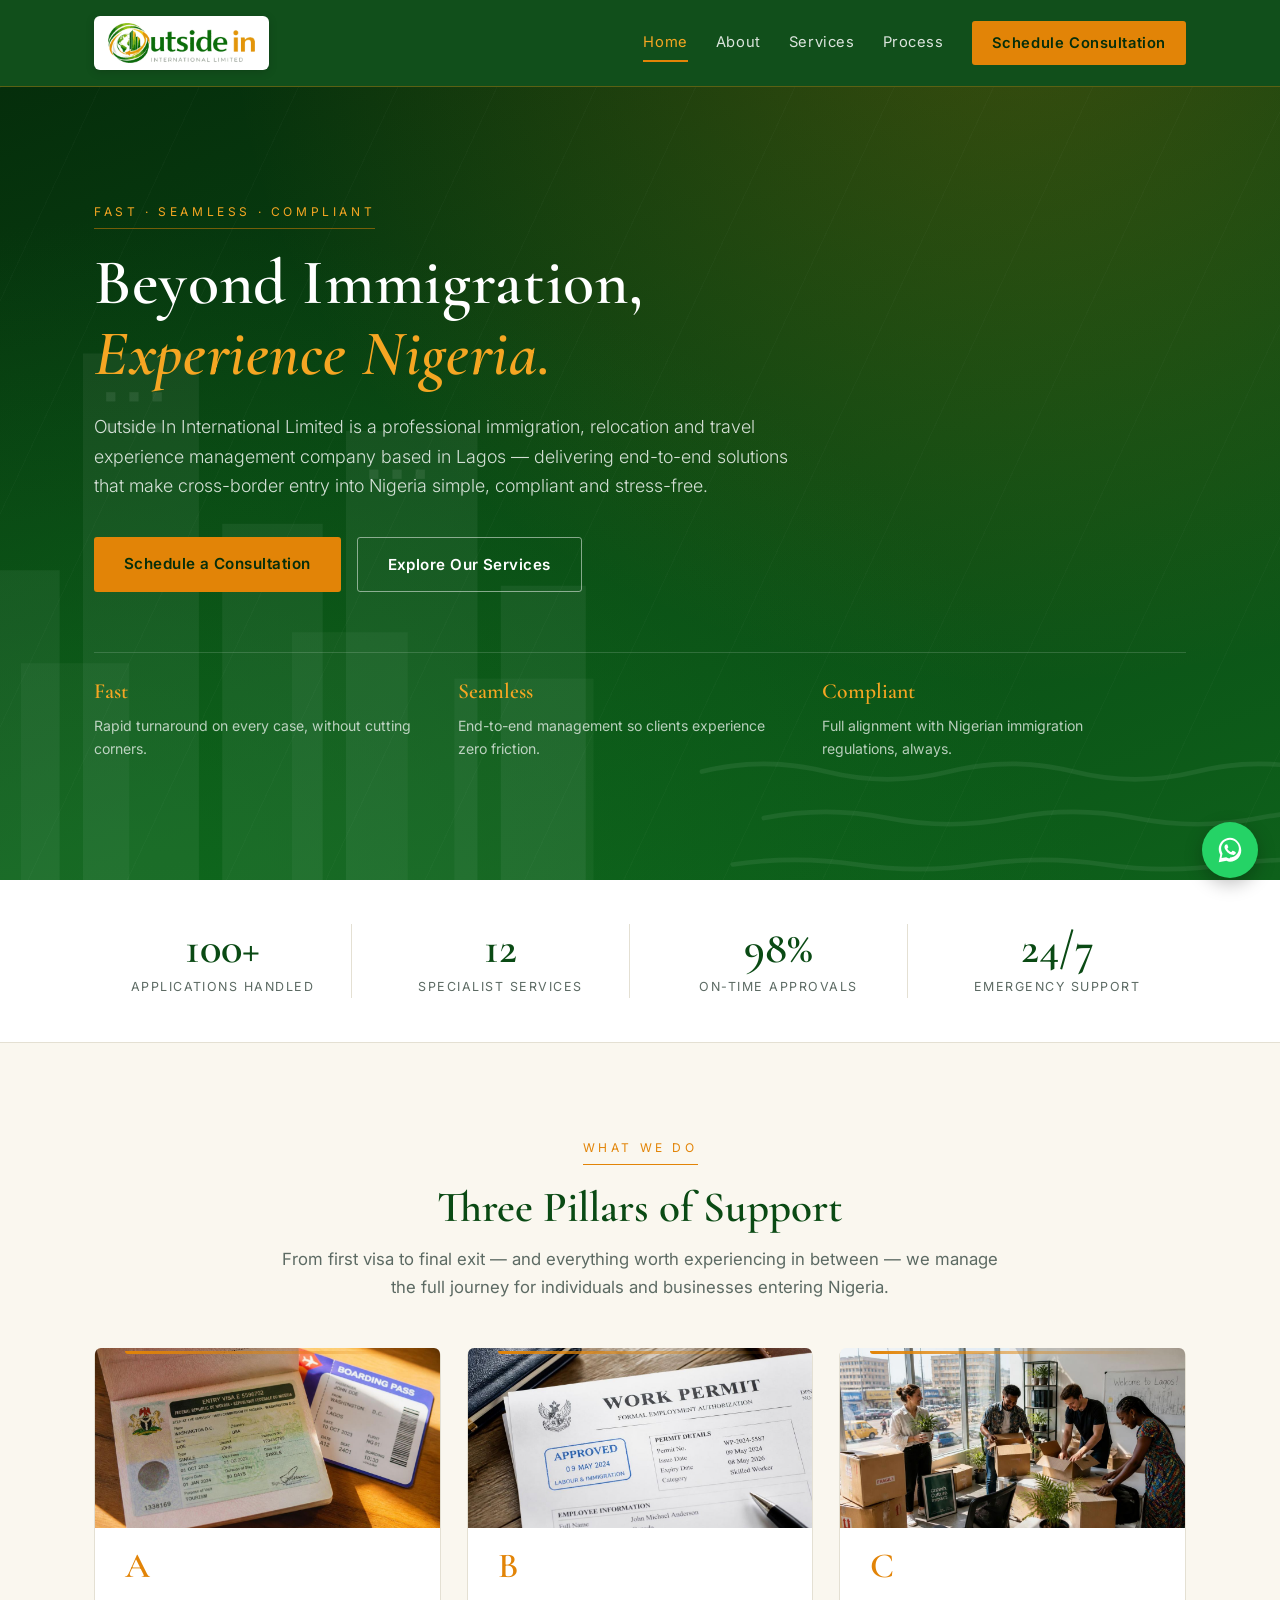
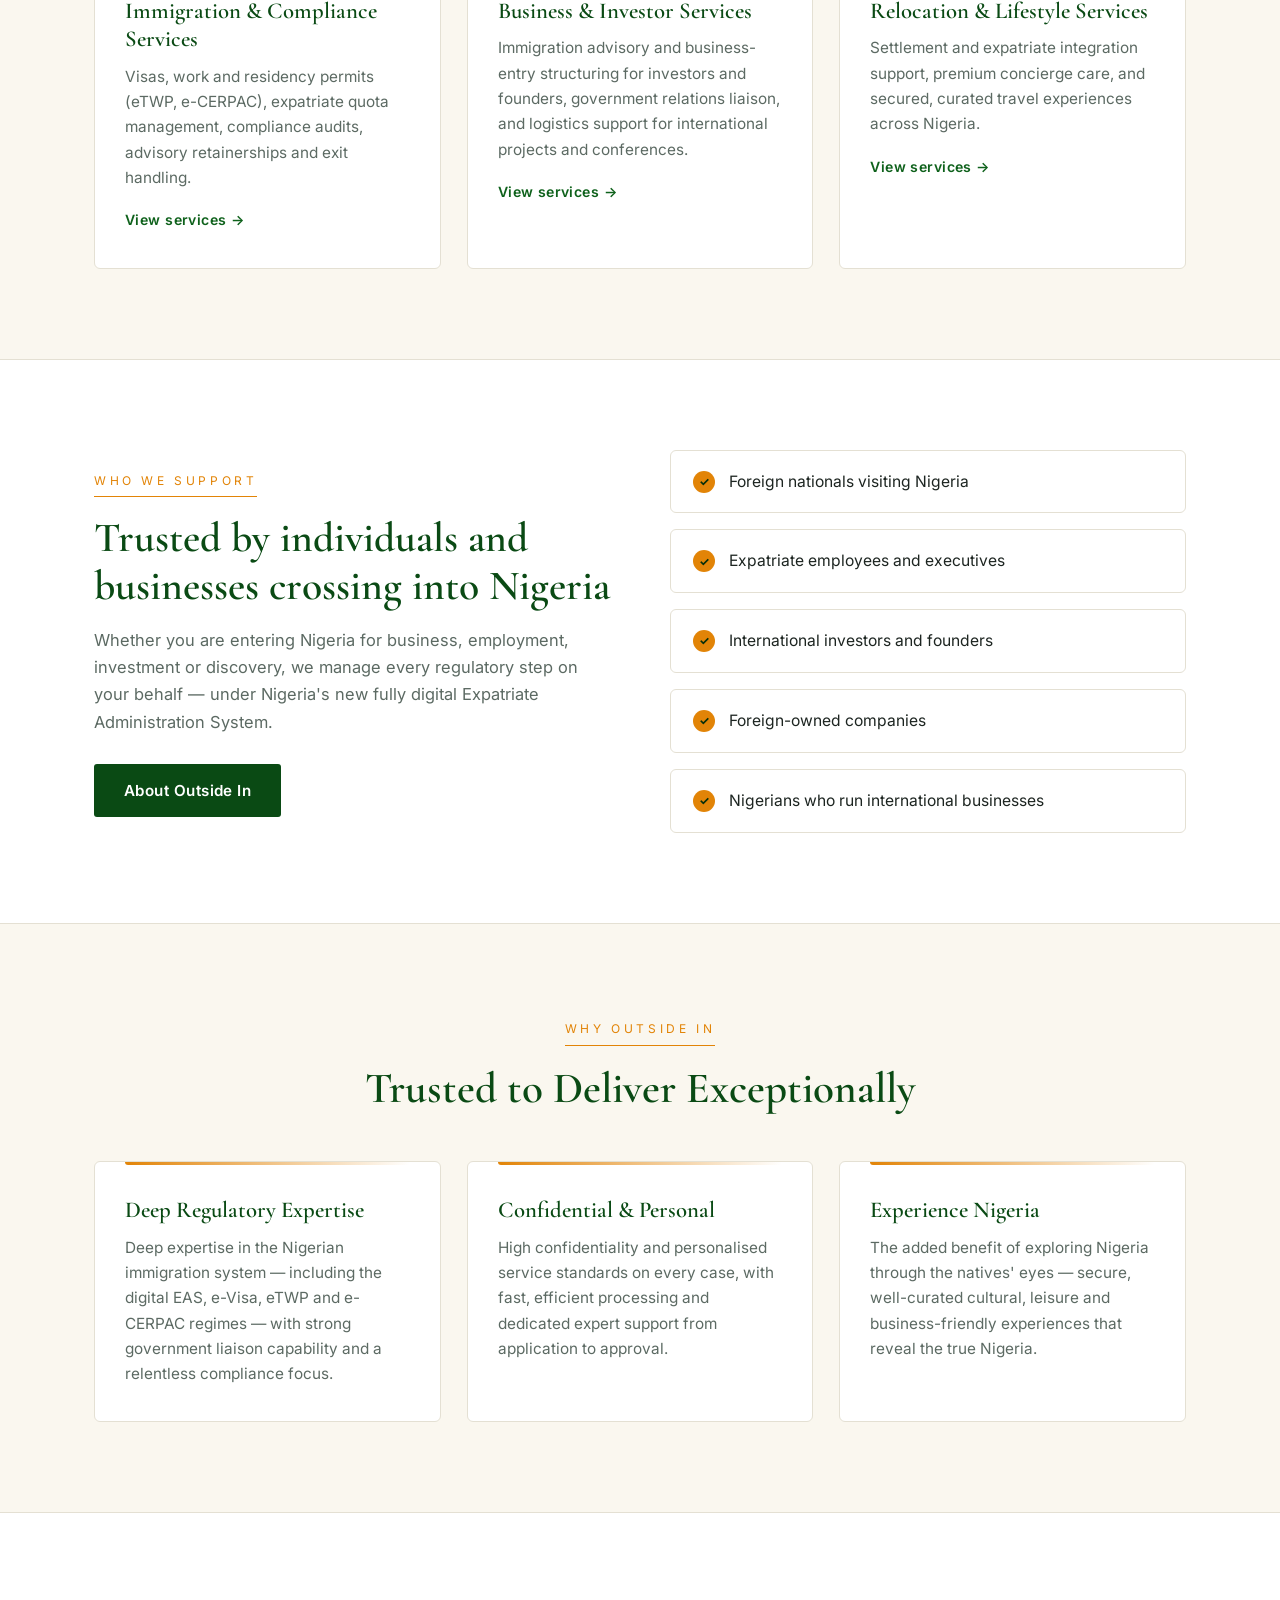
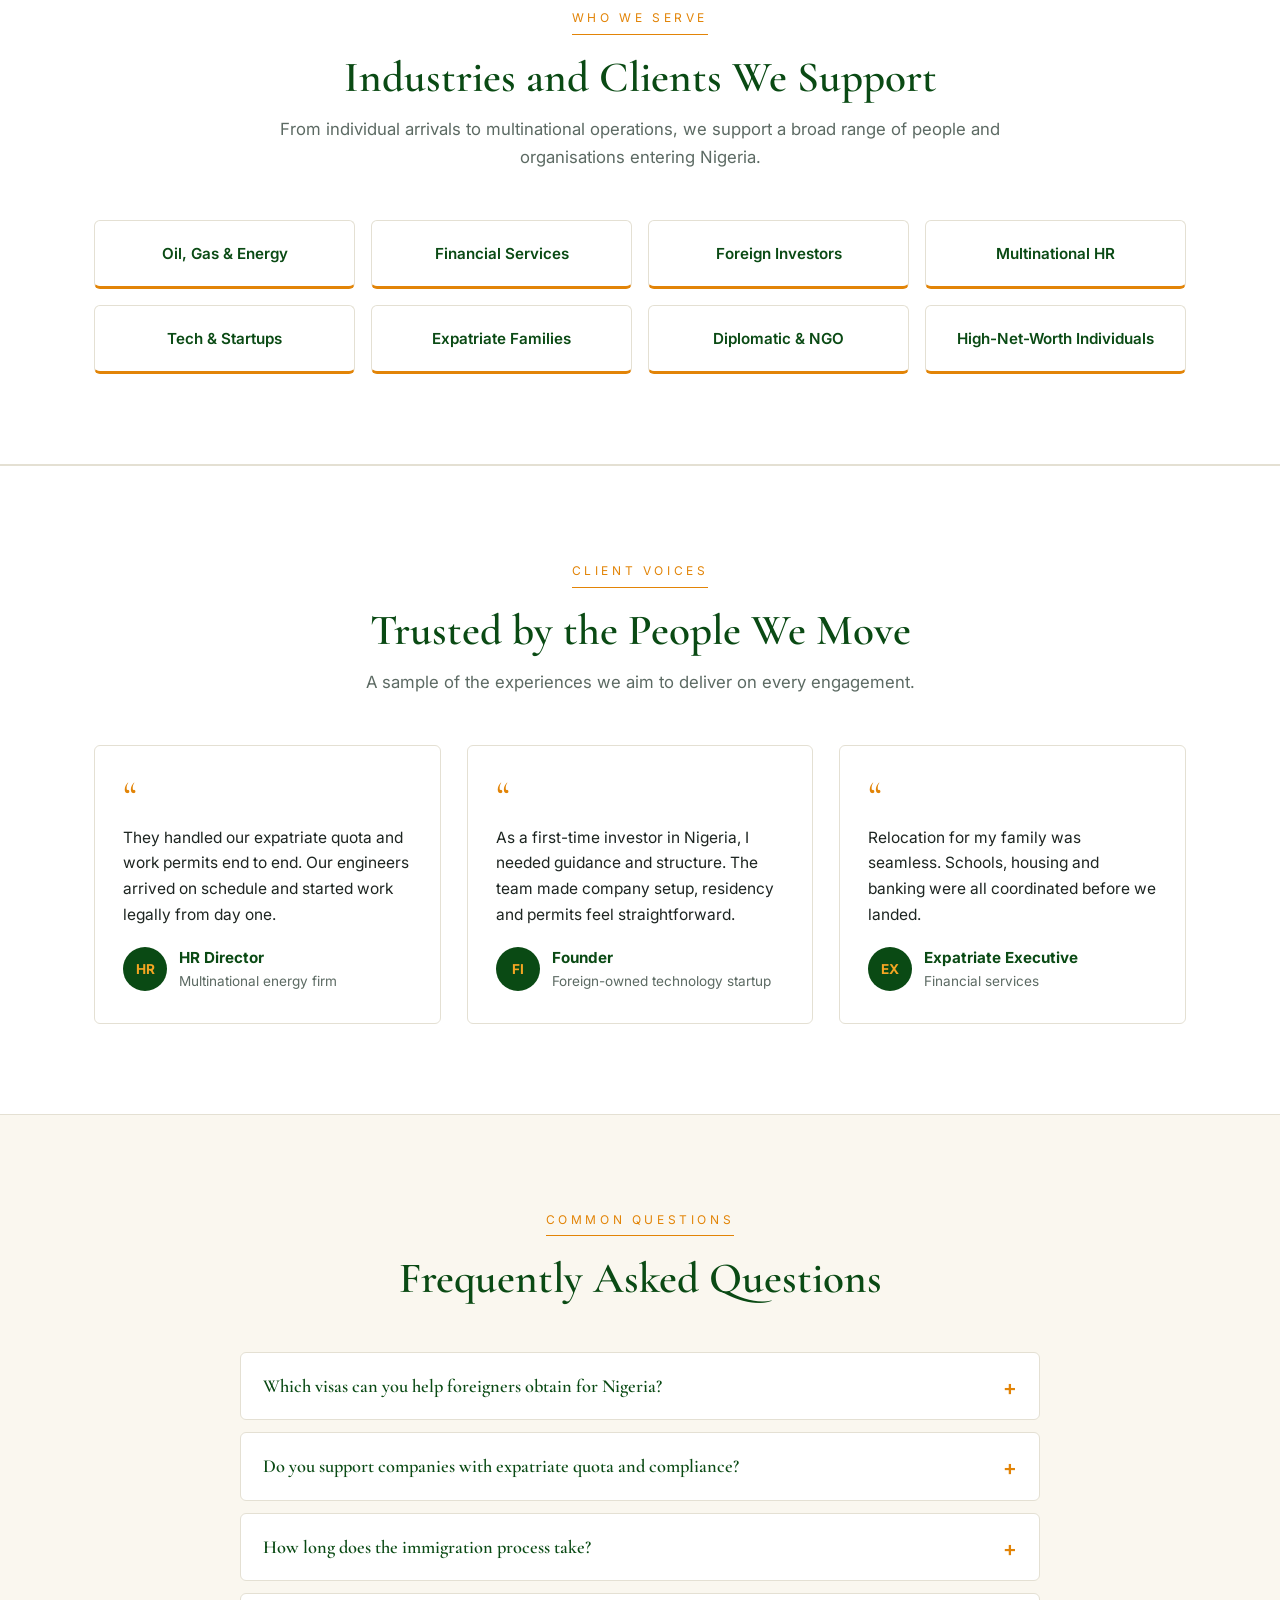
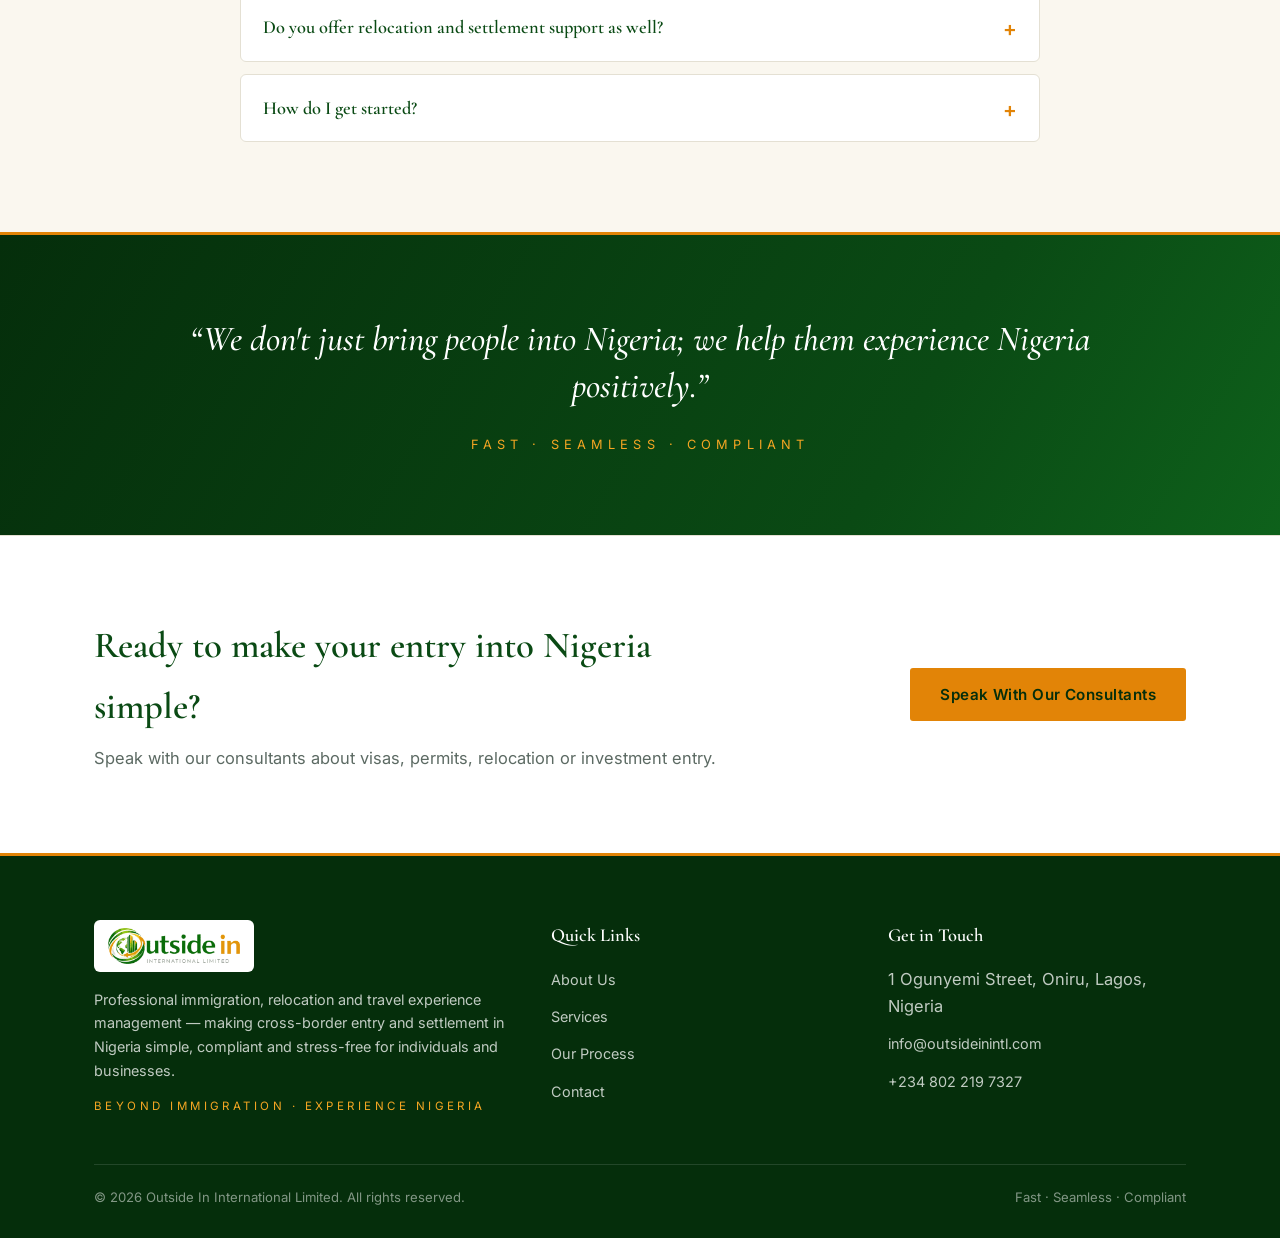
==== index.html @ ecb10283 "Adetee Comments" ====
<!DOCTYPE html>
<html lang="en">
<head>
<meta charset="UTF-8">
<meta name="viewport" content="width=device-width, initial-scale=1">
<title>Outside In International Limited — Immigration, Relocation &amp; Travel Experiences in Nigeria</title>
<meta name="description" content="Outside In International Limited is a Lagos-based immigration, relocation and travel experience partner. Visas, e-CERPAC and eTWP permits, expatriate quota management, investor advisory and premium relocation concierge across Nigeria. Fast. Seamless. Compliant.">
<link rel="preconnect" href="https://fonts.googleapis.com">
<link rel="preconnect" href="https://fonts.gstatic.com" crossorigin>
<link href="https://fonts.googleapis.com/css2?family=Cormorant+Garamond:ital,wght@0,500;0,600;1,500&family=Inter:wght@300;400;600&display=swap" rel="stylesheet">
<link rel="stylesheet" href="style.css">
<link rel="icon" type="image/png" href="favicon.png">
</head>
<body>

<header class="site-header">
  <div class="header-inner">
    <a class="brand" href="index.html">
      <span class="brand-chip"><img src="logo.png" alt="Outside In International Limited"></span>
    </a>
    <button class="nav-toggle" aria-label="Toggle menu" onclick="document.querySelector('.nav').classList.toggle('open')">
      <span></span><span></span><span></span>
    </button>
    <nav class="nav">
      <a href="index.html" class="active">Home</a>
      <a href="about.html">About</a>
      <a href="services.html">Services</a>
      <a href="process.html">Process</a>
      <a href="contact.html" class="nav-cta">Schedule Consultation</a>
    </nav>
  </div>
</header>

<section class="hero">
  <div class="container">
    <span class="eyebrow">Fast · Seamless · Compliant</span>
    <h1>Beyond Immigration,<br><em>Experience Nigeria.</em></h1>
    <p class="lede">Outside In International Limited is a professional immigration, relocation and travel experience management company based in Lagos — delivering end-to-end solutions that make cross-border entry into Nigeria simple, compliant and stress-free.</p>
    <div class="hero-actions">
      <a class="btn btn-gold" href="contact.html">Schedule a Consultation</a>
      <a class="btn btn-outline" href="services.html">Explore Our Services</a>
    </div>
    <div class="hero-strip">
      <div class="strip-item">
        <strong>Fast</strong>
        <p>Rapid turnaround on every case, without cutting corners.</p>
      </div>
      <div class="strip-item">
        <strong>Seamless</strong>
        <p>End-to-end management so clients experience zero friction.</p>
      </div>
      <div class="strip-item">
        <strong>Compliant</strong>
        <p>Full alignment with Nigerian immigration regulations, always.</p>
      </div>
    </div>
  </div>
</section>

<section class="stats-band">
  <div class="container">
    <div class="stats-grid">
      <div class="stat"><b>100+</b><span>Applications handled</span></div>
      <div class="stat"><b>12</b><span>Specialist services</span></div>
      <div class="stat"><b>98%</b><span>On-time approvals</span></div>
      <div class="stat"><b>24/7</b><span>Emergency support</span></div>
    </div>
  </div>
</section>

<section class="section">
  <div class="container">
    <div class="section-head center">
      <span class="eyebrow" style="color:var(--gold);border-color:var(--gold)">What We Do</span>
      <h2>Three Pillars of Support</h2>
      <p>From first visa to final exit — and everything worth experiencing in between — we manage the full journey for individuals and businesses entering Nigeria.</p>
    </div>
    <div class="grid grid-3">
      <div class="card">
        <div class="card-photo"><img src="images/visa.jpg" alt="Nigerian entry visa and boarding pass" loading="lazy"></div>
        <div class="pillar-letter">A</div>
        <h3>Immigration &amp; Compliance Services</h3>
        <p>Visas, work and residency permits (eTWP, e-CERPAC), expatriate quota management, compliance audits, advisory retainerships and exit handling.</p>
        <a class="card-link" href="services.html#immigration">View services →</a>
      </div>
      <div class="card">
        <div class="card-photo"><img src="images/permit.jpg" alt="Approved work permit documents" loading="lazy"></div>
        <div class="pillar-letter">B</div>
        <h3>Business &amp; Investor Services</h3>
        <p>Immigration advisory and business-entry structuring for investors and founders, government relations liaison, and logistics support for international projects and conferences.</p>
        <a class="card-link" href="services.html#business">View services →</a>
      </div>
      <div class="card">
        <div class="card-photo"><img src="images/relocation.jpg" alt="Expatriate team settling into a new Lagos office" loading="lazy"></div>
        <div class="pillar-letter">C</div>
        <h3>Relocation &amp; Lifestyle Services</h3>
        <p>Settlement and expatriate integration support, premium concierge care, and secured, curated travel experiences across Nigeria.</p>
        <a class="card-link" href="services.html#relocation">View services →</a>
      </div>
    </div>
  </div>
</section>

<section class="section alt">
  <div class="container">
    <div class="grid grid-2" style="gap:60px;align-items:center">
      <div>
        <span class="eyebrow" style="color:var(--gold);border-color:var(--gold)">Who We Support</span>
        <h2 style="font-family:var(--serif);font-weight:600;font-size:clamp(1.9rem,3.4vw,2.6rem);color:var(--green-900);line-height:1.15">Trusted by individuals and businesses crossing into Nigeria</h2>
        <p style="margin-top:16px;color:var(--muted)">Whether you are entering Nigeria for business, employment, investment or discovery, we manage every regulatory step on your behalf — under Nigeria's new fully digital Expatriate Administration System.</p>
        <a class="btn btn-green" style="margin-top:28px" href="about.html">About Outside In</a>
      </div>
      <ul class="checklist">
        <li><span class="tick">✓</span>Foreign nationals visiting Nigeria</li>
        <li><span class="tick">✓</span>Expatriate employees and executives</li>
        <li><span class="tick">✓</span>International investors and founders</li>
        <li><span class="tick">✓</span>Foreign-owned companies</li>
        <li><span class="tick">✓</span>Nigerians who run international businesses</li>
      </ul>
    </div>
  </div>
</section>

<section class="section">
  <div class="container">
    <div class="section-head center">
      <span class="eyebrow" style="color:var(--gold);border-color:var(--gold)">Why Outside In</span>
      <h2>Trusted to Deliver Exceptionally</h2>
    </div>
    <div class="grid grid-3">
      <div class="card">
        <h3>Deep Regulatory Expertise</h3>
        <p>Deep expertise in the Nigerian immigration system — including the digital EAS, e-Visa, eTWP and e-CERPAC regimes — with strong government liaison capability and a relentless compliance focus.</p>
      </div>
      <div class="card">
        <h3>Confidential &amp; Personal</h3>
        <p>High confidentiality and personalised service standards on every case, with fast, efficient processing and dedicated expert support from application to approval.</p>
      </div>
      <div class="card">
        <h3>Experience Nigeria</h3>
        <p>The added benefit of exploring Nigeria through the natives' eyes — secure, well-curated cultural, leisure and business-friendly experiences that reveal the true Nigeria.</p>
      </div>
    </div>
  </div>
</section>

<section class="section alt">
  <div class="container">
    <div class="section-head center">
      <span class="eyebrow" style="color:var(--gold);border-color:var(--gold)">Who We Serve</span>
      <h2>Industries and Clients We Support</h2>
      <p>From individual arrivals to multinational operations, we support a broad range of people and organisations entering Nigeria.</p>
    </div>
    <div class="industries">
      <div class="industry">Oil, Gas &amp; Energy</div>
      <div class="industry">Financial Services</div>
      <div class="industry">Foreign Investors</div>
      <div class="industry">Multinational HR</div>
      <div class="industry">Tech &amp; Startups</div>
      <div class="industry">Expatriate Families</div>
      <div class="industry">Diplomatic &amp; NGO</div>
      <div class="industry">High-Net-Worth Individuals</div>
    </div>
  </div>
</section>

<!-- NOTE: Testimonials below are illustrative — replace with real, approved client quotes when available -->
<section class="section alt">
  <div class="container">
    <div class="section-head center">
      <span class="eyebrow" style="color:var(--gold);border-color:var(--gold)">Client Voices</span>
      <h2>Trusted by the People We Move</h2>
      <p>A sample of the experiences we aim to deliver on every engagement.</p>
    </div>
    <div class="tgrid">
      <div class="tcard">
        <div class="tmark">“</div>
        <p>They handled our expatriate quota and work permits end to end. Our engineers arrived on schedule and started work legally from day one.</p>
        <div class="tby"><span class="tavatar">HR</span><div><strong>HR Director</strong><span>Multinational energy firm</span></div></div>
      </div>
      <div class="tcard">
        <div class="tmark">“</div>
        <p>As a first-time investor in Nigeria, I needed guidance and structure. The team made company setup, residency and permits feel straightforward.</p>
        <div class="tby"><span class="tavatar">FI</span><div><strong>Founder</strong><span>Foreign-owned technology startup</span></div></div>
      </div>
      <div class="tcard">
        <div class="tmark">“</div>
        <p>Relocation for my family was seamless. Schools, housing and banking were all coordinated before we landed.</p>
        <div class="tby"><span class="tavatar">EX</span><div><strong>Expatriate Executive</strong><span>Financial services</span></div></div>
      </div>
    </div>
  </div>
</section>

<section class="section">
  <div class="container">
    <div class="section-head center">
      <span class="eyebrow" style="color:var(--gold);border-color:var(--gold)">Common Questions</span>
      <h2>Frequently Asked Questions</h2>
    </div>
    <div class="faq">
      <details>
        <summary>Which visas can you help foreigners obtain for Nigeria?</summary>
        <p>We handle the full range under Nigeria's e-Visa regime — business, tourist and transit visas — plus long-stay routes: eTWP, STR and the new e-CERPAC residence permit, which is now processed before you enter Nigeria.</p>
      </details>
      <details>
        <summary>Do you support companies with expatriate quota and compliance?</summary>
        <p>Yes. We manage expatriate quota applications, utilisation, renewals and reporting through the government's digital Expatriate Administration System, plus compliance audits and ongoing advisory retainerships.</p>
      </details>
      <details>
        <summary>How long does the immigration process take?</summary>
        <p>It varies by route: short visit visas are typically fast, while work and residency permits depend on agency timelines. We give you a realistic timeline at consultation and manage every follow-up to keep your case moving.</p>
      </details>
      <details>
        <summary>Do you offer relocation and settlement support as well?</summary>
        <p>Yes — housing, schools, healthcare, banking and relocation logistics, premium concierge services, and secure curated travel experiences across Nigeria.</p>
      </details>
      <details>
        <summary>How do I get started?</summary>
        <p>Book a consultation — by form, phone or WhatsApp. We assess your situation, recommend the right route, and handle everything from there.</p>
      </details>
    </div>
  </div>
</section>

<section class="quote-band">
  <div class="container">
    <blockquote>“We don't just bring people into Nigeria; we help them experience Nigeria positively.”</blockquote>
    <div class="motto">Fast · Seamless · Compliant</div>
  </div>
</section>

<section class="cta-band">
  <div class="container cta-inner">
    <div>
      <h2>Ready to make your entry into Nigeria simple?</h2>
      <p>Speak with our consultants about visas, permits, relocation or investment entry.</p>
    </div>
    <a class="btn btn-gold" href="contact.html">Speak With Our Consultants</a>
  </div>
</section>

<footer class="site-footer">
  <div class="container">
    <div class="footer-grid">
      <div>
        <span class="footer-chip"><img src="logo.png" alt="Outside In International Limited"></span>
        <p>Professional immigration, relocation and travel experience management — making cross-border entry and settlement in Nigeria simple, compliant and stress-free for individuals and businesses.</p>
        <div class="footer-motto">Beyond Immigration · Experience Nigeria</div>
      </div>
      <div>
        <h4>Quick Links</h4>
        <ul>
          <li><a href="about.html">About Us</a></li>
          <li><a href="services.html">Services</a></li>
          <li><a href="process.html">Our Process</a></li>
          <li><a href="contact.html">Contact</a></li>
        </ul>
      </div>
      <div>
        <h4>Get in Touch</h4>
        <ul>
          <li>1 Ogunyemi Street, Oniru, Lagos, Nigeria</li>
          <li><a href="mailto:info@outsideinintl.com">info@outsideinintl.com</a></li>
          <li><a href="tel:+2348022197327">+234 802 219 7327</a></li>
        </ul>
      </div>
    </div>
    <div class="footer-bottom">
      <span>© 2026 Outside In International Limited. All rights reserved.</span>
      <span>Fast · Seamless · Compliant</span>
    </div>
  </div>
</footer>

<a class="whatsapp-fab" href="https://wa.me/2348022197327" target="_blank" rel="noopener" aria-label="Chat on WhatsApp"><svg viewBox="0 0 32 32"><path d="M16 3C9.4 3 4 8.4 4 15c0 2.1.6 4.2 1.6 6L4 29l8.2-1.5c1.2.6 2.5.9 3.8.9 6.6 0 12-5.4 12-12S22.6 3 16 3zm0 21.8c-1.2 0-2.4-.3-3.5-.9l-.6-.3-4.9.9 1-4.7-.3-.6c-.8-1.5-1.2-3.1-1.2-4.7 0-5.3 4.3-9.5 9.5-9.5s9.5 4.3 9.5 9.5-4.3 9.6-9.5 9.6zm5.2-7.1c-.3-.1-1.7-.8-1.9-.9-.3-.1-.5-.1-.7.1-.2.3-.8.9-.9 1.1-.2.2-.3.2-.6.1-.3-.1-1.2-.4-2.3-1.4-.8-.7-1.4-1.7-1.5-1.9-.2-.3 0-.4.1-.6l.4-.5c.1-.2.2-.3.3-.5.1-.2 0-.4 0-.5s-.7-1.6-.9-2.2c-.2-.6-.5-.5-.7-.5h-.6c-.2 0-.5.1-.8.4-.3.3-1 1-1 2.5s1.1 2.9 1.2 3.1c.1.2 2.1 3.2 5.1 4.5.7.3 1.3.5 1.7.6.7.2 1.4.2 1.9.1.6-.1 1.7-.7 2-1.4.2-.7.2-1.2.2-1.4-.1-.1-.3-.2-.6-.3z"/></svg></a>

</body>
</html>
---- style.css ----
/* Outside In International Limited — site styles */
:root {
  --green-950: #052e0b;
  --green-900: #0a4a14;
  --green-800: #0e611b;
  --green-700: #128024;
  --gold: #e28407;
  --gold-light: #f5a623;
  --cream: #faf7ef;
  --ink: #1d2521;
  --muted: #5c6a63;
  --line: #e4e0d3;
  --white: #ffffff;
  --serif: "Cormorant Garamond", Georgia, "Times New Roman", serif;
  --sans: "Inter", -apple-system, "Segoe UI", Roboto, Arial, sans-serif;
}

* { margin: 0; padding: 0; box-sizing: border-box; }

html { scroll-behavior: smooth; }

body {
  font-family: var(--sans);
  color: var(--ink);
  background: var(--cream);
  line-height: 1.65;
  font-size: 16.5px;
  -webkit-font-smoothing: antialiased;
}

img { max-width: 100%; display: block; }
a { color: inherit; }

.container { max-width: 1140px; margin: 0 auto; padding: 0 24px; }

/* ---------- Header ---------- */
.site-header {
  position: sticky; top: 0; z-index: 100;
  background: rgba(10, 74, 20, 0.97);
  backdrop-filter: blur(8px);
  border-bottom: 1px solid rgba(226, 132, 7, 0.35);
}
.header-inner {
  display: flex; align-items: center; justify-content: space-between;
  padding: 16px 24px; max-width: 1140px; margin: 0 auto;
}
.brand { text-decoration: none; line-height: 1; display: inline-flex; }
.brand-chip {
  display: inline-flex; align-items: center; background: var(--white);
  border-radius: 6px; padding: 7px 14px;
  box-shadow: 0 2px 8px rgba(0,0,0,0.18);
}
.brand-chip img { height: 40px; width: auto; display: block; }
.footer-chip {
  display: inline-flex; background: var(--white); border-radius: 6px;
  padding: 8px 14px; margin-bottom: 16px;
}
.footer-chip img { height: 36px; width: auto; display: block; }
.nav { display: flex; gap: 28px; align-items: center; }
.nav a {
  color: rgba(255,255,255,0.85); text-decoration: none; font-size: 0.92rem;
  letter-spacing: 0.04em; padding: 6px 0; border-bottom: 2px solid transparent;
  transition: color .2s, border-color .2s;
}
.nav a:hover { color: var(--gold-light); }
.nav a.active { color: var(--gold-light); border-bottom-color: var(--gold); }
.nav .nav-cta {
  background: var(--gold); color: var(--green-950); font-weight: 600;
  padding: 10px 20px; border-radius: 3px; border-bottom: none;
}
.nav .nav-cta:hover { background: var(--gold-light); color: var(--green-950); }

.nav-toggle {
  display: none; background: none; border: none; cursor: pointer; padding: 8px;
}
.nav-toggle span {
  display: block; width: 24px; height: 2px; background: var(--white); margin: 5px 0;
}

/* ---------- Hero ---------- */
.hero {
  background:
    radial-gradient(ellipse at 80% -10%, rgba(226,132,7,0.22), transparent 55%),
    radial-gradient(ellipse at 10% 110%, rgba(18,128,36,0.5), transparent 60%),
    linear-gradient(160deg, var(--green-950), var(--green-900) 55%, var(--green-800));
  color: var(--white);
  padding: 110px 0 120px;
  position: relative;
  overflow: hidden;
}
.hero::after {
  content: ""; position: absolute; inset: 0; pointer-events: none;
  background-image: repeating-linear-gradient(115deg, rgba(255,255,255,0.02) 0 1px, transparent 1px 90px);
}
.hero::before {
  content: ""; position: absolute; left: 0; right: 0; bottom: 0; height: 78%;
  background: url("data:image/svg+xml,%3Csvg xmlns='http://www.w3.org/2000/svg' viewBox='0 0 1600 400' preserveAspectRatio='xMidYMax slice'%3E%3Cg fill='rgba%28255,255,255,0.055%29'%3E%3Crect x='20' y='150' width='60' height='250'/%3E%3Crect x='95' y='90' width='80' height='310'/%3E%3Crect x='190' y='180' width='55' height='220'/%3E%3Crect x='260' y='120' width='90' height='280'/%3E%3Crect x='365' y='200' width='60' height='200'/%3E%3Crect x='440' y='60' width='75' height='340'/%3E%3Crect x='530' y='170' width='65' height='230'/%3E%3Crect x='610' y='110' width='85' height='290'/%3E%3Crect x='710' y='210' width='55' height='190'/%3E%3C/g%3E%3Cg fill='rgba%28255,255,255,0.035%29'%3E%3Crect x='60' y='230' width='70' height='170'/%3E%3Crect x='215' y='250' width='80' height='150'/%3E%3Crect x='400' y='260' width='70' height='140'/%3E%3Crect x='575' y='240' width='75' height='160'/%3E%3Crect x='680' y='270' width='90' height='130'/%3E%3C/g%3E%3Cg fill='rgba%28255,255,255,0.08%29'%3E%3Crect x='110' y='110' width='6' height='6'/%3E%3Crect x='125' y='110' width='6' height='6'/%3E%3Crect x='140' y='110' width='6' height='6'/%3E%3Crect x='110' y='130' width='6' height='6'/%3E%3Crect x='125' y='130' width='6' height='6'/%3E%3Crect x='140' y='130' width='6' height='6'/%3E%3Crect x='455' y='85' width='6' height='6'/%3E%3Crect x='470' y='85' width='6' height='6'/%3E%3Crect x='485' y='85' width='6' height='6'/%3E%3Crect x='455' y='105' width='6' height='6'/%3E%3Crect x='470' y='105' width='6' height='6'/%3E%3Crect x='485' y='105' width='6' height='6'/%3E%3Crect x='625' y='135' width='6' height='6'/%3E%3Crect x='640' y='135' width='6' height='6'/%3E%3Crect x='655' y='135' width='6' height='6'/%3E%3C/g%3E%3Cg stroke='rgba%28255,255,255,0.07%29' stroke-width='3' stroke-linecap='round' fill='none'%3E%3Cpath d='M840 330 q40 -10 80 0 t80 0 t80 0 t80 0 t80 0 t80 0 t80 0 t80 0 t80 0'/%3E%3Cpath d='M880 360 q40 -8 80 0 t80 0 t80 0 t80 0 t80 0 t80 0 t80 0 t80 0'/%3E%3Cpath d='M860 390 q40 -6 80 0 t80 0 t80 0 t80 0 t80 0 t80 0 t80 0 t80 0 t60 0'/%3E%3C/g%3E%3Ccircle cx='1300' cy='120' r='55' fill='rgba%28245,166,35,0.10%29'/%3E%3C/svg%3E") bottom center / cover no-repeat;
  pointer-events: none;
}
.hero .container { position: relative; z-index: 1; }
.eyebrow {
  display: inline-block; font-size: 0.75rem; text-transform: uppercase;
  letter-spacing: 0.3em; color: var(--gold-light); margin-bottom: 18px;
  padding-bottom: 6px; border-bottom: 1px solid rgba(226,132,7,0.5);
}
.hero h1 {
  font-family: var(--serif); font-weight: 600; font-size: clamp(2.4rem, 5.4vw, 4rem);
  line-height: 1.12; max-width: 15em; letter-spacing: 0.01em;
}
.hero h1 em { font-style: italic; color: var(--gold-light); }
.hero .lede {
  margin-top: 22px; max-width: 40em; font-size: 1.12rem;
  color: rgba(255,255,255,0.82); font-weight: 300;
}
.hero-actions { margin-top: 36px; display: flex; gap: 16px; flex-wrap: wrap; }

.btn {
  display: inline-block; text-decoration: none; font-weight: 600;
  padding: 14px 30px; border-radius: 3px; font-size: 0.95rem;
  letter-spacing: 0.03em; transition: transform .15s, background .2s, color .2s;
}
.btn:hover { transform: translateY(-2px); }
.btn-gold { background: var(--gold); color: var(--green-950); }
.btn-gold:hover { background: var(--gold-light); }
.btn-outline { border: 1px solid rgba(255,255,255,0.5); color: var(--white); }
.btn-outline:hover { border-color: var(--gold-light); color: var(--gold-light); }
.btn-green { background: var(--green-900); color: var(--white); }
.btn-green:hover { background: var(--green-800); }

.hero-strip {
  margin-top: 60px; display: flex; gap: 0; flex-wrap: wrap;
  border-top: 1px solid rgba(255,255,255,0.15);
}
.hero-strip .strip-item {
  flex: 1 1 200px; padding: 22px 26px 0 0; margin-top: -1px;
}
.hero-strip .strip-item strong {
  font-family: var(--serif); font-size: 1.35rem; color: var(--gold-light);
  display: block; font-weight: 600;
}
.hero-strip .strip-item p { font-size: 0.88rem; color: rgba(255,255,255,0.7); margin-top: 4px; }

/* ---------- Sections ---------- */
.section { padding: 90px 0; }
.section.alt { background: var(--white); border-top: 1px solid var(--line); border-bottom: 1px solid var(--line); }
.section.dark {
  background: linear-gradient(160deg, var(--green-950), var(--green-900));
  color: var(--white);
}
.section-head { max-width: 44em; margin-bottom: 48px; }
.section-head.center { margin-left: auto; margin-right: auto; text-align: center; }
.section-head h2 {
  font-family: var(--serif); font-weight: 600; font-size: clamp(1.9rem, 3.6vw, 2.7rem);
  line-height: 1.15; color: var(--green-900);
}
.section.dark .section-head h2 { color: var(--white); }
.section-head p { margin-top: 14px; color: var(--muted); font-size: 1.05rem; }
.section.dark .section-head p { color: rgba(255,255,255,0.75); }

/* ---------- Cards ---------- */
.grid { display: grid; gap: 26px; }
.grid-3 { grid-template-columns: repeat(3, 1fr); }
.grid-2 { grid-template-columns: repeat(2, 1fr); }
.grid-4 { grid-template-columns: repeat(4, 1fr); }

.card {
  background: var(--white); border: 1px solid var(--line); border-radius: 6px;
  padding: 34px 30px; position: relative;
  transition: transform .2s, box-shadow .2s;
}
.card:hover { transform: translateY(-4px); box-shadow: 0 14px 34px rgba(10,74,20,0.10); }
.card::before {
  content: ""; position: absolute; top: 0; left: 30px; right: 30px; height: 3px; z-index: 2;
  background: linear-gradient(90deg, var(--gold), transparent); border-radius: 0 0 3px 3px;
}
.card .pillar-letter {
  font-family: var(--serif); font-size: 2.2rem; font-weight: 600;
  color: var(--gold); line-height: 1; margin-bottom: 14px;
}
.card h3 {
  font-family: var(--serif); font-size: 1.42rem; font-weight: 600;
  color: var(--green-900); margin-bottom: 10px; line-height: 1.25;
}
.card p { color: var(--muted); font-size: 0.96rem; }
.card .card-link {
  display: inline-block; margin-top: 18px; font-size: 0.88rem; font-weight: 600;
  color: var(--green-800); text-decoration: none; letter-spacing: 0.03em;
}
.card .card-link:hover { color: var(--gold); }

.card .value-tag {
  margin-top: 16px; padding: 12px 14px; background: var(--cream);
  border-left: 3px solid var(--gold); border-radius: 0 4px 4px 0;
  font-size: 0.88rem; color: var(--ink);
}
.card .value-tag strong { color: var(--green-900); }

.icon {
  width: 46px; height: 46px; margin-bottom: 18px;
  color: var(--green-800);
}
.icon svg { width: 100%; height: 100%; }

/* ---------- Checklist ---------- */
.checklist { list-style: none; display: grid; gap: 16px; }
.checklist li {
  display: flex; gap: 14px; align-items: flex-start;
  background: var(--white); border: 1px solid var(--line); border-radius: 6px;
  padding: 18px 22px; font-size: 0.98rem;
}
.section.dark .checklist li {
  background: rgba(255,255,255,0.06); border-color: rgba(255,255,255,0.14);
  color: rgba(255,255,255,0.9);
}
.checklist .tick {
  flex: none; width: 22px; height: 22px; margin-top: 2px; border-radius: 50%;
  background: var(--gold); color: var(--green-950);
  display: inline-flex; align-items: center; justify-content: center;
  font-size: 0.75rem; font-weight: 700;
}

/* ---------- Values (OUTSIDE IN) ---------- */
.values-grid { display: grid; grid-template-columns: repeat(4, 1fr); gap: 20px; }
.value-cell {
  background: rgba(255,255,255,0.05); border: 1px solid rgba(226,132,7,0.3);
  border-radius: 6px; padding: 26px 22px;
}
.value-cell .letter {
  font-family: var(--serif); font-size: 2.4rem; font-weight: 600;
  color: var(--gold-light); line-height: 1;
}
.value-cell h4 { margin-top: 10px; font-size: 1.02rem; color: var(--white); letter-spacing: 0.02em; }
.value-cell p { margin-top: 6px; font-size: 0.86rem; color: rgba(255,255,255,0.68); }

/* ---------- Process timeline ---------- */
.timeline { list-style: none; counter-reset: step; position: relative; max-width: 760px; }
.timeline::before {
  content: ""; position: absolute; left: 27px; top: 10px; bottom: 10px;
  width: 2px; background: linear-gradient(var(--gold), var(--green-800));
}
.timeline > li {
  position: relative; padding: 0 0 38px 84px; counter-increment: step;
}
.timeline > li:last-child { padding-bottom: 0; }
.timeline > li::before {
  content: counter(step, decimal-leading-zero);
  position: absolute; left: 0; top: -4px;
  width: 56px; height: 56px; border-radius: 50%;
  background: var(--green-900); color: var(--gold-light);
  border: 2px solid var(--gold);
  font-family: var(--serif); font-size: 1.25rem; font-weight: 600;
  display: flex; align-items: center; justify-content: center;
}
.timeline h3 {
  font-family: var(--serif); font-size: 1.4rem; font-weight: 600; color: var(--green-900);
}
.timeline p { color: var(--muted); margin-top: 6px; font-size: 0.97rem; }

.lifecycle {
  display: flex; flex-wrap: wrap; gap: 10px; align-items: center;
  margin-top: 40px; font-family: var(--serif); font-size: 1.25rem; font-weight: 600;
}
.lifecycle .stage {
  background: var(--white); border: 1px solid var(--line); color: var(--green-900);
  padding: 10px 22px; border-radius: 40px;
}
.lifecycle .arrow { color: var(--gold); font-family: var(--sans); }

/* ---------- Quote band ---------- */
.quote-band {
  background: linear-gradient(120deg, var(--green-950), var(--green-900) 70%, var(--green-800));
  color: var(--white); padding: 80px 0; text-align: center;
  border-top: 3px solid var(--gold);
}
.quote-band blockquote {
  font-family: var(--serif); font-style: italic; font-weight: 500;
  font-size: clamp(1.5rem, 3.2vw, 2.2rem); line-height: 1.35; max-width: 26em; margin: 0 auto;
}
.quote-band .motto {
  margin-top: 24px; font-size: 0.8rem; letter-spacing: 0.4em;
  text-transform: uppercase; color: var(--gold-light);
}

/* ---------- CTA band ---------- */
.cta-band { background: var(--white); border-top: 1px solid var(--line); padding: 80px 0; }
.cta-inner {
  display: flex; align-items: center; justify-content: space-between;
  gap: 30px; flex-wrap: wrap;
}
.cta-inner h2 {
  font-family: var(--serif); font-weight: 600; font-size: clamp(1.7rem, 3vw, 2.3rem);
  color: var(--green-900); max-width: 18em;
}
.cta-inner p { color: var(--muted); margin-top: 8px; }

/* ---------- Contact ---------- */
.contact-grid { display: grid; grid-template-columns: 1.1fr 1fr; gap: 40px; align-items: start; }
.contact-card {
  background: var(--white); border: 1px solid var(--line); border-radius: 6px; padding: 36px;
}
.contact-card h3 { font-family: var(--serif); font-size: 1.5rem; color: var(--green-900); margin-bottom: 20px; }
.contact-list { list-style: none; display: grid; gap: 18px; }
.contact-list li { display: flex; gap: 14px; align-items: flex-start; }
.contact-list .c-icon {
  flex: none; width: 40px; height: 40px; border-radius: 50%;
  background: var(--green-900); color: var(--gold-light);
  display: flex; align-items: center; justify-content: center;
}
.contact-list .c-icon svg { width: 18px; height: 18px; }
.contact-list strong { display: block; color: var(--green-900); font-size: 0.95rem; }
.contact-list a { color: var(--muted); text-decoration: none; font-size: 0.95rem; }
.contact-list a:hover { color: var(--gold); }
.contact-list span.detail { color: var(--muted); font-size: 0.95rem; }

.contact-form { display: grid; gap: 16px; }
.contact-form label { font-size: 0.85rem; font-weight: 600; color: var(--green-900); }
.contact-form input, .contact-form select, .contact-form textarea {
  width: 100%; padding: 12px 14px; margin-top: 6px;
  border: 1px solid var(--line); border-radius: 4px; background: var(--cream);
  font-family: var(--sans); font-size: 0.95rem; color: var(--ink);
}
.contact-form input:focus, .contact-form select:focus, .contact-form textarea:focus {
  outline: 2px solid var(--gold); border-color: var(--gold);
}

/* ---------- Footer ---------- */
.site-footer {
  background: var(--green-950); color: rgba(255,255,255,0.75);
  padding: 64px 0 30px; border-top: 3px solid var(--gold);
}
.footer-grid { display: grid; grid-template-columns: 1.4fr 1fr 1fr; gap: 40px; }
.site-footer h4 {
  color: var(--white); font-family: var(--serif); font-size: 1.15rem;
  font-weight: 600; margin-bottom: 16px;
}
.site-footer p { font-size: 0.9rem; }
.site-footer ul { list-style: none; display: grid; gap: 10px; }
.site-footer a { color: rgba(255,255,255,0.75); text-decoration: none; font-size: 0.9rem; }
.site-footer a:hover { color: var(--gold-light); }
.footer-motto {
  margin-top: 14px; font-size: 0.72rem; letter-spacing: 0.3em;
  text-transform: uppercase; color: var(--gold-light);
}
.footer-bottom {
  margin-top: 48px; padding-top: 22px; border-top: 1px solid rgba(255,255,255,0.12);
  font-size: 0.82rem; color: rgba(255,255,255,0.5);
  display: flex; justify-content: space-between; gap: 12px; flex-wrap: wrap;
}

/* ---------- Page hero (inner pages) ---------- */
.page-hero {
  background:
    radial-gradient(ellipse at 85% 0%, rgba(226,132,7,0.18), transparent 55%),
    linear-gradient(160deg, var(--green-950), var(--green-900));
  color: var(--white); padding: 78px 0;
}
.page-hero h1 {
  font-family: var(--serif); font-weight: 600;
  font-size: clamp(2.1rem, 4.4vw, 3.2rem); line-height: 1.15;
}
.page-hero p { margin-top: 14px; max-width: 42em; color: rgba(255,255,255,0.8); font-size: 1.08rem; }

.pillar-band {
  scroll-margin-top: 104px;
  display: flex; align-items: baseline; gap: 18px; margin: 70px 0 34px;
  border-bottom: 2px solid var(--gold); padding-bottom: 14px;
}
.pillar-band:first-of-type { margin-top: 0; }
.pillar-band .pillar-letter-lg {
  font-family: var(--serif); font-size: 3rem; font-weight: 600; color: var(--gold); line-height: 1;
}
.pillar-band h2 {
  font-family: var(--serif); font-weight: 600; font-size: clamp(1.6rem, 3vw, 2.2rem);
  color: var(--green-900);
}
.pillar-band .pillar-sub { color: var(--muted); font-size: 0.98rem; }

/* ---------- Responsive ---------- */
@media (max-width: 960px) {
  .grid-3, .grid-4, .values-grid { grid-template-columns: repeat(2, 1fr); }
  .contact-grid, .footer-grid { grid-template-columns: 1fr; }
}
@media (max-width: 720px) {
  .nav {
    display: none; position: absolute; top: 100%; left: 0; right: 0;
    flex-direction: column; align-items: flex-start; gap: 0;
    background: var(--green-950); padding: 10px 24px 20px;
    border-bottom: 1px solid rgba(226,132,7,0.35);
  }
  .nav.open { display: flex; }
  .nav a { padding: 12px 0; width: 100%; border-bottom: 1px solid rgba(255,255,255,0.08); }
  .nav .nav-cta { margin-top: 12px; text-align: center; }
  .nav-toggle { display: block; }
  .brand-chip img { height: 30px; }
  .grid-2, .grid-3, .grid-4, .values-grid { grid-template-columns: 1fr; }
  .section { padding: 64px 0; }
  .hero { padding: 80px 0 90px; }
  .timeline > li { padding-left: 72px; }
  .timeline > li::before { width: 48px; height: 48px; }
  .timeline::before { left: 23px; }
}

/* ---------- Adopted upgrades ---------- */
.chip {
  display: inline-block; font-size: 0.72rem; font-weight: 600;
  text-transform: uppercase; letter-spacing: 0.08em;
  background: rgba(226,132,7,0.12); color: #9a5a05;
  border: 1px solid rgba(226,132,7,0.35); border-radius: 30px;
  padding: 3px 12px; margin: 6px 0 10px;
}
.step-cols {
  display: grid; grid-template-columns: 1fr 1fr; gap: 18px; margin-top: 14px;
}
.step-cols h4 {
  font-size: 0.78rem; text-transform: uppercase; letter-spacing: 0.08em;
  color: var(--green-800); margin-bottom: 6px;
}
.mini-list { list-style: none; display: grid; gap: 5px; }
.mini-list li {
  font-size: 0.88rem; color: var(--muted); padding-left: 16px; position: relative;
}
.mini-list li::before {
  content: "\2713"; position: absolute; left: 0; color: var(--gold); font-weight: 700;
}

.industries { display: grid; grid-template-columns: repeat(4, 1fr); gap: 16px; }
.industry {
  background: var(--white); border: 1px solid var(--line); border-radius: 6px;
  padding: 20px 18px; text-align: center; font-weight: 600; font-size: 0.95rem;
  color: var(--green-900); border-bottom: 3px solid var(--gold);
}

.faq { max-width: 800px; margin: 0 auto; display: grid; gap: 12px; }
.faq details {
  background: var(--white); border: 1px solid var(--line); border-radius: 6px;
  padding: 0 22px;
}
.faq summary {
  cursor: pointer; font-family: var(--serif); font-weight: 600; font-size: 1.15rem;
  color: var(--green-900); padding: 18px 0; list-style: none; position: relative;
}
.faq summary::-webkit-details-marker { display: none; }
.faq summary::after {
  content: "+"; position: absolute; right: 0; color: var(--gold);
  font-family: var(--sans); font-size: 1.3rem;
}
.faq details[open] summary::after { content: "\2212"; }
.faq details p { color: var(--muted); font-size: 0.95rem; padding-bottom: 18px; }

.hours-row {
  display: flex; justify-content: space-between; gap: 12px;
  padding: 10px 0; border-bottom: 1px solid var(--line); font-size: 0.95rem;
}
.hours-row:last-child { border-bottom: none; }
.hours-row span:first-child { color: var(--muted); }
.hours-row span:last-child { font-weight: 600; color: var(--green-900); }

.map-embed {
  width: 100%; height: 380px; border: 0; border-radius: 6px;
  border: 1px solid var(--line); display: block;
}

.whatsapp-fab {
  position: fixed; right: 22px; bottom: 22px; z-index: 200;
  width: 56px; height: 56px; border-radius: 50%;
  background: #25d366; color: #fff;
  display: flex; align-items: center; justify-content: center;
  box-shadow: 0 6px 18px rgba(0,0,0,0.25);
  transition: transform .15s;
}
.whatsapp-fab:hover { transform: scale(1.08); }
.whatsapp-fab svg { width: 30px; height: 30px; fill: currentColor; }

.btn-wa { background: #25d366; color: #fff; }
.btn-wa:hover { background: #1fb658; }

.photo-frame { border-radius: 8px; overflow: hidden; border: 1px solid var(--line); }
.photo-frame img { width: 100%; display: block; }
.card > .card-photo { margin: -37px -30px 20px; border-radius: 6px 6px 0 0; overflow: hidden; }
.card > .card-photo img { width: 100%; height: 180px; object-fit: cover; display: block; }

@media (max-width: 960px) { .industries { grid-template-columns: repeat(2, 1fr); } }
@media (max-width: 720px) {
  .step-cols { grid-template-columns: 1fr; }
  .industries { grid-template-columns: repeat(2, 1fr); }
}

/* ---------- Stats band ---------- */
.stats-band { background: var(--white); border-bottom: 1px solid var(--line); padding: 44px 0; }
.stats-grid { display: grid; grid-template-columns: repeat(4, 1fr); gap: 20px; text-align: center; }
.stat b {
  display: block; font-family: var(--serif); font-weight: 600;
  font-size: clamp(2rem, 4vw, 2.8rem); color: var(--green-900); line-height: 1.1;
}
.stat span {
  display: block; margin-top: 4px; font-size: 0.78rem; text-transform: uppercase;
  letter-spacing: 0.12em; color: var(--muted);
}
.stat { border-right: 1px solid var(--line); }
.stat:last-child { border-right: none; }

/* ---------- Testimonials ---------- */
.tgrid { display: grid; grid-template-columns: repeat(3, 1fr); gap: 26px; }
.tcard {
  background: var(--white); border: 1px solid var(--line); border-radius: 6px;
  padding: 30px 28px; display: flex; flex-direction: column; gap: 18px;
}
.tcard .tmark { font-family: var(--serif); font-size: 2.6rem; color: var(--gold); line-height: 0.5; margin-top: 10px; }
.tcard p { color: var(--ink); font-size: 0.97rem; flex: 1; }
.tby { display: flex; align-items: center; gap: 12px; }
.tby .tavatar {
  flex: none; width: 44px; height: 44px; border-radius: 50%;
  background: var(--green-900); color: var(--gold-light);
  display: flex; align-items: center; justify-content: center;
  font-weight: 700; font-size: 0.85rem;
}
.tby strong { display: block; color: var(--green-900); font-size: 0.95rem; }
.tby span { display: block; color: var(--muted); font-size: 0.85rem; }

@media (max-width: 960px) {
  .stats-grid { grid-template-columns: repeat(2, 1fr); }
  .stat:nth-child(2) { border-right: none; }
  .tgrid { grid-template-columns: 1fr; }
}
@media (max-width: 720px) {
  .stats-grid { grid-template-columns: repeat(2, 1fr); gap: 28px 12px; }
}
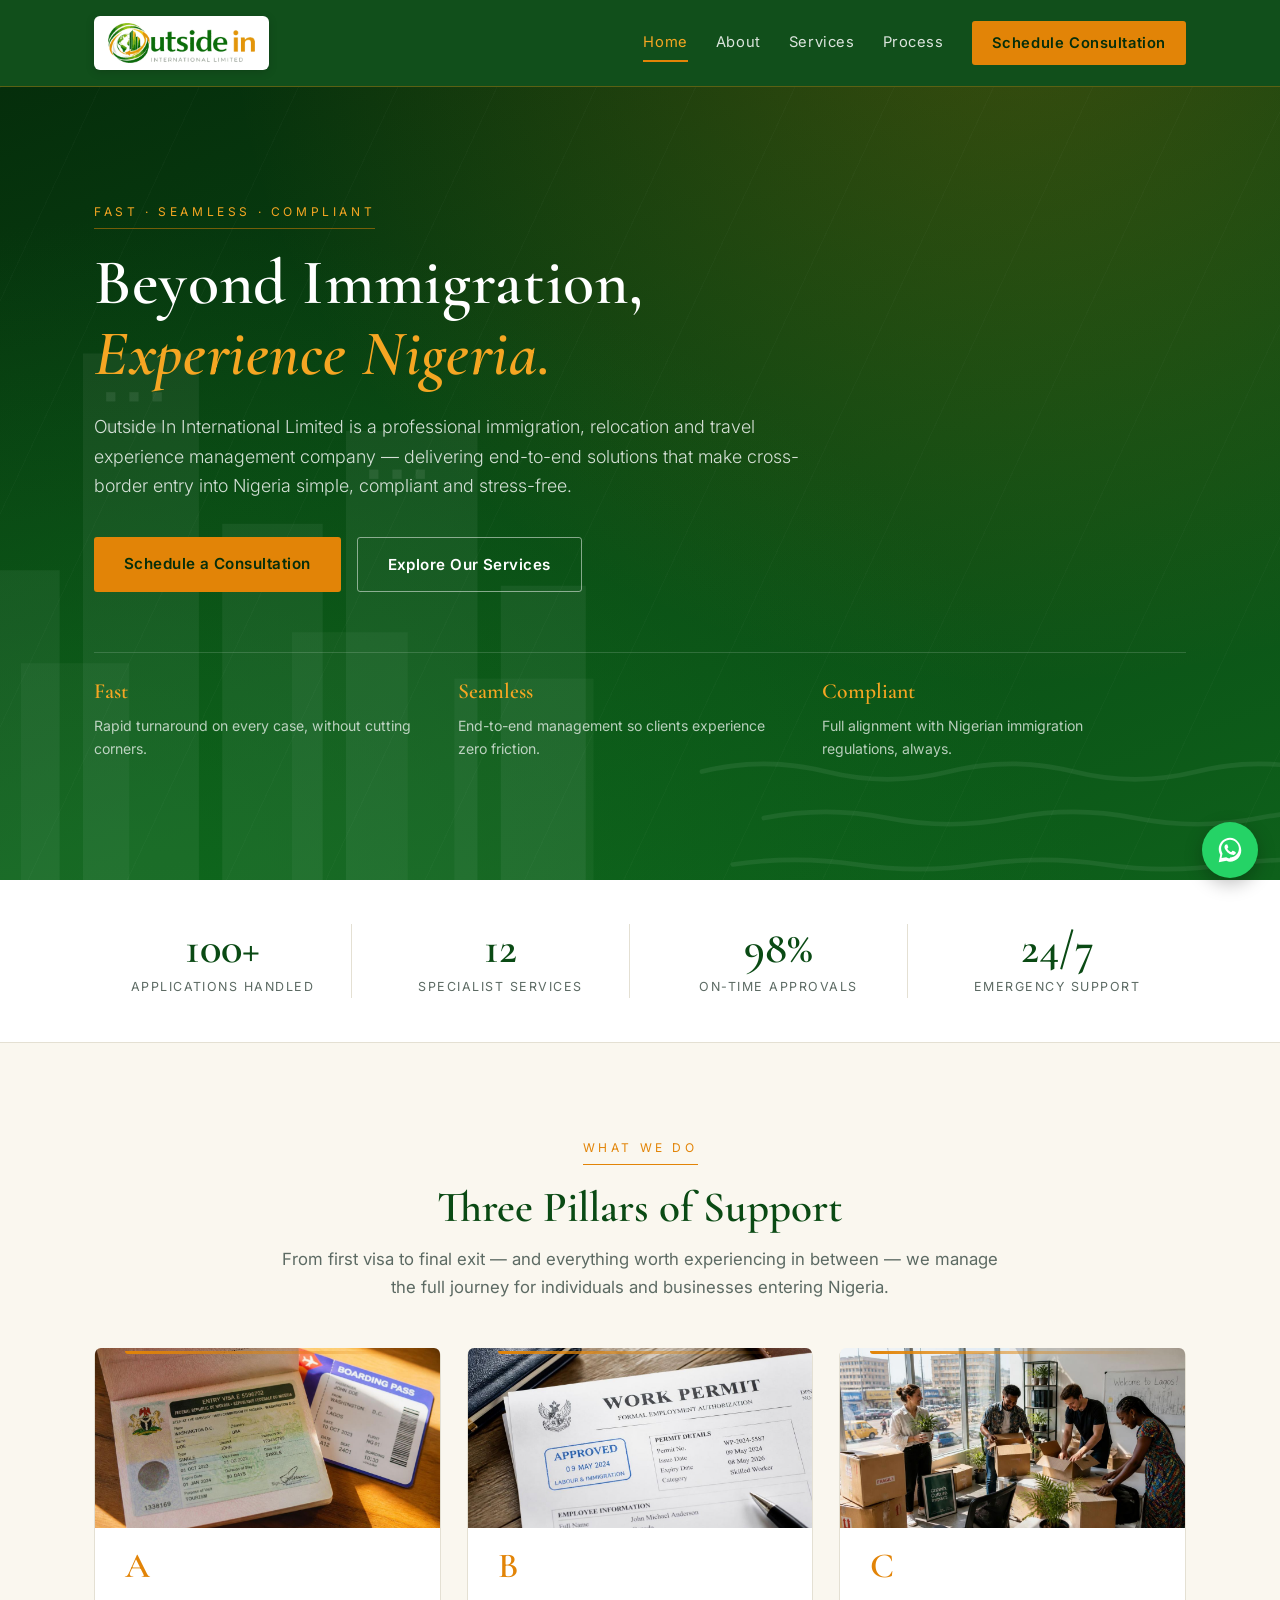
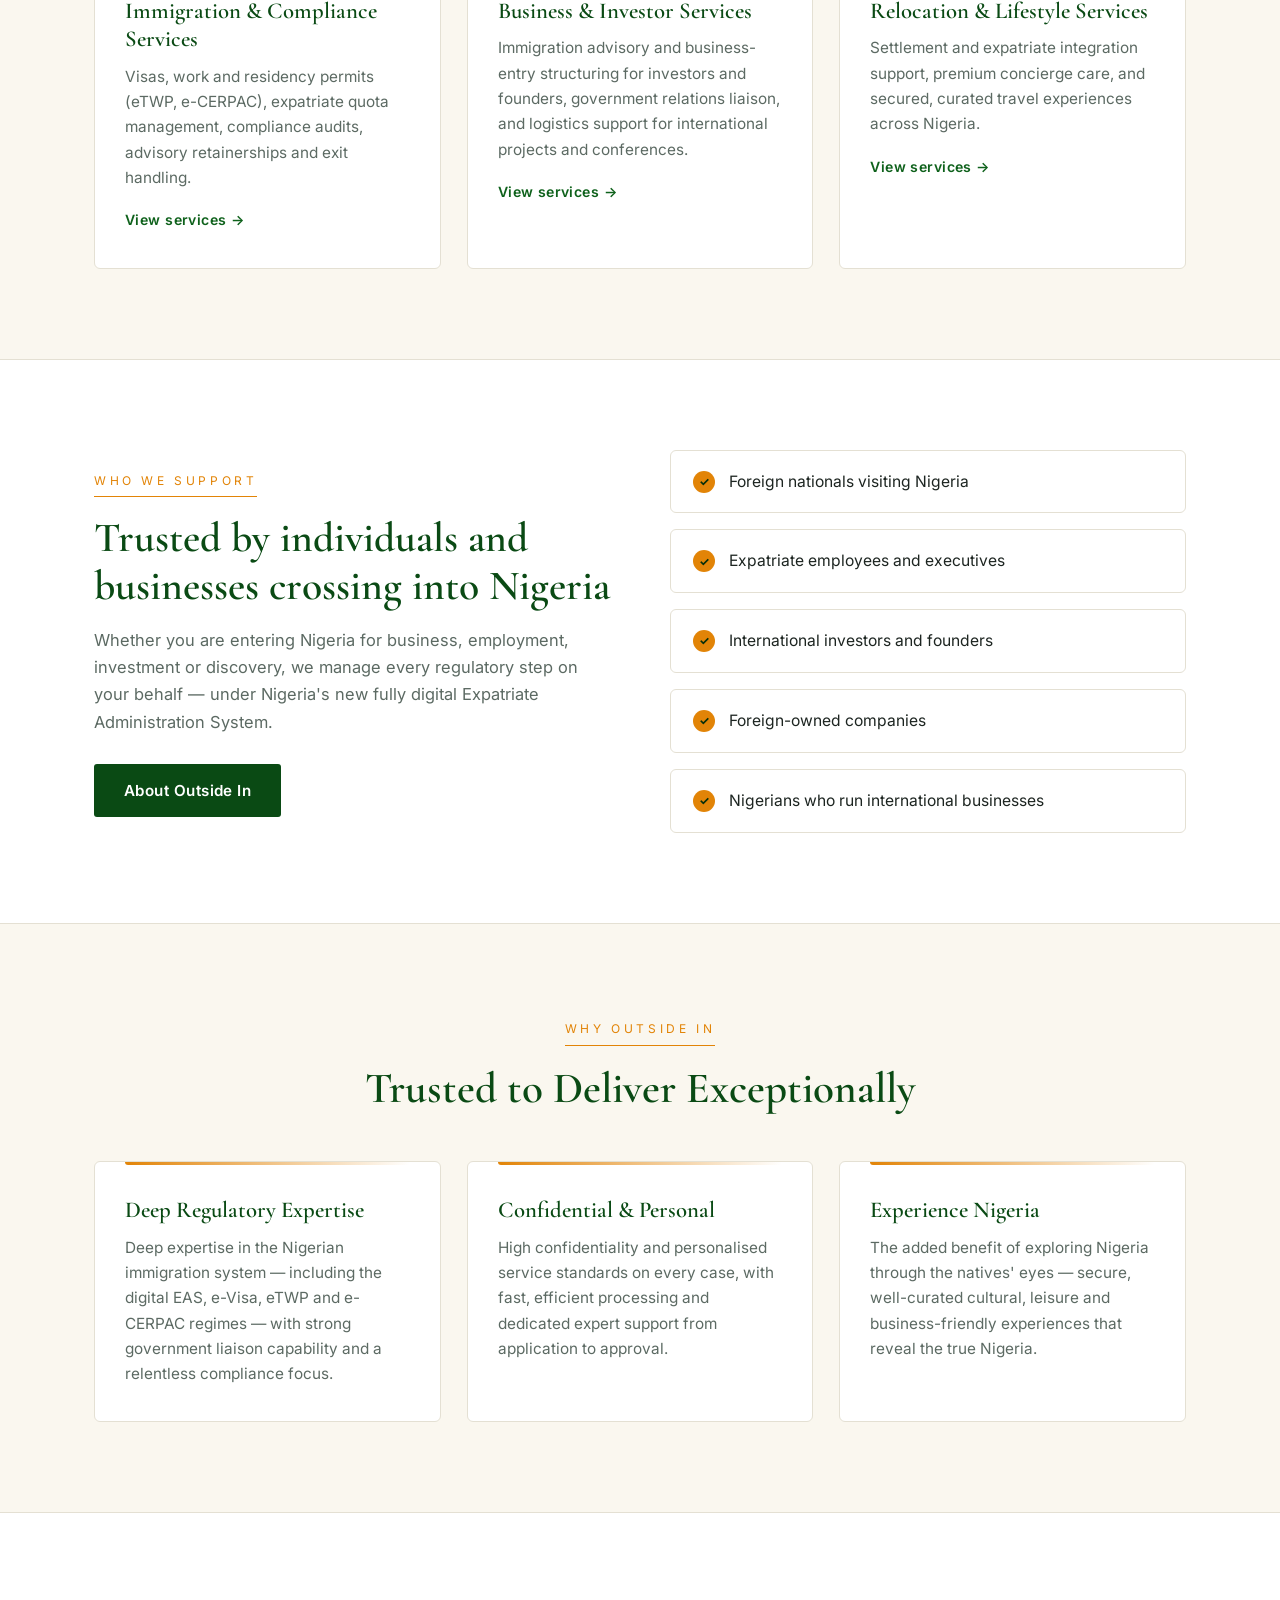
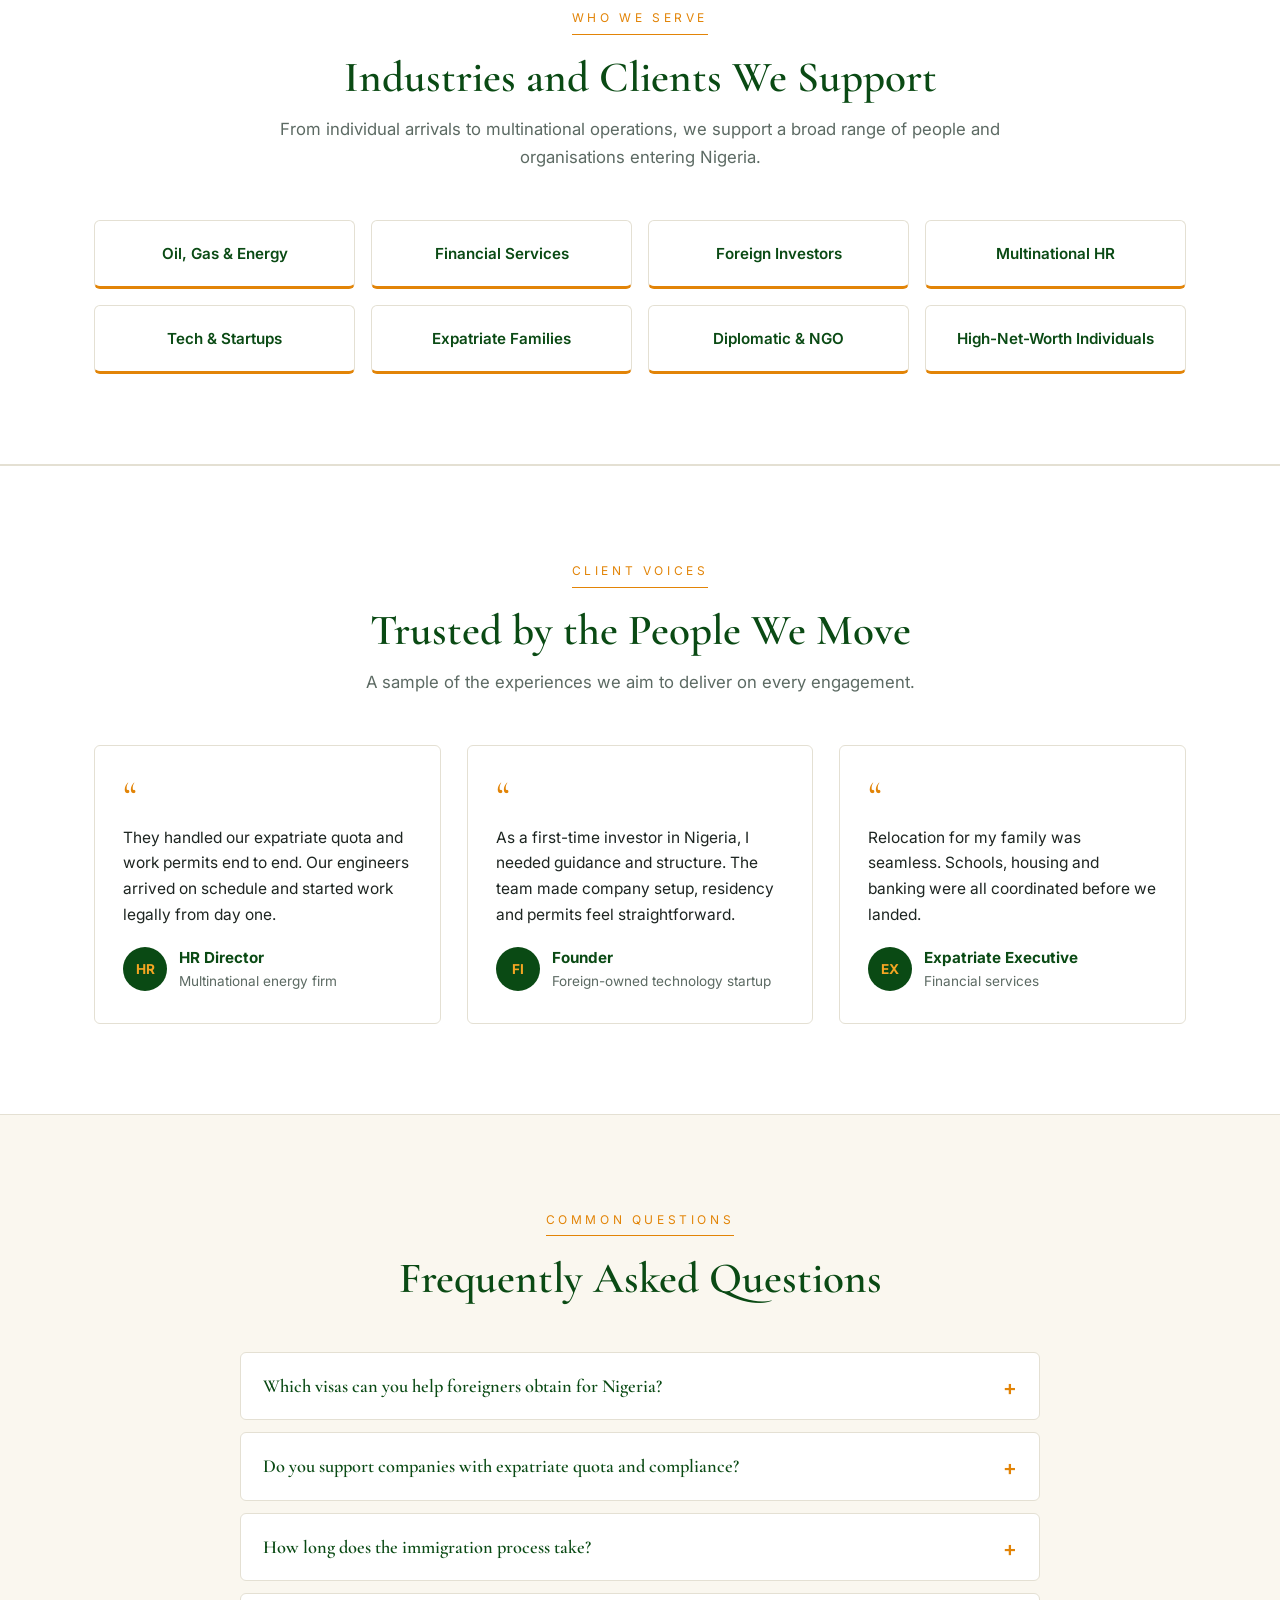
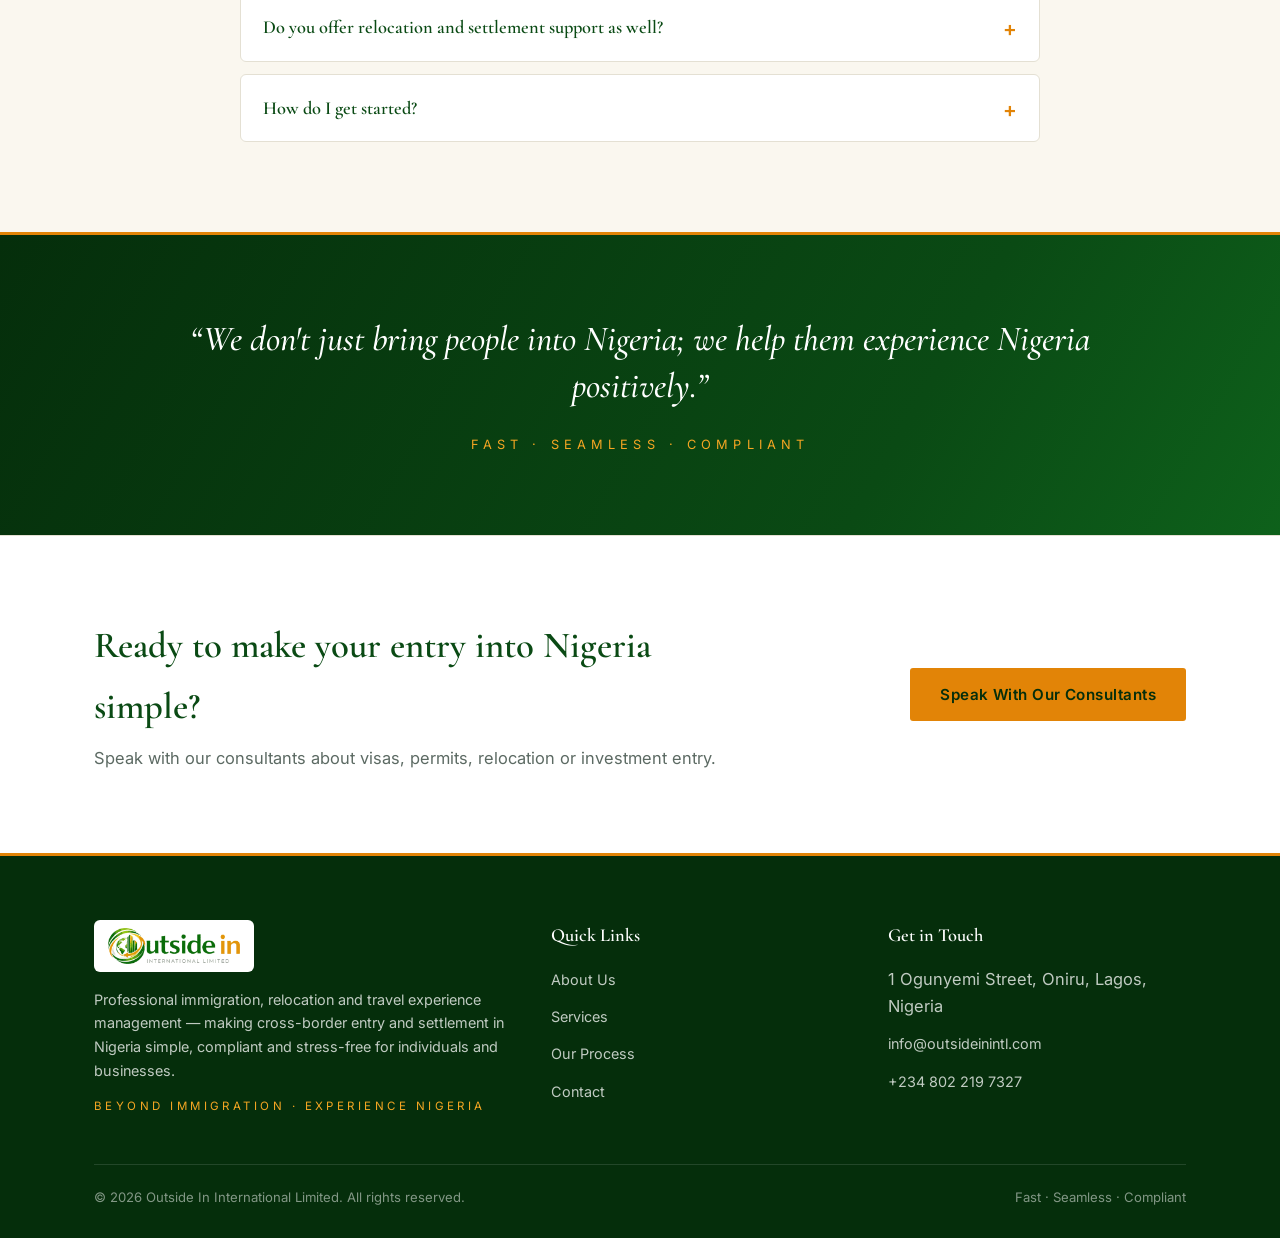
==== commit 1fe4864f: "Adetee 2" ====
--- a/index.html
+++ b/index.html
@@ -4,7 +4,7 @@
 <meta charset="UTF-8">
 <meta name="viewport" content="width=device-width, initial-scale=1">
 <title>Outside In International Limited — Immigration, Relocation &amp; Travel Experiences in Nigeria</title>
-<meta name="description" content="Outside In International Limited is a Lagos-based immigration, relocation and travel experience partner. Visas, e-CERPAC and eTWP permits, expatriate quota management, investor advisory and premium relocation concierge across Nigeria. Fast. Seamless. Compliant.">
+<meta name="description" content="Outside In International Limited is a professional immigration, relocation and travel experience partner. Visas, e-CERPAC and eTWP permits, expatriate quota management, investor advisory and premium relocation concierge across Nigeria. Fast. Seamless. Compliant.">
 <link rel="preconnect" href="https://fonts.googleapis.com">
 <link rel="preconnect" href="https://fonts.gstatic.com" crossorigin>
 <link href="https://fonts.googleapis.com/css2?family=Cormorant+Garamond:ital,wght@0,500;0,600;1,500&family=Inter:wght@300;400;600&display=swap" rel="stylesheet">
@@ -35,7 +35,7 @@
   <div class="container">
     <span class="eyebrow">Fast · Seamless · Compliant</span>
     <h1>Beyond Immigration,<br><em>Experience Nigeria.</em></h1>
-    <p class="lede">Outside In International Limited is a professional immigration, relocation and travel experience management company based in Lagos — delivering end-to-end solutions that make cross-border entry into Nigeria simple, compliant and stress-free.</p>
+    <p class="lede">Outside In International Limited is a professional immigration, relocation and travel experience management company — delivering end-to-end solutions that make cross-border entry into Nigeria simple, compliant and stress-free.</p>
     <div class="hero-actions">
       <a class="btn btn-gold" href="contact.html">Schedule a Consultation</a>
       <a class="btn btn-outline" href="services.html">Explore Our Services</a>
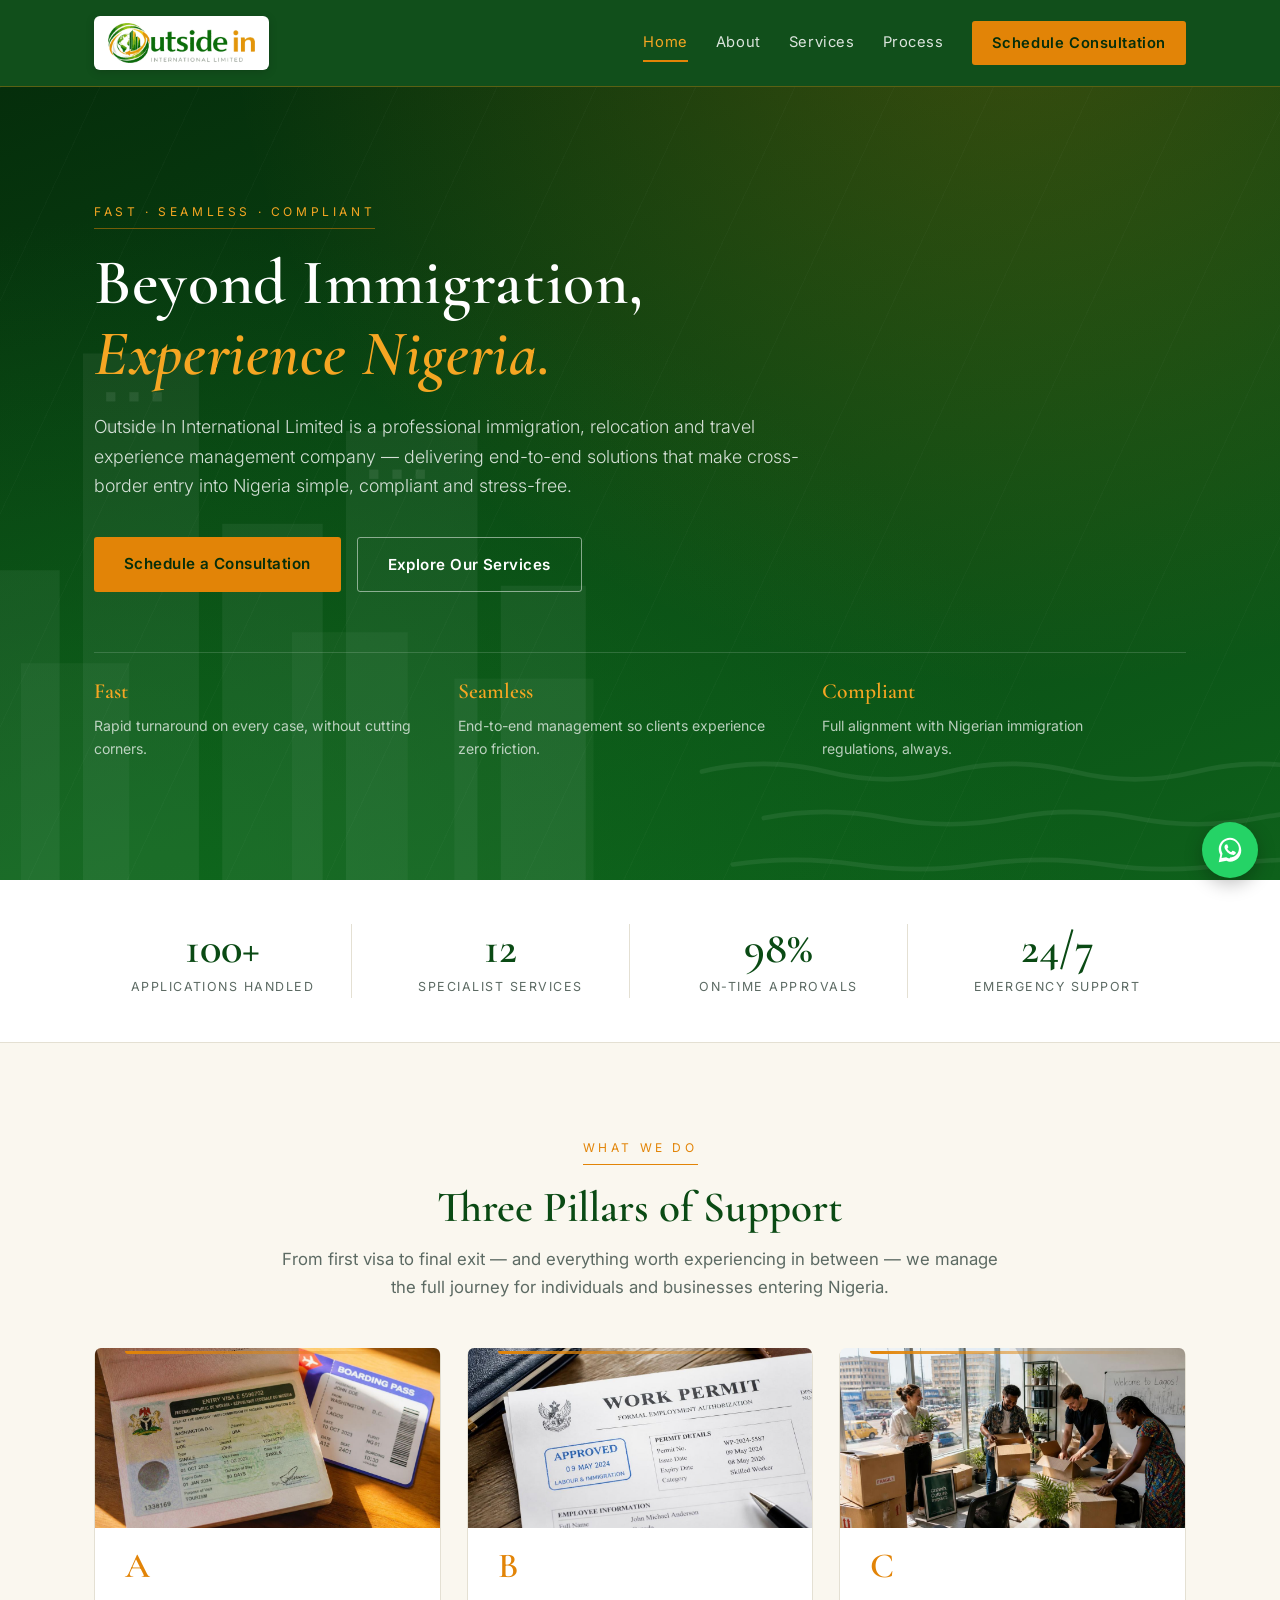
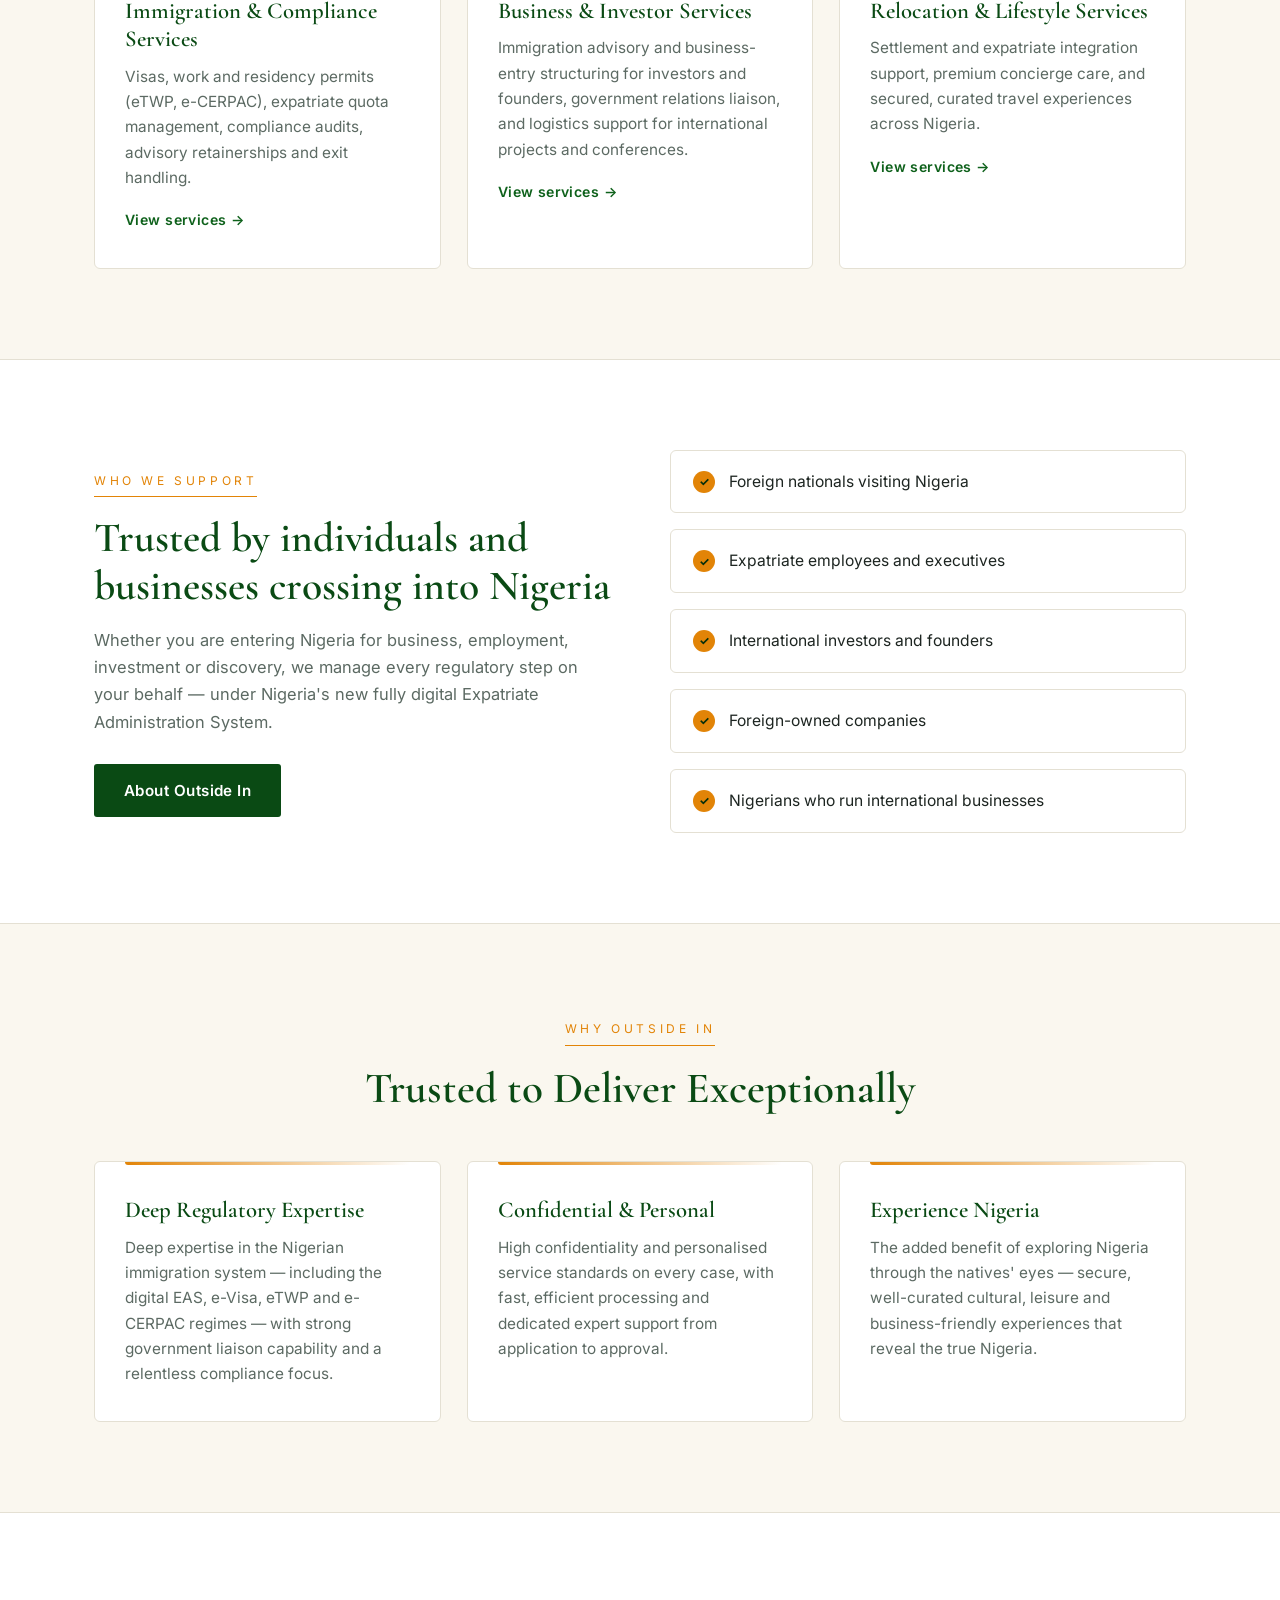
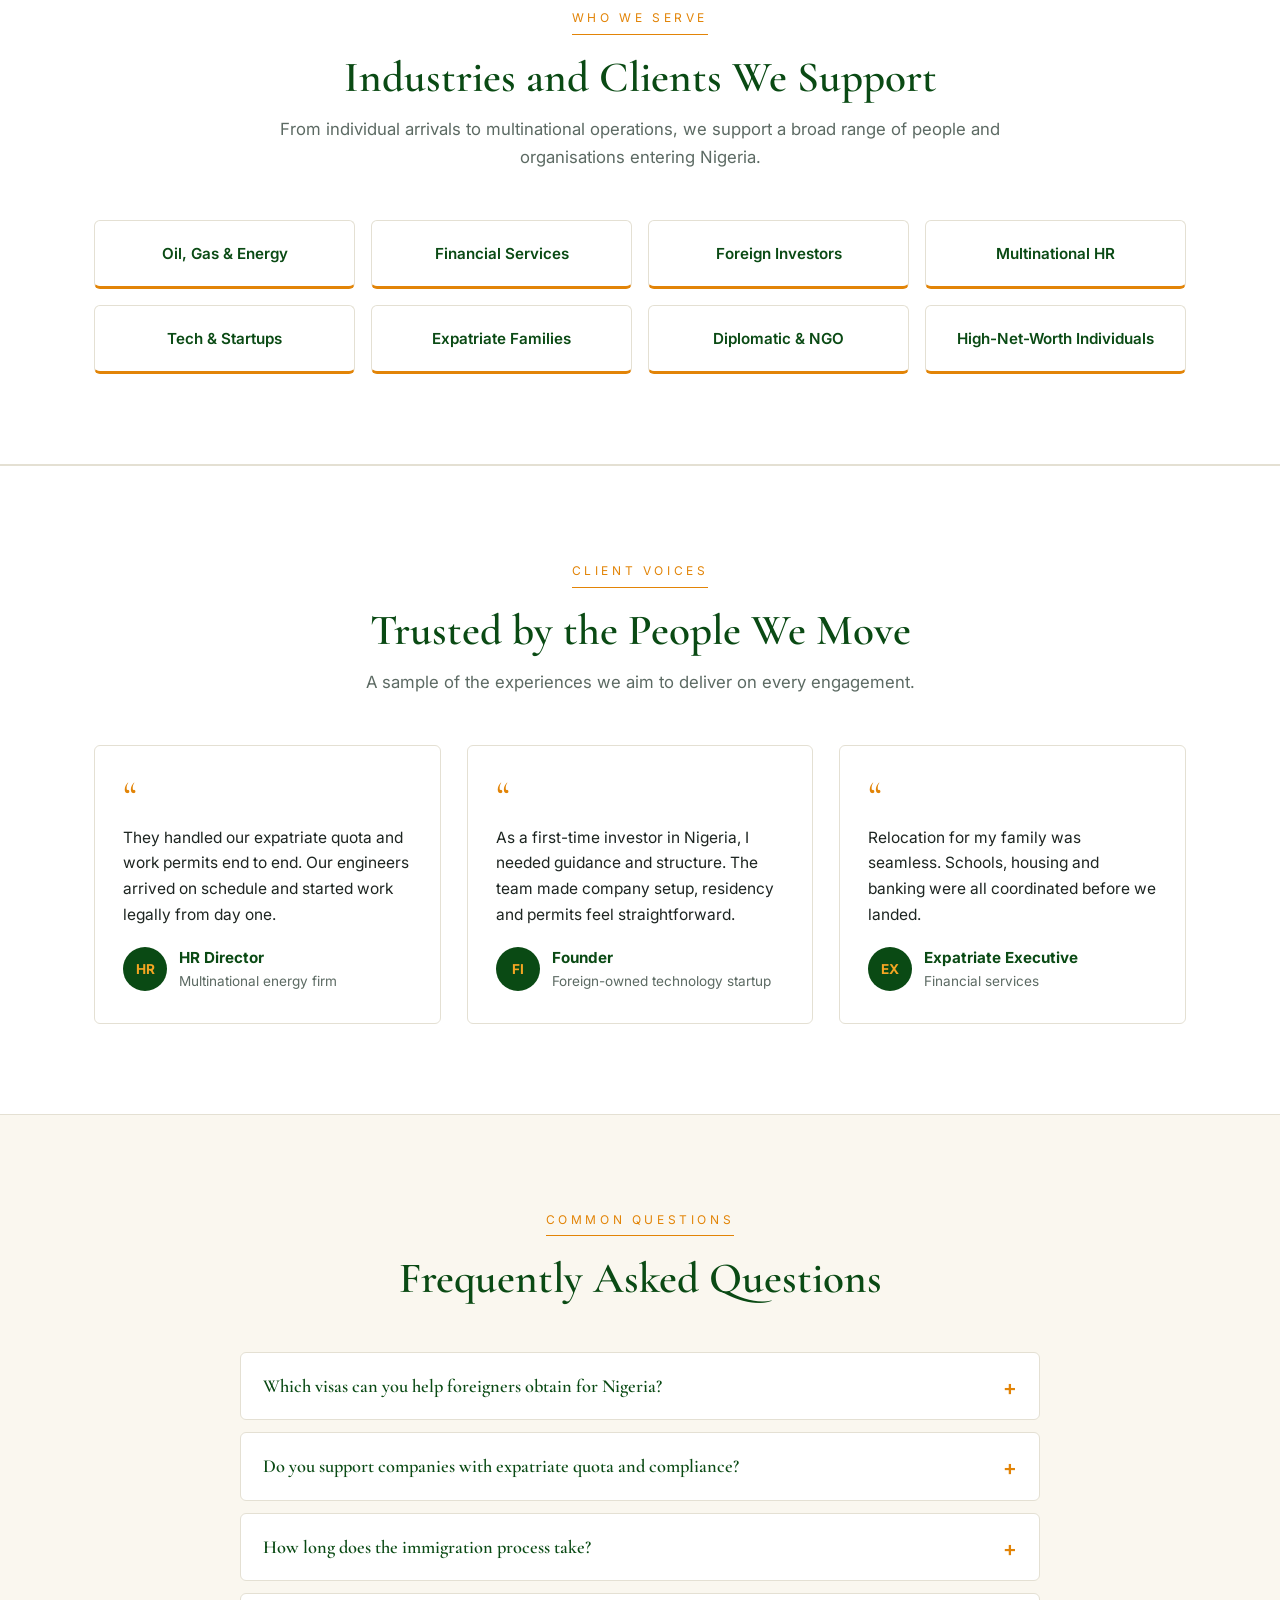
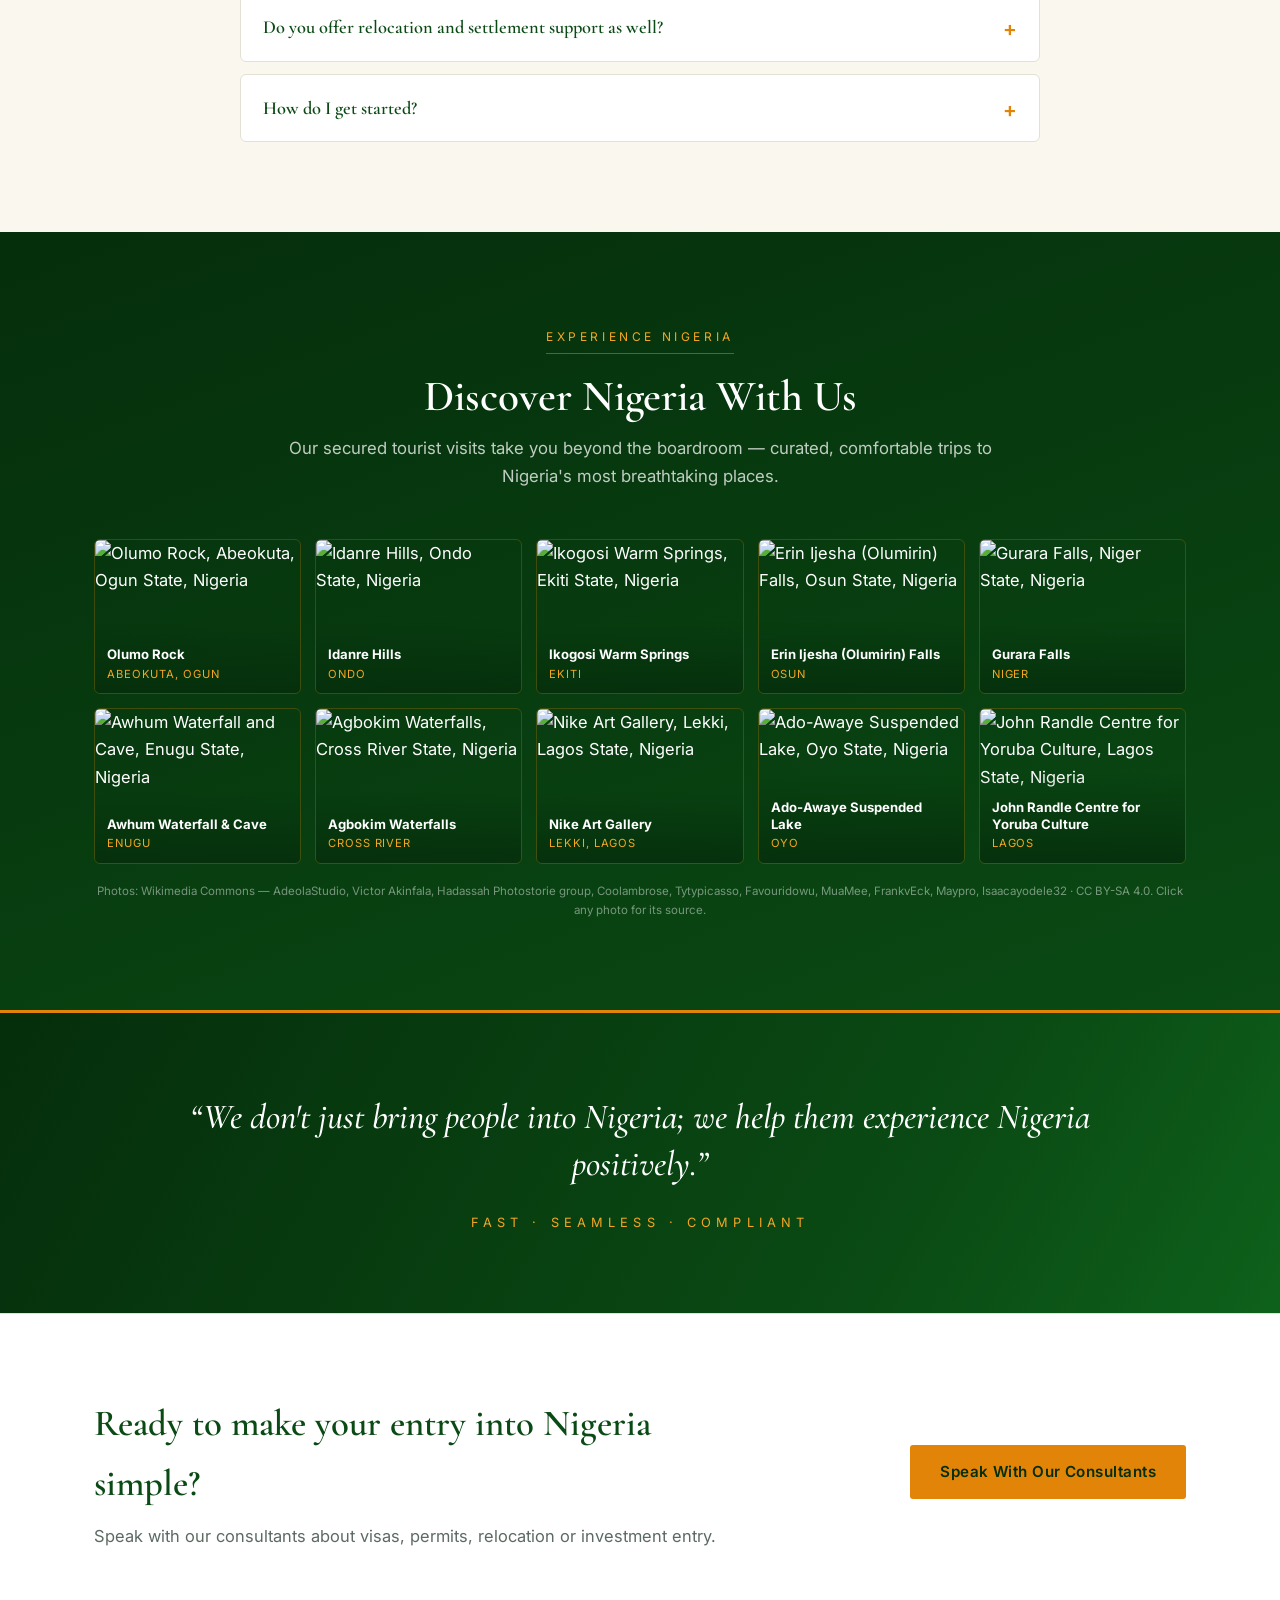
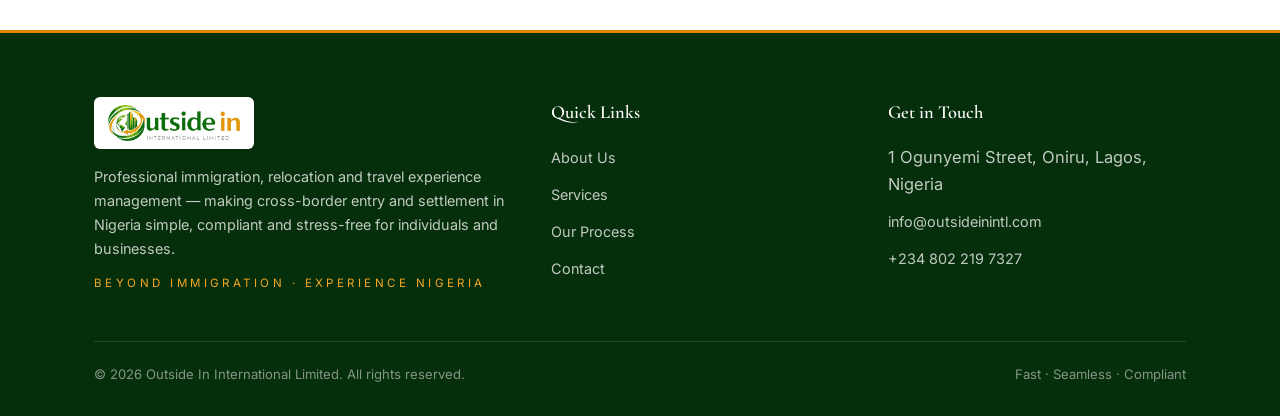
==== commit 7bc57a86: "Tourist Sites Commit" ====
--- a/index.html
+++ b/index.html
@@ -223,6 +223,59 @@
   </div>
 </section>
 
+<section class="section dark">
+  <div class="container">
+    <div class="section-head center">
+      <span class="eyebrow">Experience Nigeria</span>
+      <h2>Discover Nigeria With Us</h2>
+      <p>Our secured tourist visits take you beyond the boardroom — curated, comfortable trips to Nigeria's most breathtaking places.</p>
+    </div>
+    <div class="gallery-grid">
+      <a class="gtile" href="https://commons.wikimedia.org/wiki/File:Olumo_Rock_in_Abeokuta.jpg" target="_blank" rel="noopener">
+        <img src="https://commons.wikimedia.org/wiki/Special:FilePath/Olumo%20Rock%20in%20Abeokuta.jpg?width=800" alt="Olumo Rock, Abeokuta, Ogun State, Nigeria" loading="lazy">
+        <span class="glabel"><strong>Olumo Rock</strong><em>Abeokuta, Ogun</em></span>
+      </a>
+      <a class="gtile" href="https://commons.wikimedia.org/wiki/File:Idanre_Hills_%28Oke_Idanre%29.jpg" target="_blank" rel="noopener">
+        <img src="https://commons.wikimedia.org/wiki/Special:FilePath/Idanre%20Hills%20%28Oke%20Idanre%29.jpg?width=800" alt="Idanre Hills, Ondo State, Nigeria" loading="lazy">
+        <span class="glabel"><strong>Idanre Hills</strong><em>Ondo</em></span>
+      </a>
+      <a class="gtile" href="https://commons.wikimedia.org/wiki/File:Ikogosi_warm_spring_05.jpg" target="_blank" rel="noopener">
+        <img src="https://commons.wikimedia.org/wiki/Special:FilePath/Ikogosi%20warm%20spring%2005.jpg?width=800" alt="Ikogosi Warm Springs, Ekiti State, Nigeria" loading="lazy">
+        <span class="glabel"><strong>Ikogosi Warm Springs</strong><em>Ekiti</em></span>
+      </a>
+      <a class="gtile" href="https://commons.wikimedia.org/wiki/File:Olumirin_Waterfalls_Erin_Ijesa_3.jpg" target="_blank" rel="noopener">
+        <img src="https://commons.wikimedia.org/wiki/Special:FilePath/Olumirin%20Waterfalls%20Erin%20Ijesa%203.jpg?width=800" alt="Erin Ijesha (Olumirin) Falls, Osun State, Nigeria" loading="lazy">
+        <span class="glabel"><strong>Erin Ijesha (Olumirin) Falls</strong><em>Osun</em></span>
+      </a>
+      <a class="gtile" href="https://commons.wikimedia.org/wiki/File:The_Gurara_Falls%2C_Niger_State%2C_Nigeria.jpg" target="_blank" rel="noopener">
+        <img src="https://commons.wikimedia.org/wiki/Special:FilePath/The%20Gurara%20Falls%2C%20Niger%20State%2C%20Nigeria.jpg?width=800" alt="Gurara Falls, Niger State, Nigeria" loading="lazy">
+        <span class="glabel"><strong>Gurara Falls</strong><em>Niger</em></span>
+      </a>
+      <a class="gtile" href="https://commons.wikimedia.org/wiki/File:Awhum_monastery_cave_and_waterfall%2C_Enugu%2C_Nigeria_15.jpg" target="_blank" rel="noopener">
+        <img src="https://commons.wikimedia.org/wiki/Special:FilePath/Awhum%20monastery%20cave%20and%20waterfall%2C%20Enugu%2C%20Nigeria%2015.jpg?width=800" alt="Awhum Waterfall and Cave, Enugu State, Nigeria" loading="lazy">
+        <span class="glabel"><strong>Awhum Waterfall &amp; Cave</strong><em>Enugu</em></span>
+      </a>
+      <a class="gtile" href="https://commons.wikimedia.org/wiki/File:Agbokim_waterfalls.jpg" target="_blank" rel="noopener">
+        <img src="https://commons.wikimedia.org/wiki/Special:FilePath/Agbokim%20waterfalls.jpg?width=800" alt="Agbokim Waterfalls, Cross River State, Nigeria" loading="lazy">
+        <span class="glabel"><strong>Agbokim Waterfalls</strong><em>Cross River</em></span>
+      </a>
+      <a class="gtile" href="https://commons.wikimedia.org/wiki/File:Lagos_Lekki_Nike_Art_Gallery_Aug_2026_IMG_6955b.jpg" target="_blank" rel="noopener">
+        <img src="https://commons.wikimedia.org/wiki/Special:FilePath/Lagos%20Lekki%20Nike%20Art%20Gallery%20Aug%202026%20IMG%206955b.jpg?width=800" alt="Nike Art Gallery, Lekki, Lagos State, Nigeria" loading="lazy">
+        <span class="glabel"><strong>Nike Art Gallery</strong><em>Lekki, Lagos</em></span>
+      </a>
+      <a class="gtile" href="https://commons.wikimedia.org/wiki/File:Suspended_Lake%2C_Ado_Awaye%2C_Oyo_state.jpg" target="_blank" rel="noopener">
+        <img src="https://commons.wikimedia.org/wiki/Special:FilePath/Suspended%20Lake%2C%20Ado%20Awaye%2C%20Oyo%20state.jpg?width=800" alt="Ado-Awaye Suspended Lake, Oyo State, Nigeria" loading="lazy">
+        <span class="glabel"><strong>Ado-Awaye Suspended Lake</strong><em>Oyo</em></span>
+      </a>
+      <a class="gtile" href="https://commons.wikimedia.org/wiki/File:John_Randle_Centre_for_Yoruba_Culture_and_History.jpg" target="_blank" rel="noopener">
+        <img src="https://commons.wikimedia.org/wiki/Special:FilePath/John%20Randle%20Centre%20for%20Yoruba%20Culture%20and%20History.jpg?width=800" alt="John Randle Centre for Yoruba Culture, Lagos State, Nigeria" loading="lazy">
+        <span class="glabel"><strong>John Randle Centre for Yoruba Culture</strong><em>Lagos</em></span>
+      </a>
+    </div>
+    <p class="gallery-credit">Photos: Wikimedia Commons — AdeolaStudio, Victor Akinfala, Hadassah Photostorie group, Coolambrose, Tytypicasso, Favouridowu, MuaMee, FrankvEck, Maypro, Isaacayodele32 · CC BY-SA 4.0. Click any photo for its source.</p>
+  </div>
+</section>
+
 <section class="quote-band">
   <div class="container">
     <blockquote>“We don't just bring people into Nigeria; we help them experience Nigeria positively.”</blockquote>
--- a/style.css
+++ b/style.css
@@ -525,3 +525,25 @@
 @media (max-width: 720px) {
   .stats-grid { grid-template-columns: repeat(2, 1fr); gap: 28px 12px; }
 }
+
+/* ---------- Discover Nigeria gallery ---------- */
+.gallery-grid { display: grid; grid-template-columns: repeat(5, 1fr); gap: 14px; }
+.gtile {
+  position: relative; display: block; border-radius: 6px; overflow: hidden;
+  aspect-ratio: 4 / 3; text-decoration: none;
+  border: 1px solid rgba(226,132,7,0.25);
+}
+.gtile img {
+  width: 100%; height: 100%; object-fit: cover; display: block;
+  transition: transform .3s;
+}
+.gtile:hover img { transform: scale(1.06); }
+.gtile .glabel {
+  position: absolute; left: 0; right: 0; bottom: 0; padding: 26px 12px 10px;
+  background: linear-gradient(transparent, rgba(5,46,11,0.88));
+}
+.gtile .glabel strong { display: block; color: #fff; font-size: 0.82rem; line-height: 1.25; }
+.gtile .glabel em { display: block; color: var(--gold-light); font-style: normal; font-size: 0.7rem; text-transform: uppercase; letter-spacing: 0.08em; margin-top: 2px; }
+.gallery-credit { margin-top: 18px; font-size: 0.72rem; color: rgba(255,255,255,0.45); text-align: center; }
+@media (max-width: 960px) { .gallery-grid { grid-template-columns: repeat(3, 1fr); } }
+@media (max-width: 720px) { .gallery-grid { grid-template-columns: repeat(2, 1fr); } }
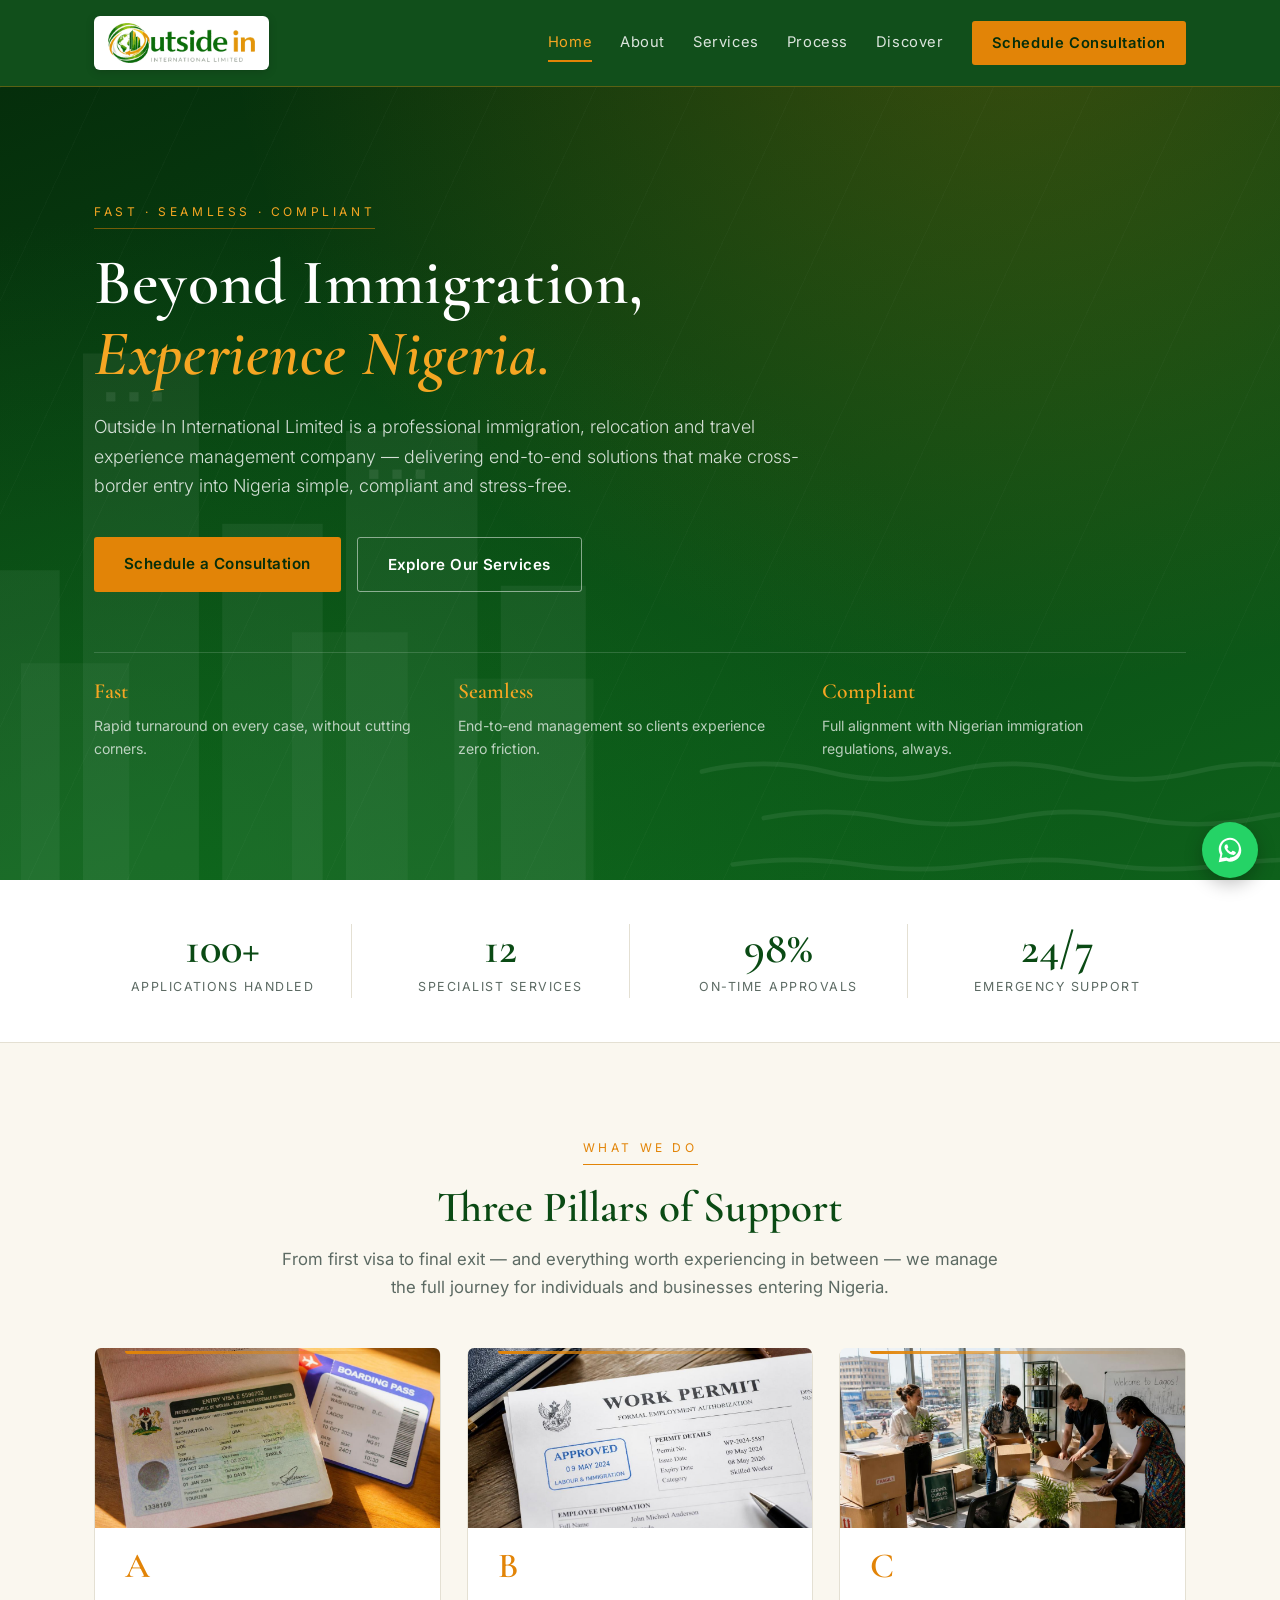
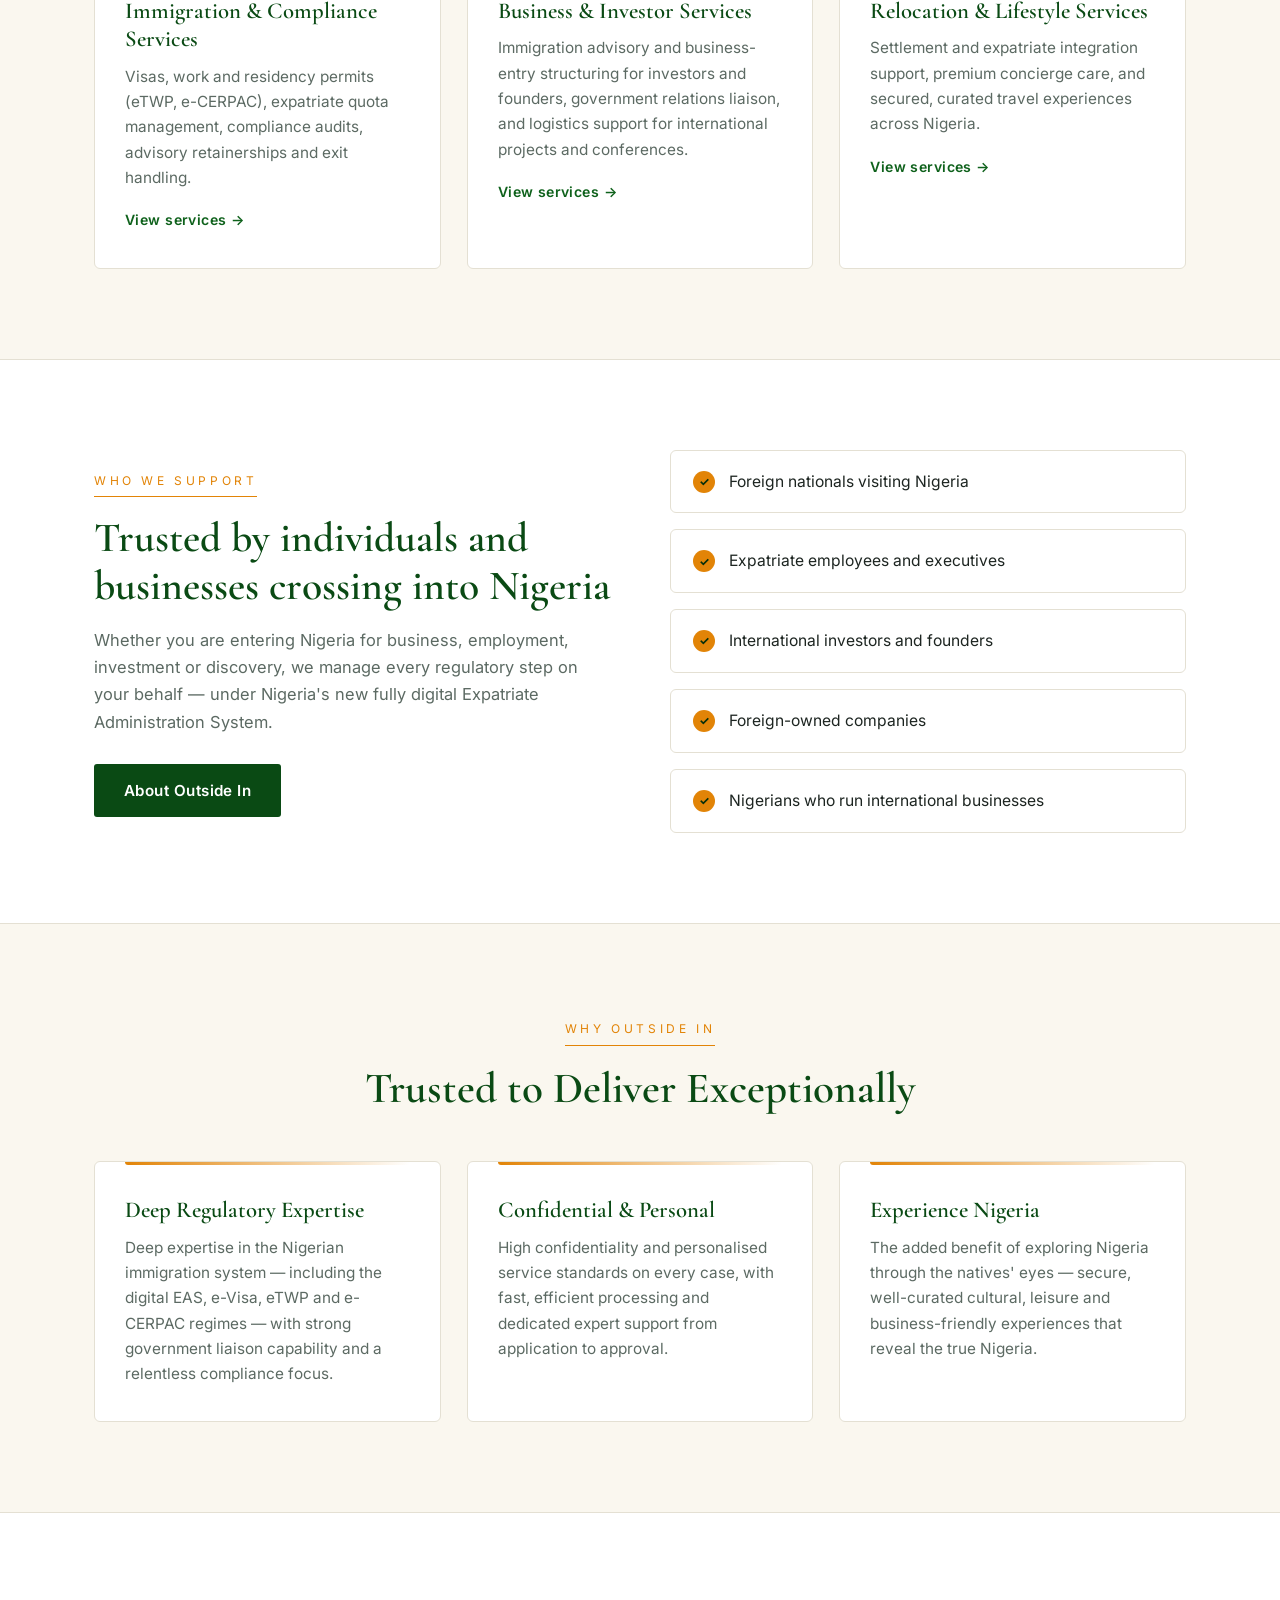
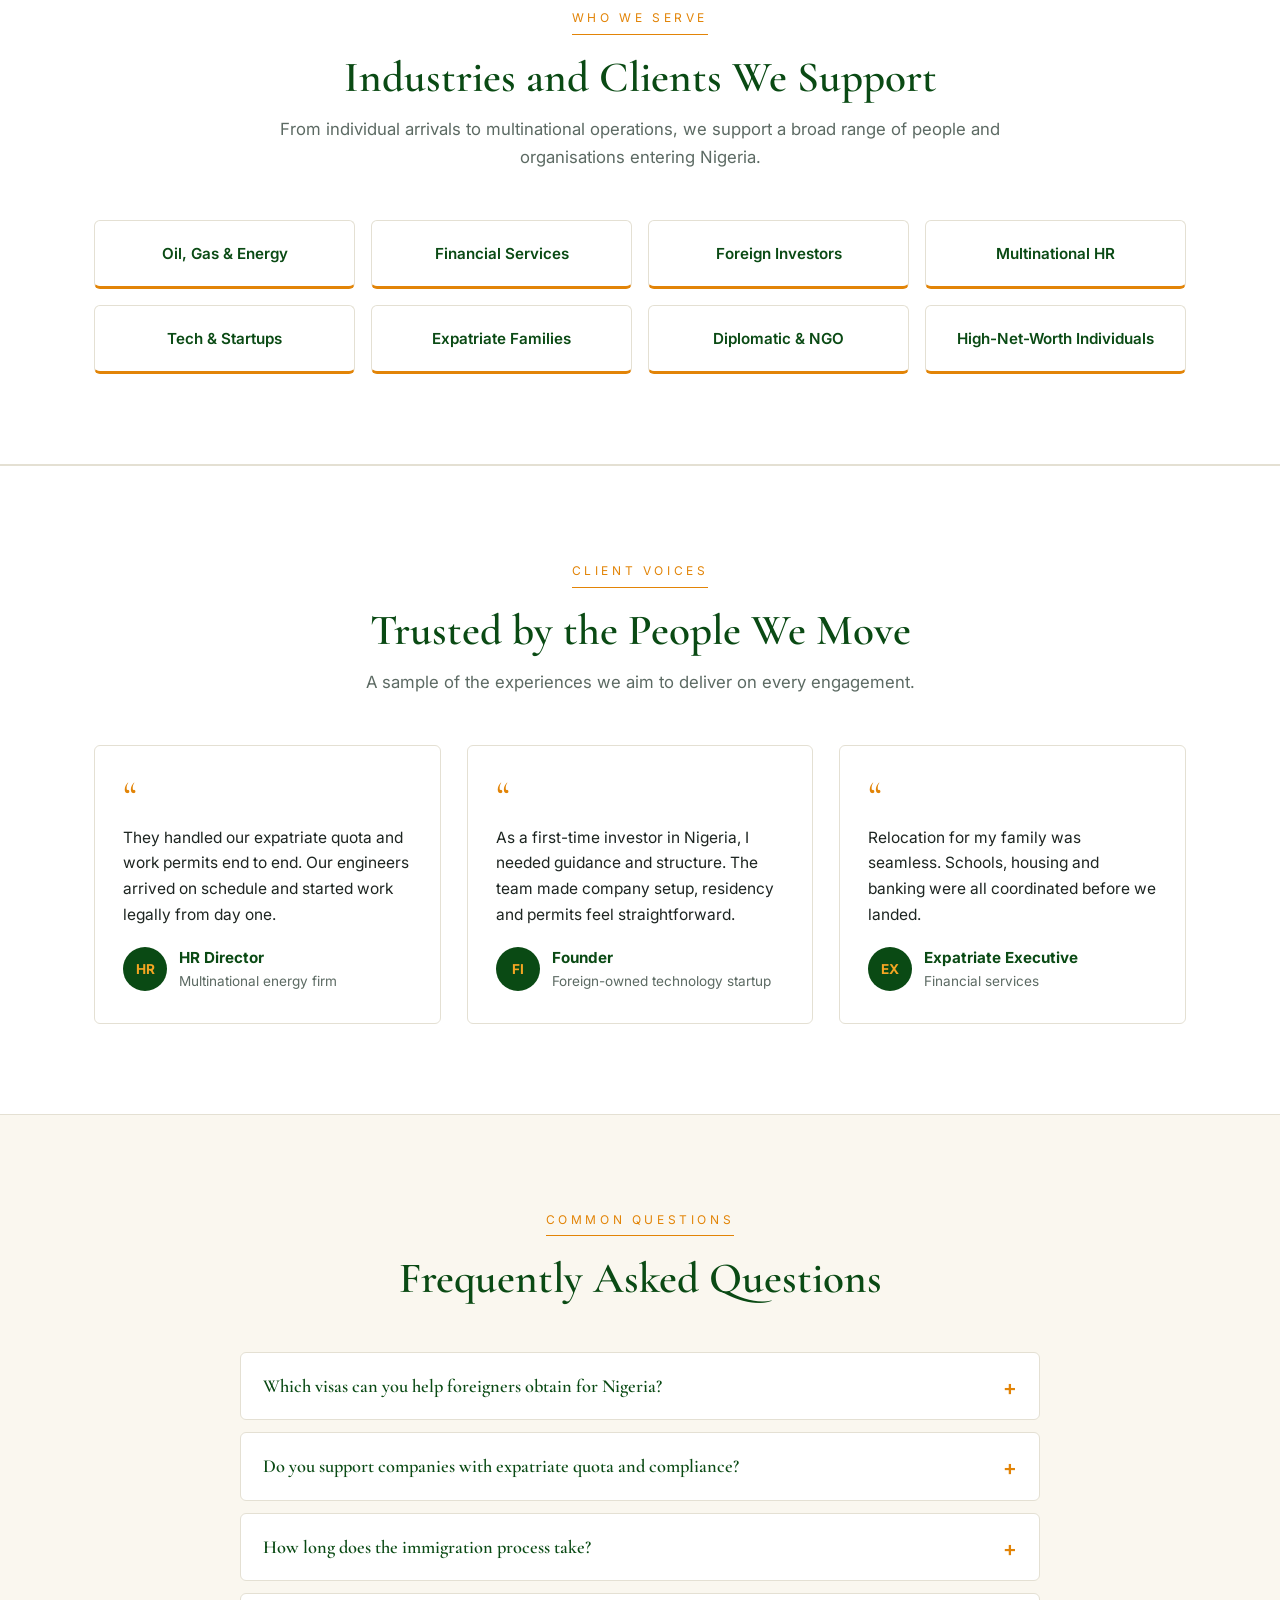
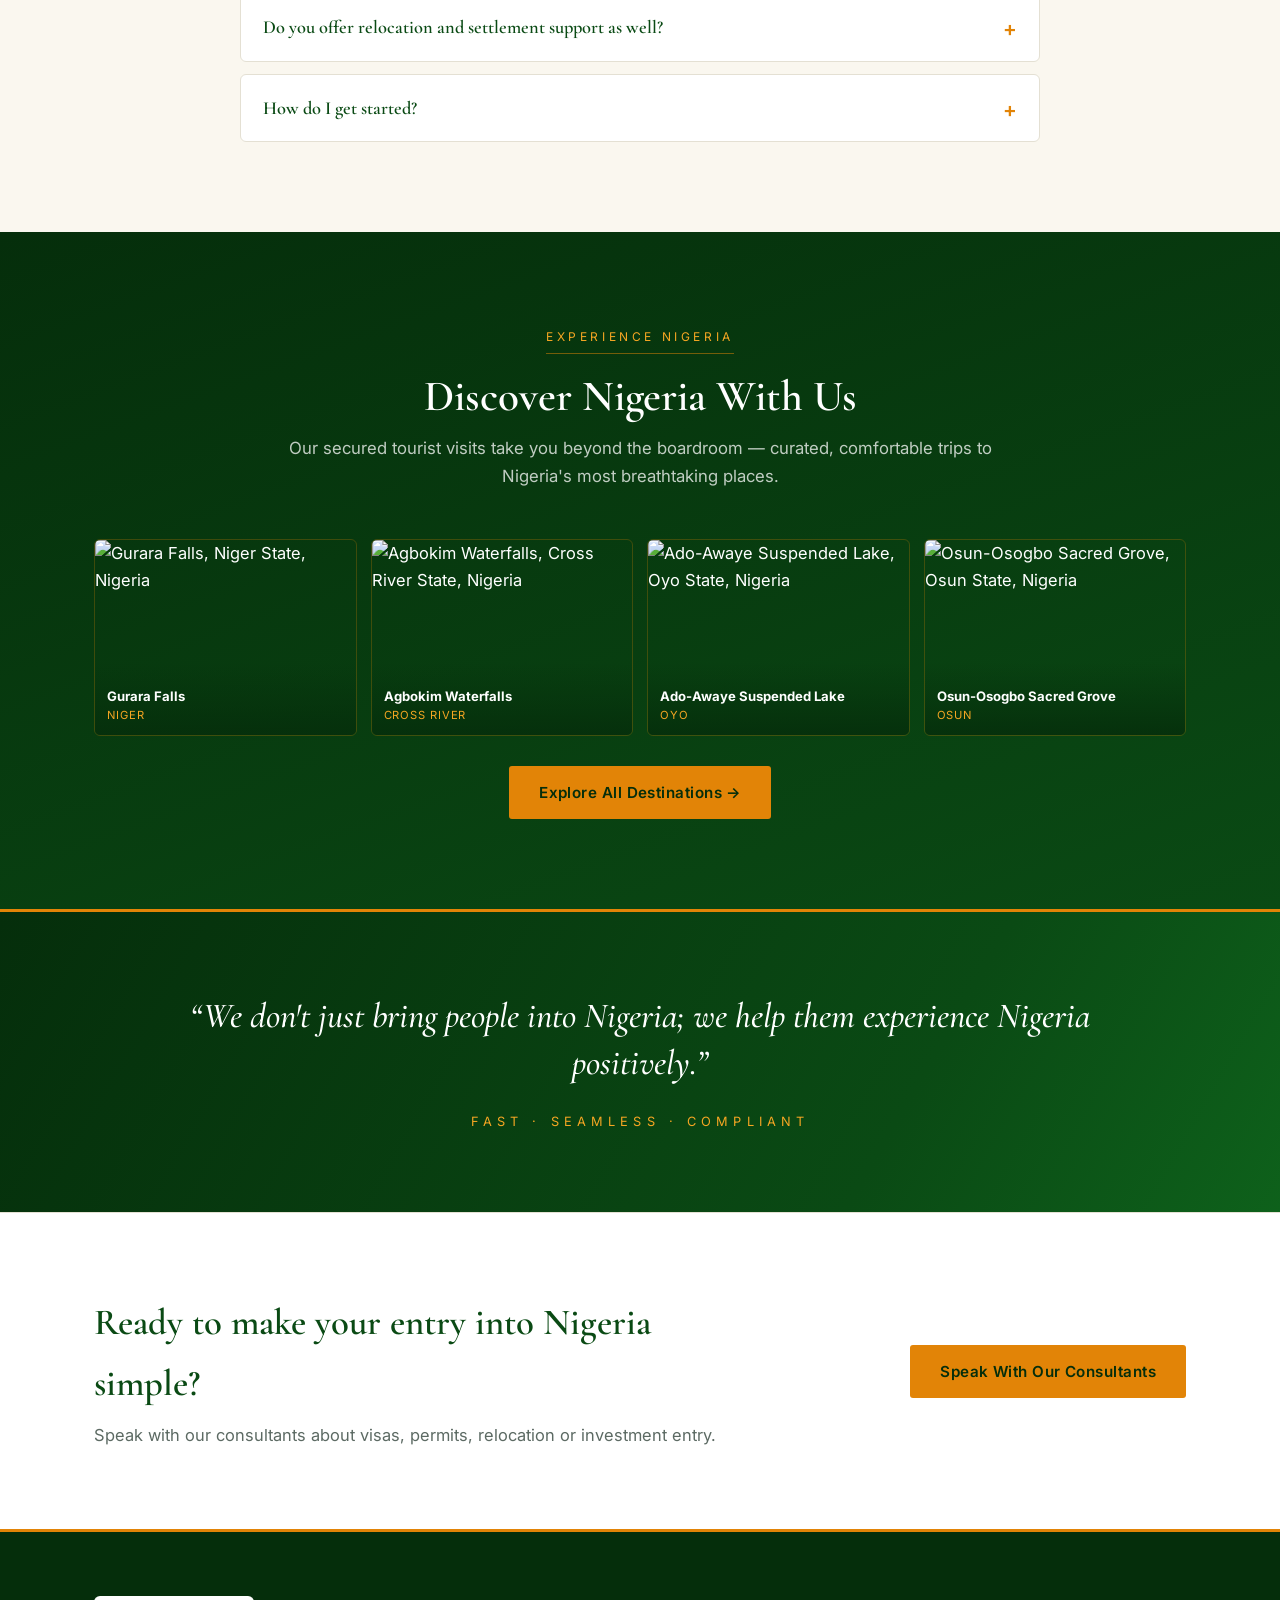
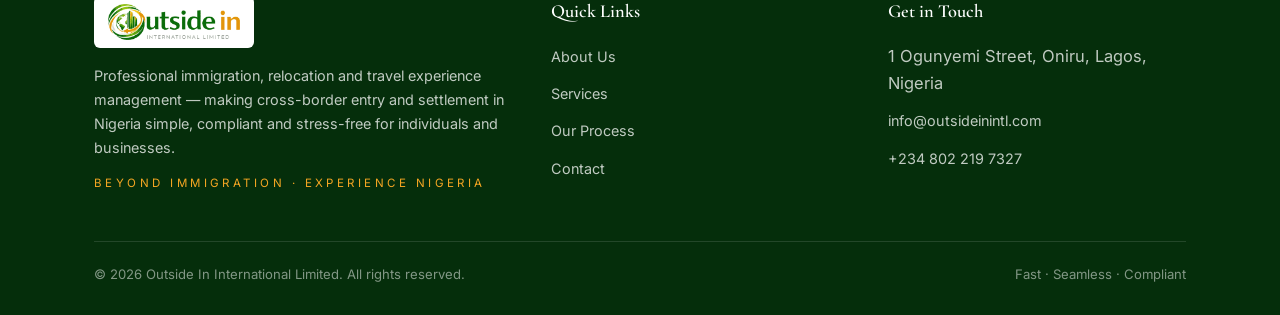
==== commit baf9f4cb: "Discover Nigeria Tab" ====
--- a/index.html
+++ b/index.html
@@ -26,6 +26,7 @@
       <a href="about.html">About</a>
       <a href="services.html">Services</a>
       <a href="process.html">Process</a>
+      <a href="discover.html">Discover</a>
       <a href="contact.html" class="nav-cta">Schedule Consultation</a>
     </nav>
   </div>
@@ -230,49 +231,27 @@
       <h2>Discover Nigeria With Us</h2>
       <p>Our secured tourist visits take you beyond the boardroom — curated, comfortable trips to Nigeria's most breathtaking places.</p>
     </div>
-    <div class="gallery-grid">
-      <a class="gtile" href="https://commons.wikimedia.org/wiki/File:Olumo_Rock_in_Abeokuta.jpg" target="_blank" rel="noopener">
-        <img src="https://commons.wikimedia.org/wiki/Special:FilePath/Olumo%20Rock%20in%20Abeokuta.jpg?width=800" alt="Olumo Rock, Abeokuta, Ogun State, Nigeria" loading="lazy">
-        <span class="glabel"><strong>Olumo Rock</strong><em>Abeokuta, Ogun</em></span>
-      </a>
-      <a class="gtile" href="https://commons.wikimedia.org/wiki/File:Idanre_Hills_%28Oke_Idanre%29.jpg" target="_blank" rel="noopener">
-        <img src="https://commons.wikimedia.org/wiki/Special:FilePath/Idanre%20Hills%20%28Oke%20Idanre%29.jpg?width=800" alt="Idanre Hills, Ondo State, Nigeria" loading="lazy">
-        <span class="glabel"><strong>Idanre Hills</strong><em>Ondo</em></span>
-      </a>
-      <a class="gtile" href="https://commons.wikimedia.org/wiki/File:Ikogosi_warm_spring_05.jpg" target="_blank" rel="noopener">
-        <img src="https://commons.wikimedia.org/wiki/Special:FilePath/Ikogosi%20warm%20spring%2005.jpg?width=800" alt="Ikogosi Warm Springs, Ekiti State, Nigeria" loading="lazy">
-        <span class="glabel"><strong>Ikogosi Warm Springs</strong><em>Ekiti</em></span>
-      </a>
-      <a class="gtile" href="https://commons.wikimedia.org/wiki/File:Olumirin_Waterfalls_Erin_Ijesa_3.jpg" target="_blank" rel="noopener">
-        <img src="https://commons.wikimedia.org/wiki/Special:FilePath/Olumirin%20Waterfalls%20Erin%20Ijesa%203.jpg?width=800" alt="Erin Ijesha (Olumirin) Falls, Osun State, Nigeria" loading="lazy">
-        <span class="glabel"><strong>Erin Ijesha (Olumirin) Falls</strong><em>Osun</em></span>
-      </a>
+    <div class="gallery-grid teaser">
       <a class="gtile" href="https://commons.wikimedia.org/wiki/File:The_Gurara_Falls%2C_Niger_State%2C_Nigeria.jpg" target="_blank" rel="noopener">
         <img src="https://commons.wikimedia.org/wiki/Special:FilePath/The%20Gurara%20Falls%2C%20Niger%20State%2C%20Nigeria.jpg?width=800" alt="Gurara Falls, Niger State, Nigeria" loading="lazy">
         <span class="glabel"><strong>Gurara Falls</strong><em>Niger</em></span>
-      </a>
-      <a class="gtile" href="https://commons.wikimedia.org/wiki/File:Awhum_monastery_cave_and_waterfall%2C_Enugu%2C_Nigeria_15.jpg" target="_blank" rel="noopener">
-        <img src="https://commons.wikimedia.org/wiki/Special:FilePath/Awhum%20monastery%20cave%20and%20waterfall%2C%20Enugu%2C%20Nigeria%2015.jpg?width=800" alt="Awhum Waterfall and Cave, Enugu State, Nigeria" loading="lazy">
-        <span class="glabel"><strong>Awhum Waterfall &amp; Cave</strong><em>Enugu</em></span>
       </a>
       <a class="gtile" href="https://commons.wikimedia.org/wiki/File:Agbokim_waterfalls.jpg" target="_blank" rel="noopener">
         <img src="https://commons.wikimedia.org/wiki/Special:FilePath/Agbokim%20waterfalls.jpg?width=800" alt="Agbokim Waterfalls, Cross River State, Nigeria" loading="lazy">
         <span class="glabel"><strong>Agbokim Waterfalls</strong><em>Cross River</em></span>
       </a>
-      <a class="gtile" href="https://commons.wikimedia.org/wiki/File:Lagos_Lekki_Nike_Art_Gallery_Aug_2026_IMG_6955b.jpg" target="_blank" rel="noopener">
-        <img src="https://commons.wikimedia.org/wiki/Special:FilePath/Lagos%20Lekki%20Nike%20Art%20Gallery%20Aug%202026%20IMG%206955b.jpg?width=800" alt="Nike Art Gallery, Lekki, Lagos State, Nigeria" loading="lazy">
-        <span class="glabel"><strong>Nike Art Gallery</strong><em>Lekki, Lagos</em></span>
-      </a>
       <a class="gtile" href="https://commons.wikimedia.org/wiki/File:Suspended_Lake%2C_Ado_Awaye%2C_Oyo_state.jpg" target="_blank" rel="noopener">
         <img src="https://commons.wikimedia.org/wiki/Special:FilePath/Suspended%20Lake%2C%20Ado%20Awaye%2C%20Oyo%20state.jpg?width=800" alt="Ado-Awaye Suspended Lake, Oyo State, Nigeria" loading="lazy">
         <span class="glabel"><strong>Ado-Awaye Suspended Lake</strong><em>Oyo</em></span>
       </a>
-      <a class="gtile" href="https://commons.wikimedia.org/wiki/File:John_Randle_Centre_for_Yoruba_Culture_and_History.jpg" target="_blank" rel="noopener">
-        <img src="https://commons.wikimedia.org/wiki/Special:FilePath/John%20Randle%20Centre%20for%20Yoruba%20Culture%20and%20History.jpg?width=800" alt="John Randle Centre for Yoruba Culture, Lagos State, Nigeria" loading="lazy">
-        <span class="glabel"><strong>John Randle Centre for Yoruba Culture</strong><em>Lagos</em></span>
+      <a class="gtile" href="https://commons.wikimedia.org/wiki/File:OsunOsogbo_Shrine_Sunset_over_the_Osun_River.jpg" target="_blank" rel="noopener">
+        <img src="https://commons.wikimedia.org/wiki/Special:FilePath/OsunOsogbo%20Shrine%20Sunset%20over%20the%20Osun%20River.jpg?width=800" alt="Osun-Osogbo Sacred Grove, Osun State, Nigeria" loading="lazy">
+        <span class="glabel"><strong>Osun-Osogbo Sacred Grove</strong><em>Osun</em></span>
       </a>
     </div>
-    <p class="gallery-credit">Photos: Wikimedia Commons — AdeolaStudio, Victor Akinfala, Hadassah Photostorie group, Coolambrose, Tytypicasso, Favouridowu, MuaMee, FrankvEck, Maypro, Isaacayodele32 · CC BY-SA 4.0. Click any photo for its source.</p>
+    <div style="text-align:center;margin-top:30px">
+      <a class="btn btn-gold" href="discover.html">Explore All Destinations →</a>
+    </div>
   </div>
 </section>
 
--- a/style.css
+++ b/style.css
@@ -547,3 +547,6 @@
 .gallery-credit { margin-top: 18px; font-size: 0.72rem; color: rgba(255,255,255,0.45); text-align: center; }
 @media (max-width: 960px) { .gallery-grid { grid-template-columns: repeat(3, 1fr); } }
 @media (max-width: 720px) { .gallery-grid { grid-template-columns: repeat(2, 1fr); } }
+
+.gallery-grid.teaser { grid-template-columns: repeat(4, 1fr); }
+@media (max-width: 720px) { .gallery-grid.teaser { grid-template-columns: repeat(2, 1fr); } }
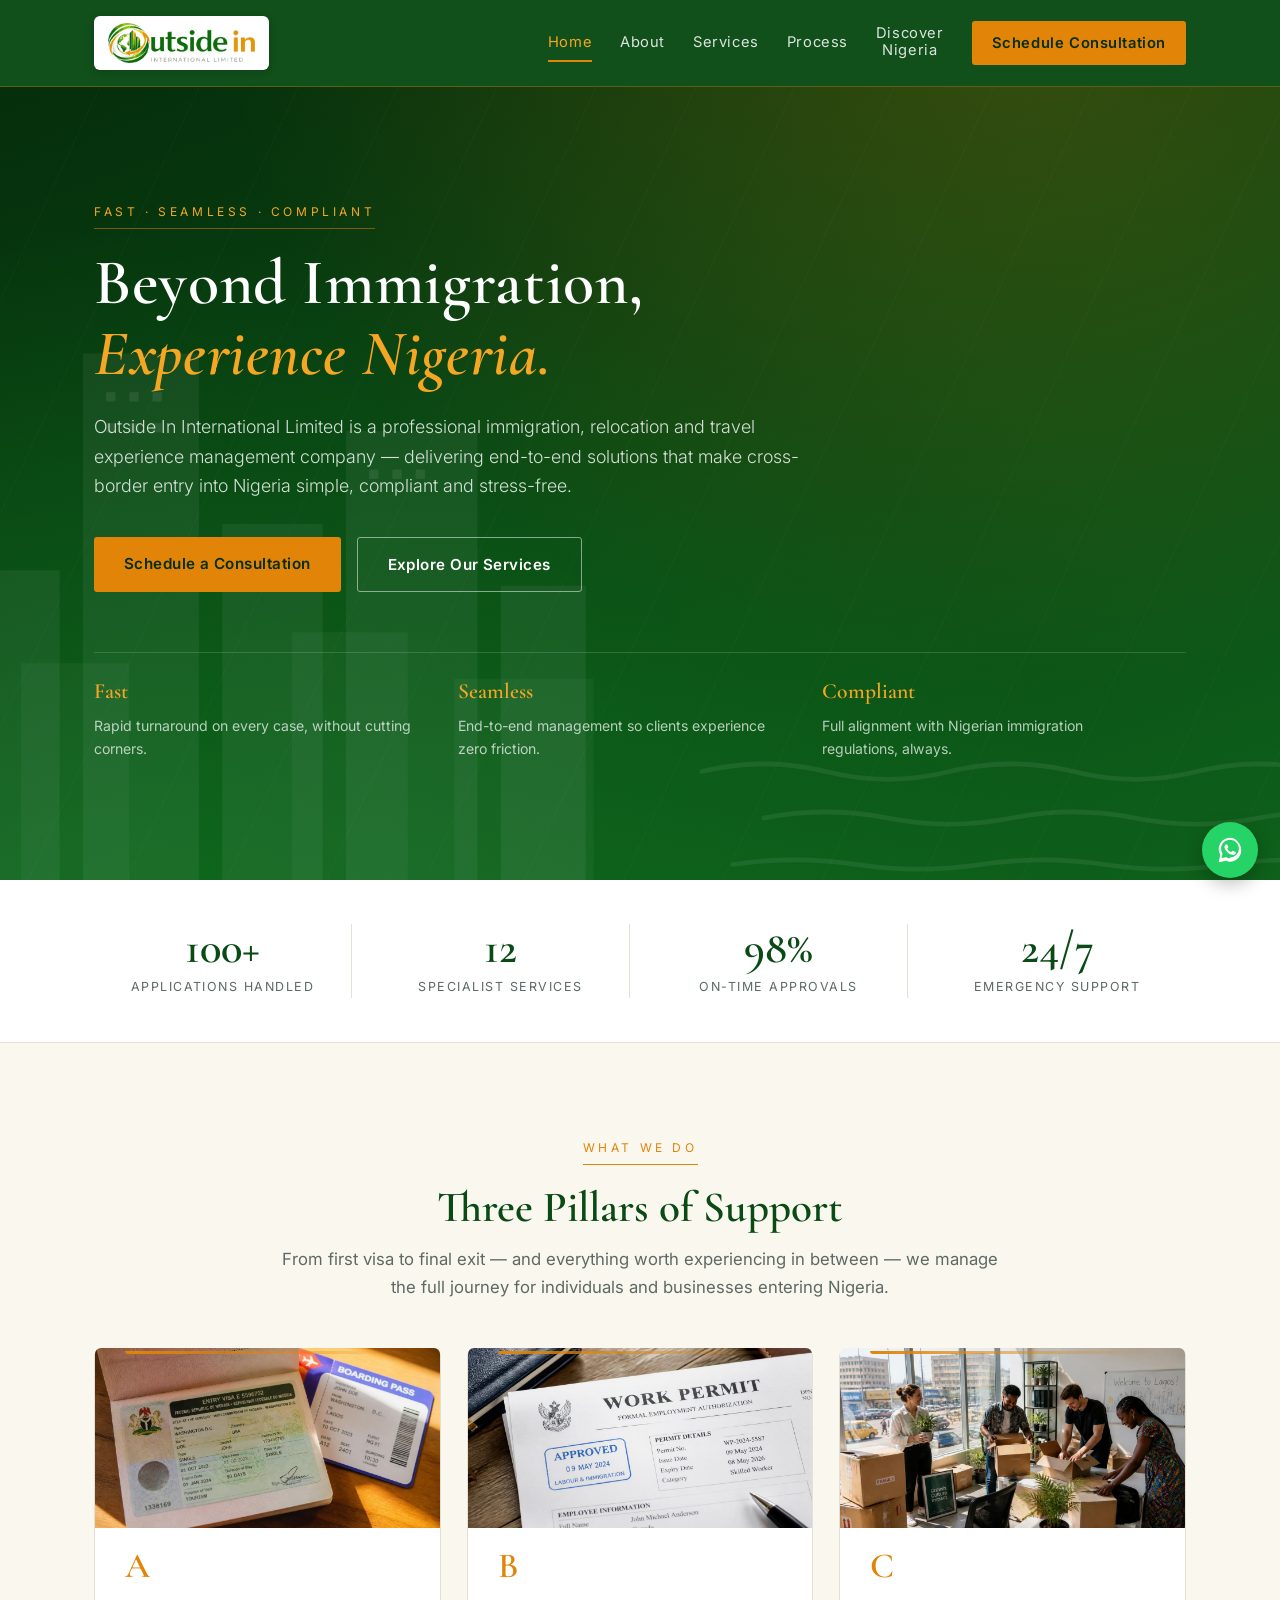
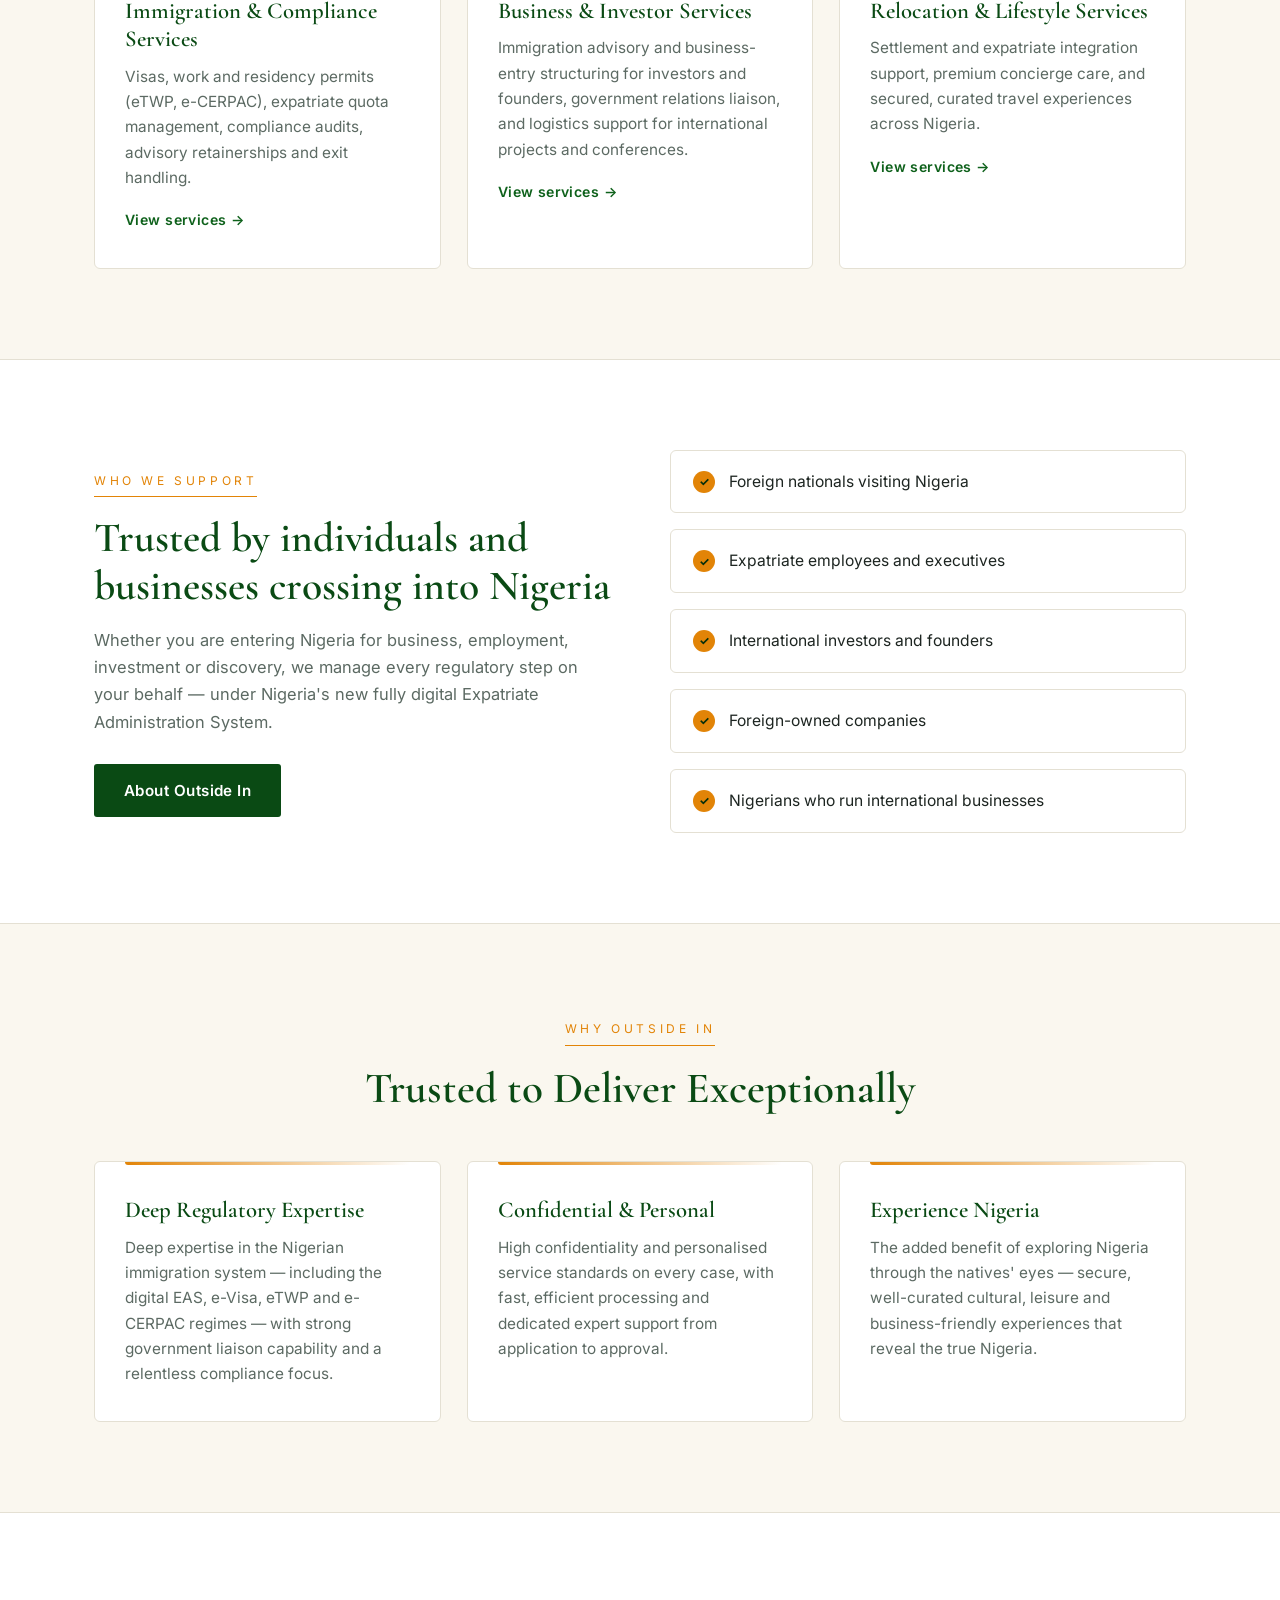
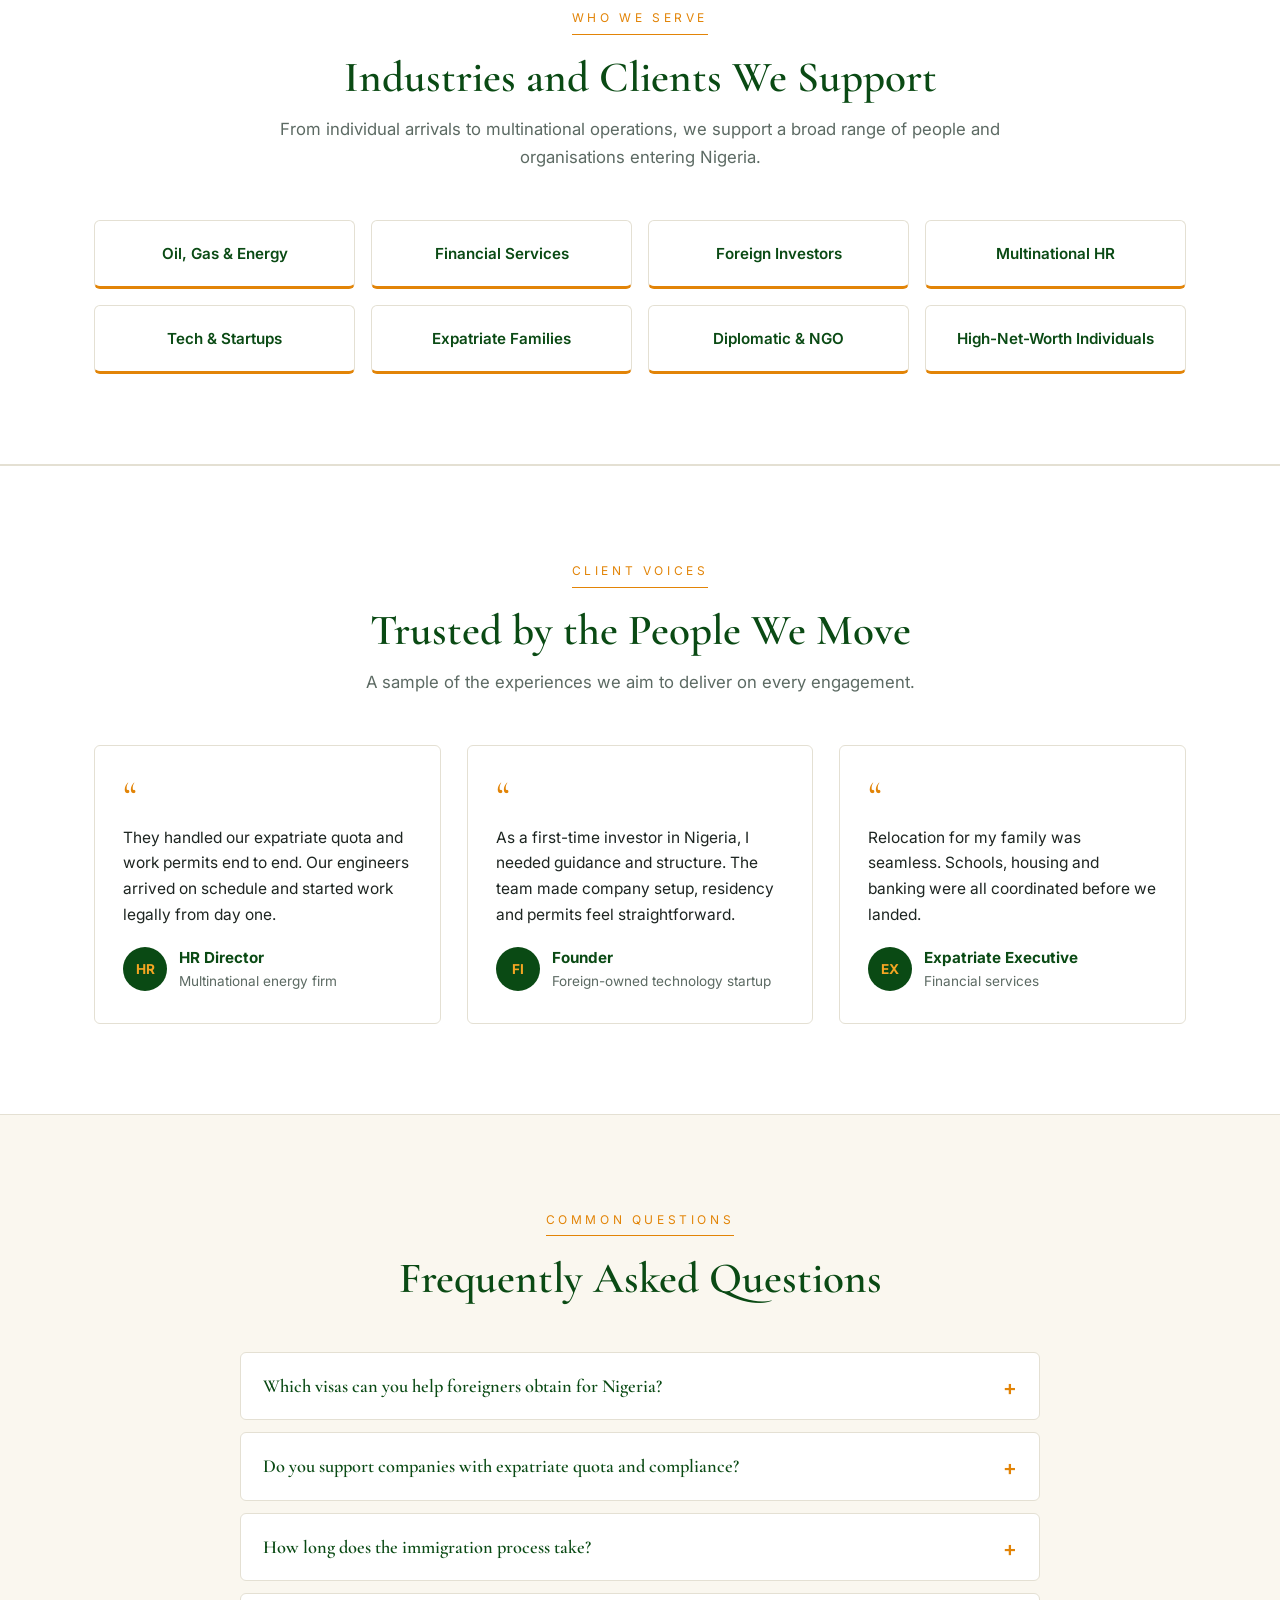
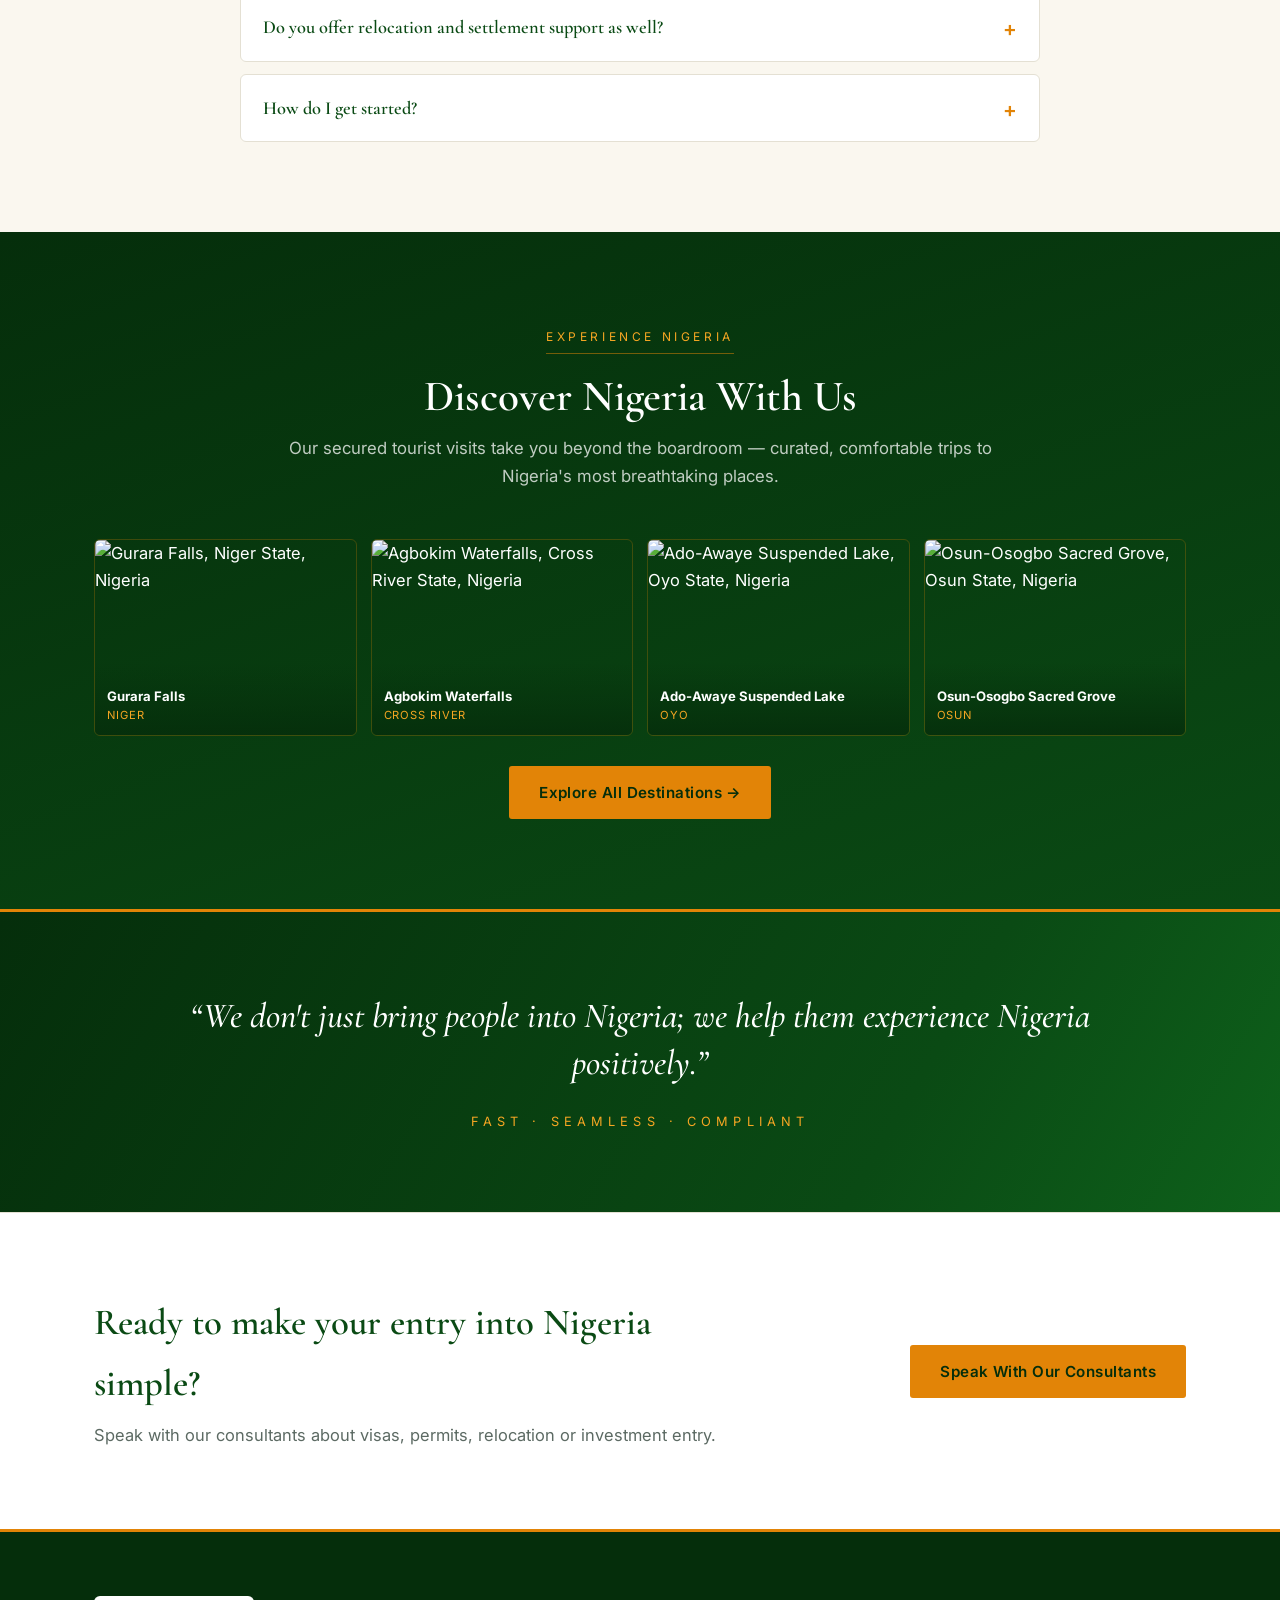
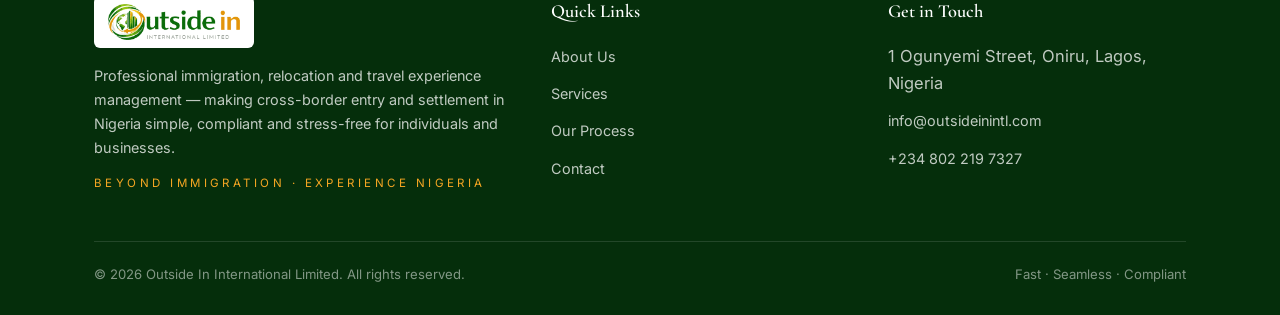
==== commit 2bccbf7e: "Updates" ====
--- a/index.html
+++ b/index.html
@@ -26,7 +26,7 @@
       <a href="about.html">About</a>
       <a href="services.html">Services</a>
       <a href="process.html">Process</a>
-      <a href="discover.html">Discover</a>
+      <a href="discover.html" class="nav-2line">Discover<span>Nigeria</span></a>
       <a href="contact.html" class="nav-cta">Schedule Consultation</a>
     </nav>
   </div>
--- a/style.css
+++ b/style.css
@@ -550,3 +550,11 @@
 
 .gallery-grid.teaser { grid-template-columns: repeat(4, 1fr); }
 @media (max-width: 720px) { .gallery-grid.teaser { grid-template-columns: repeat(2, 1fr); } }
+
+/* two-line nav label */
+.nav .nav-2line { line-height: 1.15; text-align: center; padding-top: 2px; padding-bottom: 2px; }
+.nav .nav-2line span { display: block; }
+@media (max-width: 720px) {
+  .nav .nav-2line { text-align: left; }
+  .nav .nav-2line span { display: inline; margin-left: 4px; }
+}
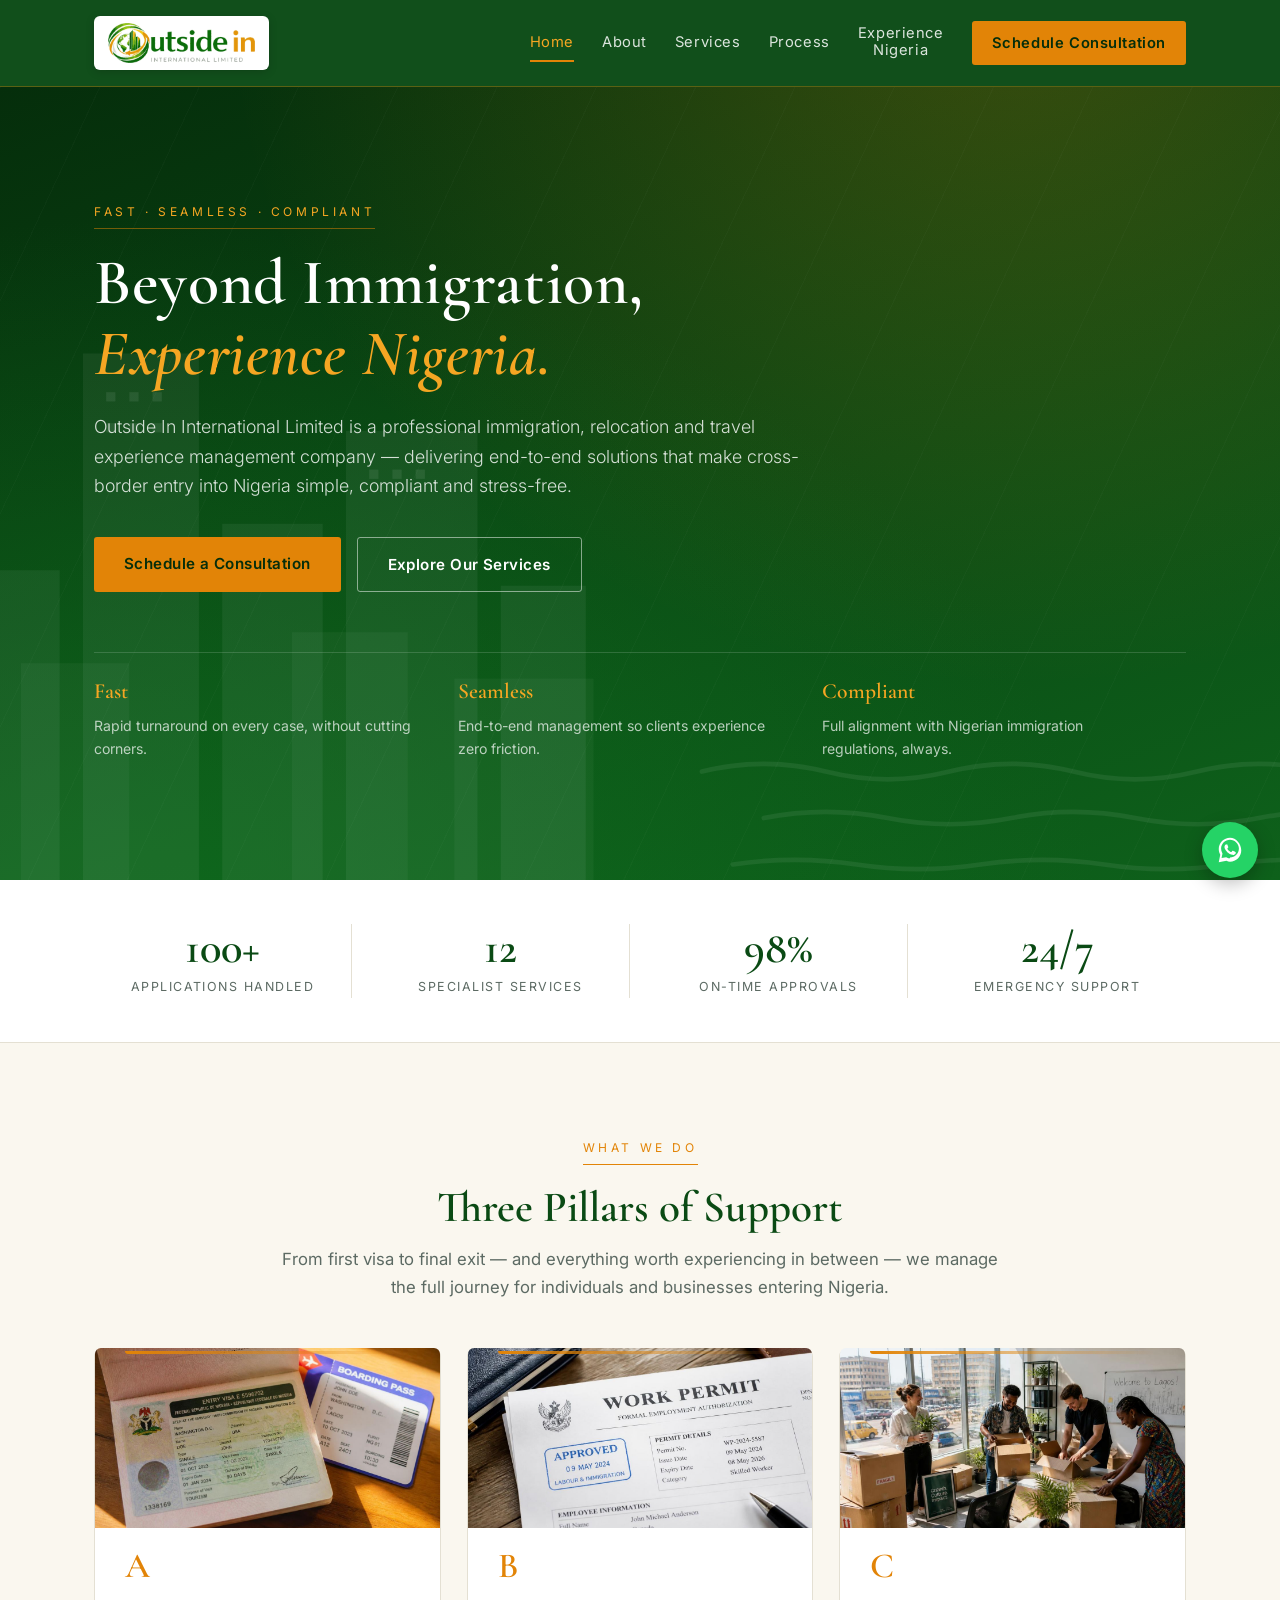
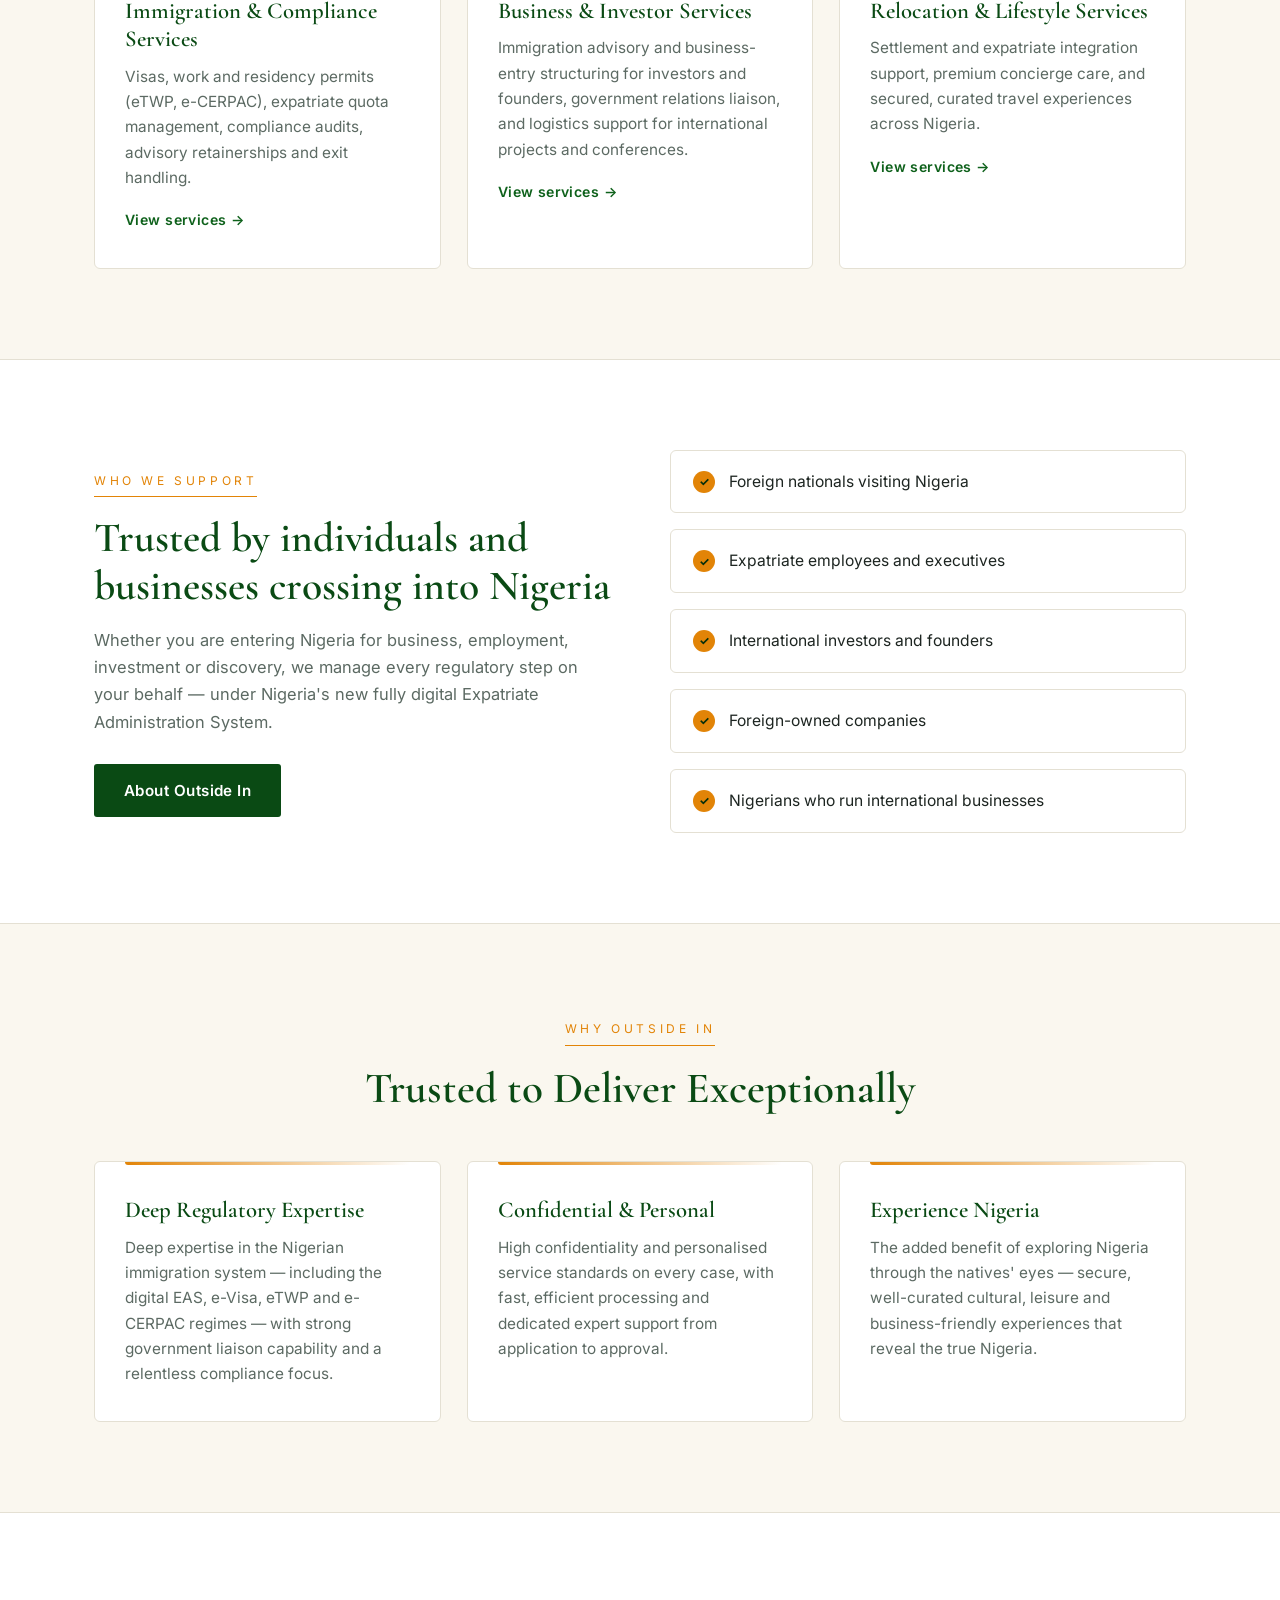
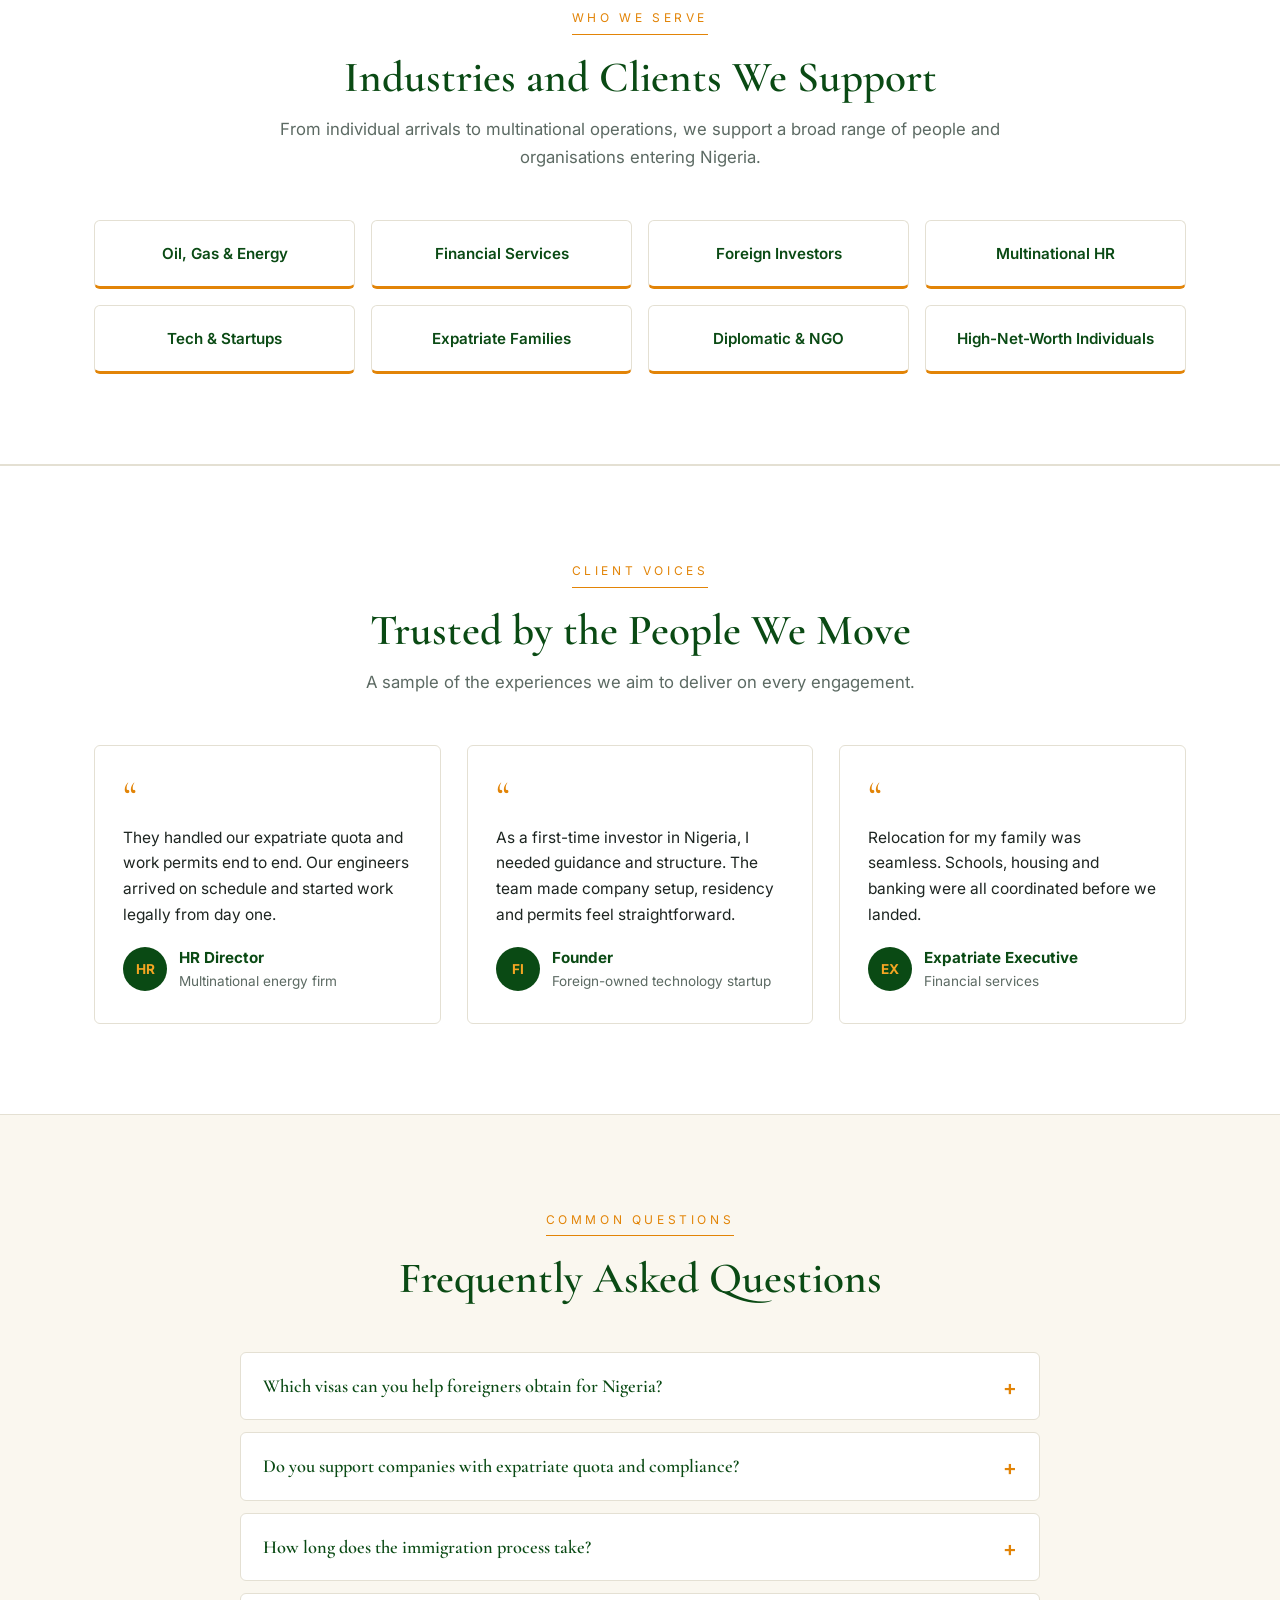
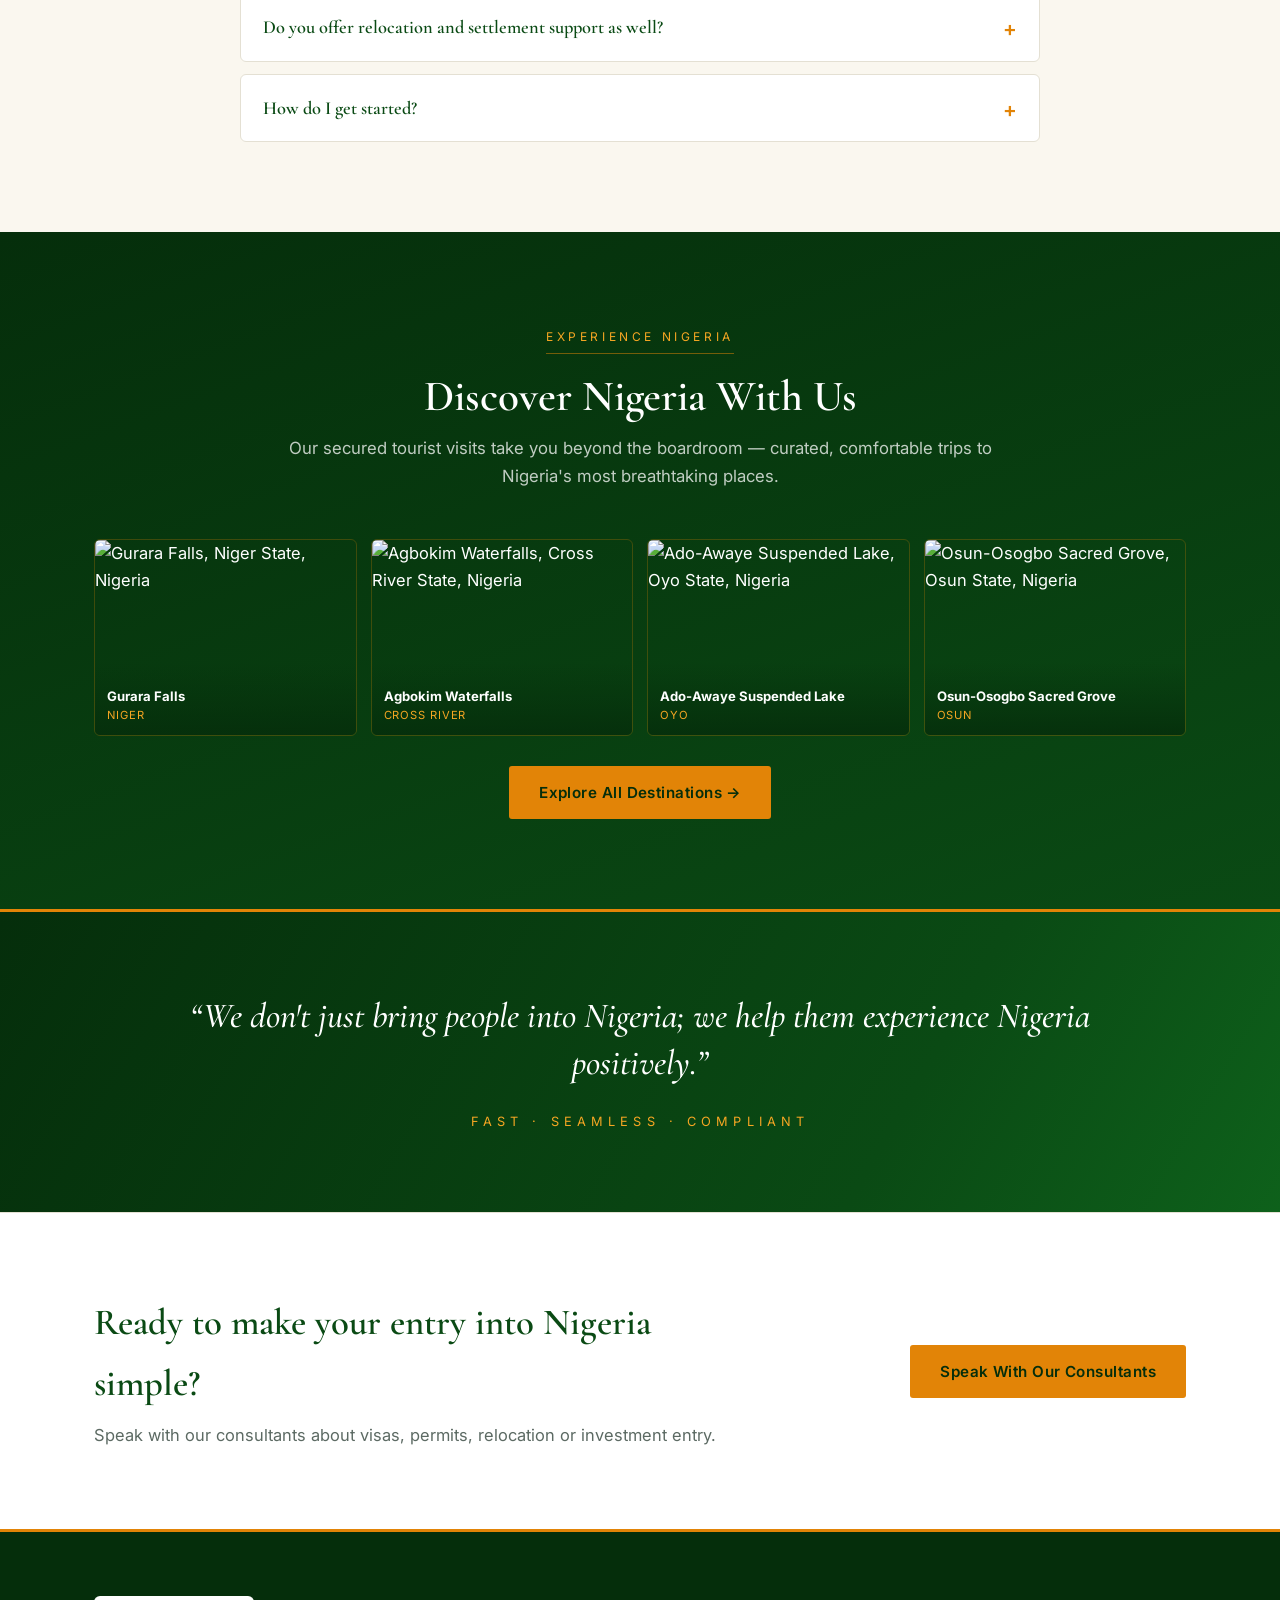
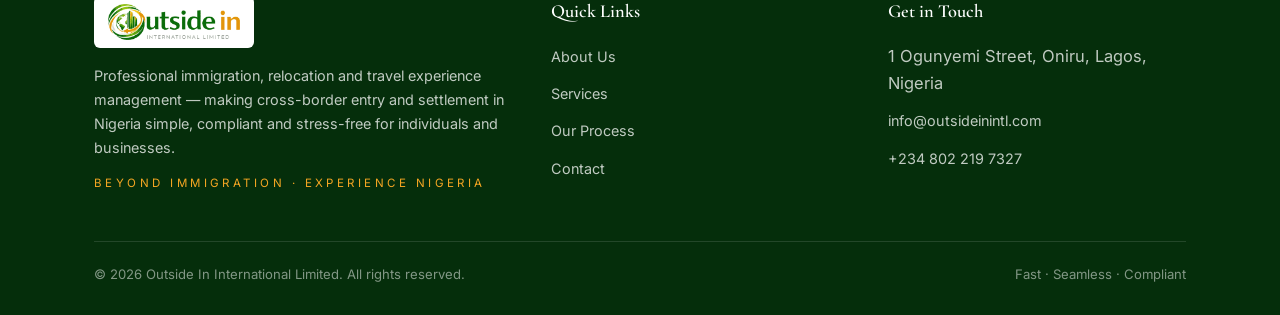
==== commit 33b4ab7b: "Experience Nigeria" ====
--- a/index.html
+++ b/index.html
@@ -26,7 +26,7 @@
       <a href="about.html">About</a>
       <a href="services.html">Services</a>
       <a href="process.html">Process</a>
-      <a href="discover.html" class="nav-2line">Discover<span>Nigeria</span></a>
+      <a href="discover.html" class="nav-2line">Experience<span>Nigeria</span></a>
       <a href="contact.html" class="nav-cta">Schedule Consultation</a>
     </nav>
   </div>
--- a/style.css
+++ b/style.css
@@ -558,3 +558,9 @@
   .nav .nav-2line { text-align: left; }
   .nav .nav-2line span { display: inline; margin-left: 4px; }
 }
+
+/* South-West state cards */
+.state-card .pillar-letter { font-size: 1.6rem; }
+.mini-list.sites { columns: 2; column-gap: 22px; }
+.mini-list.sites li { break-inside: avoid; margin-bottom: 4px; }
+@media (max-width: 720px) { .mini-list.sites { columns: 1; } }
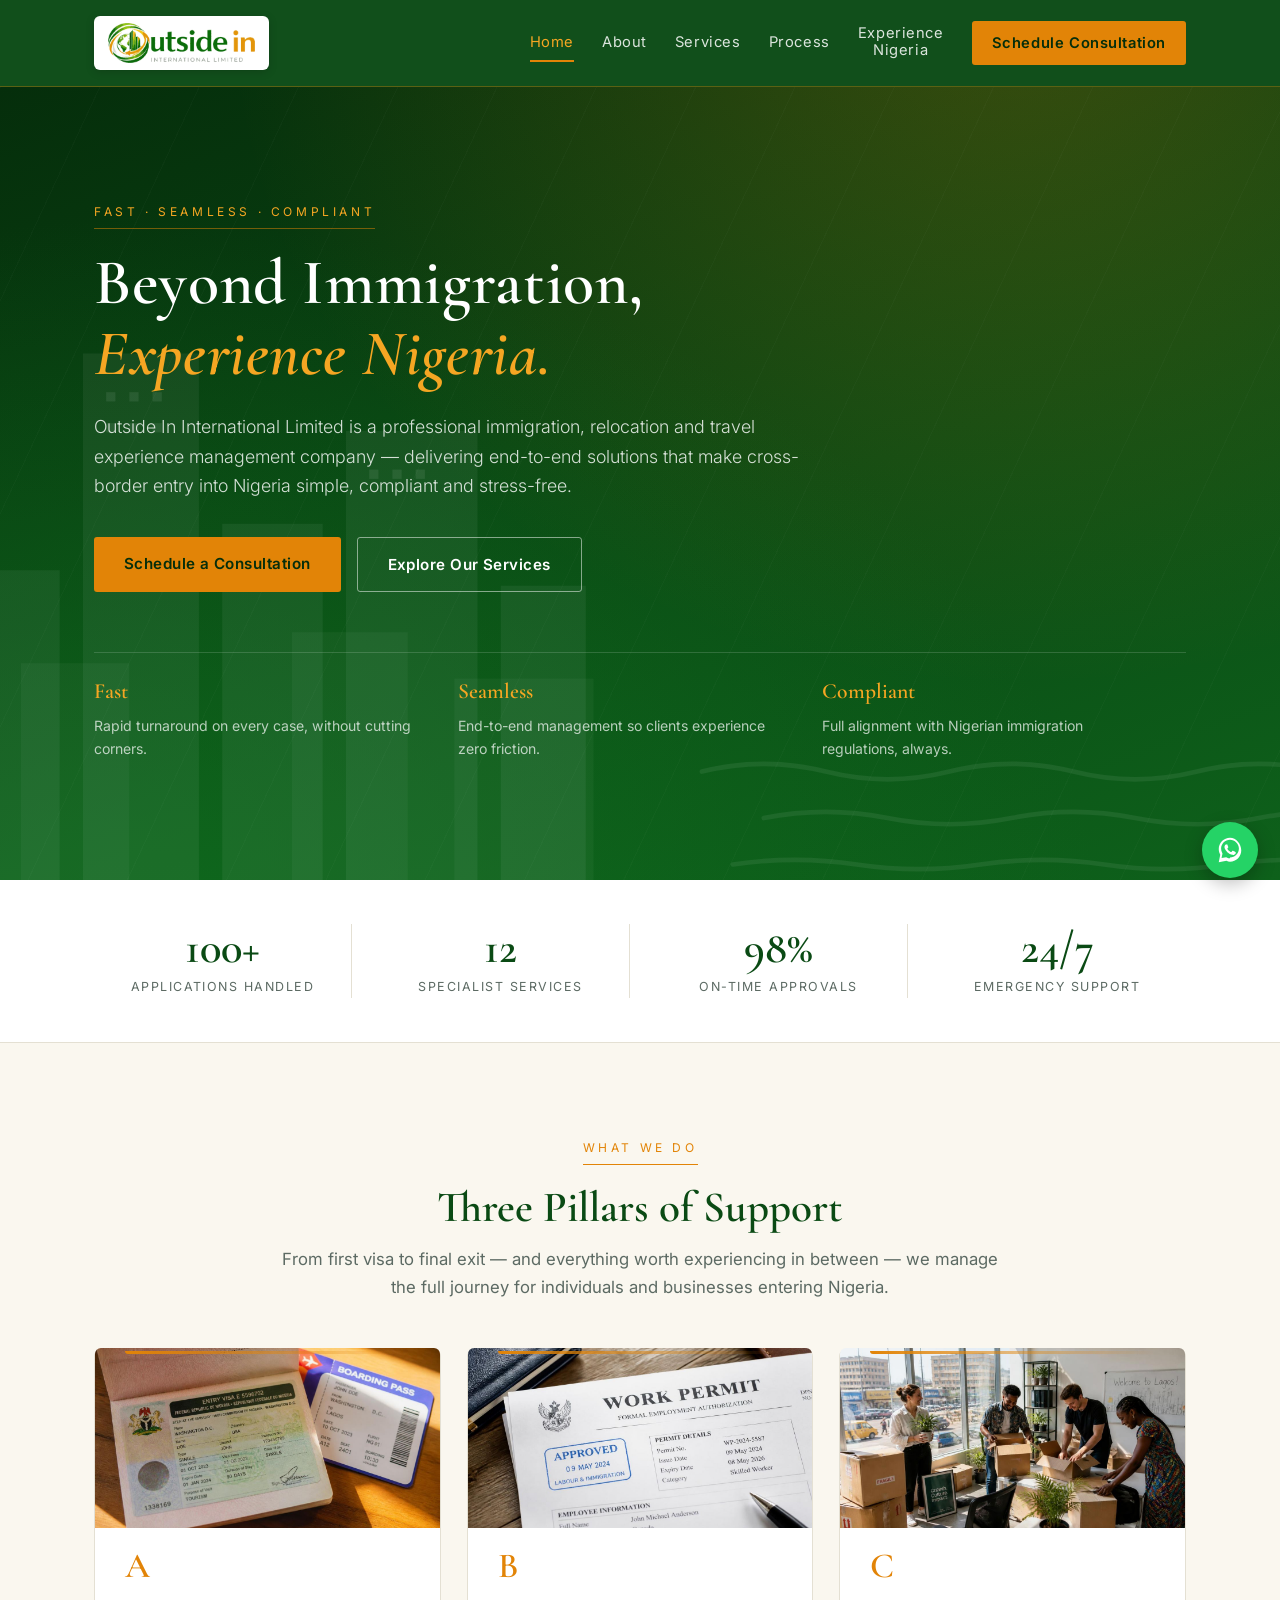
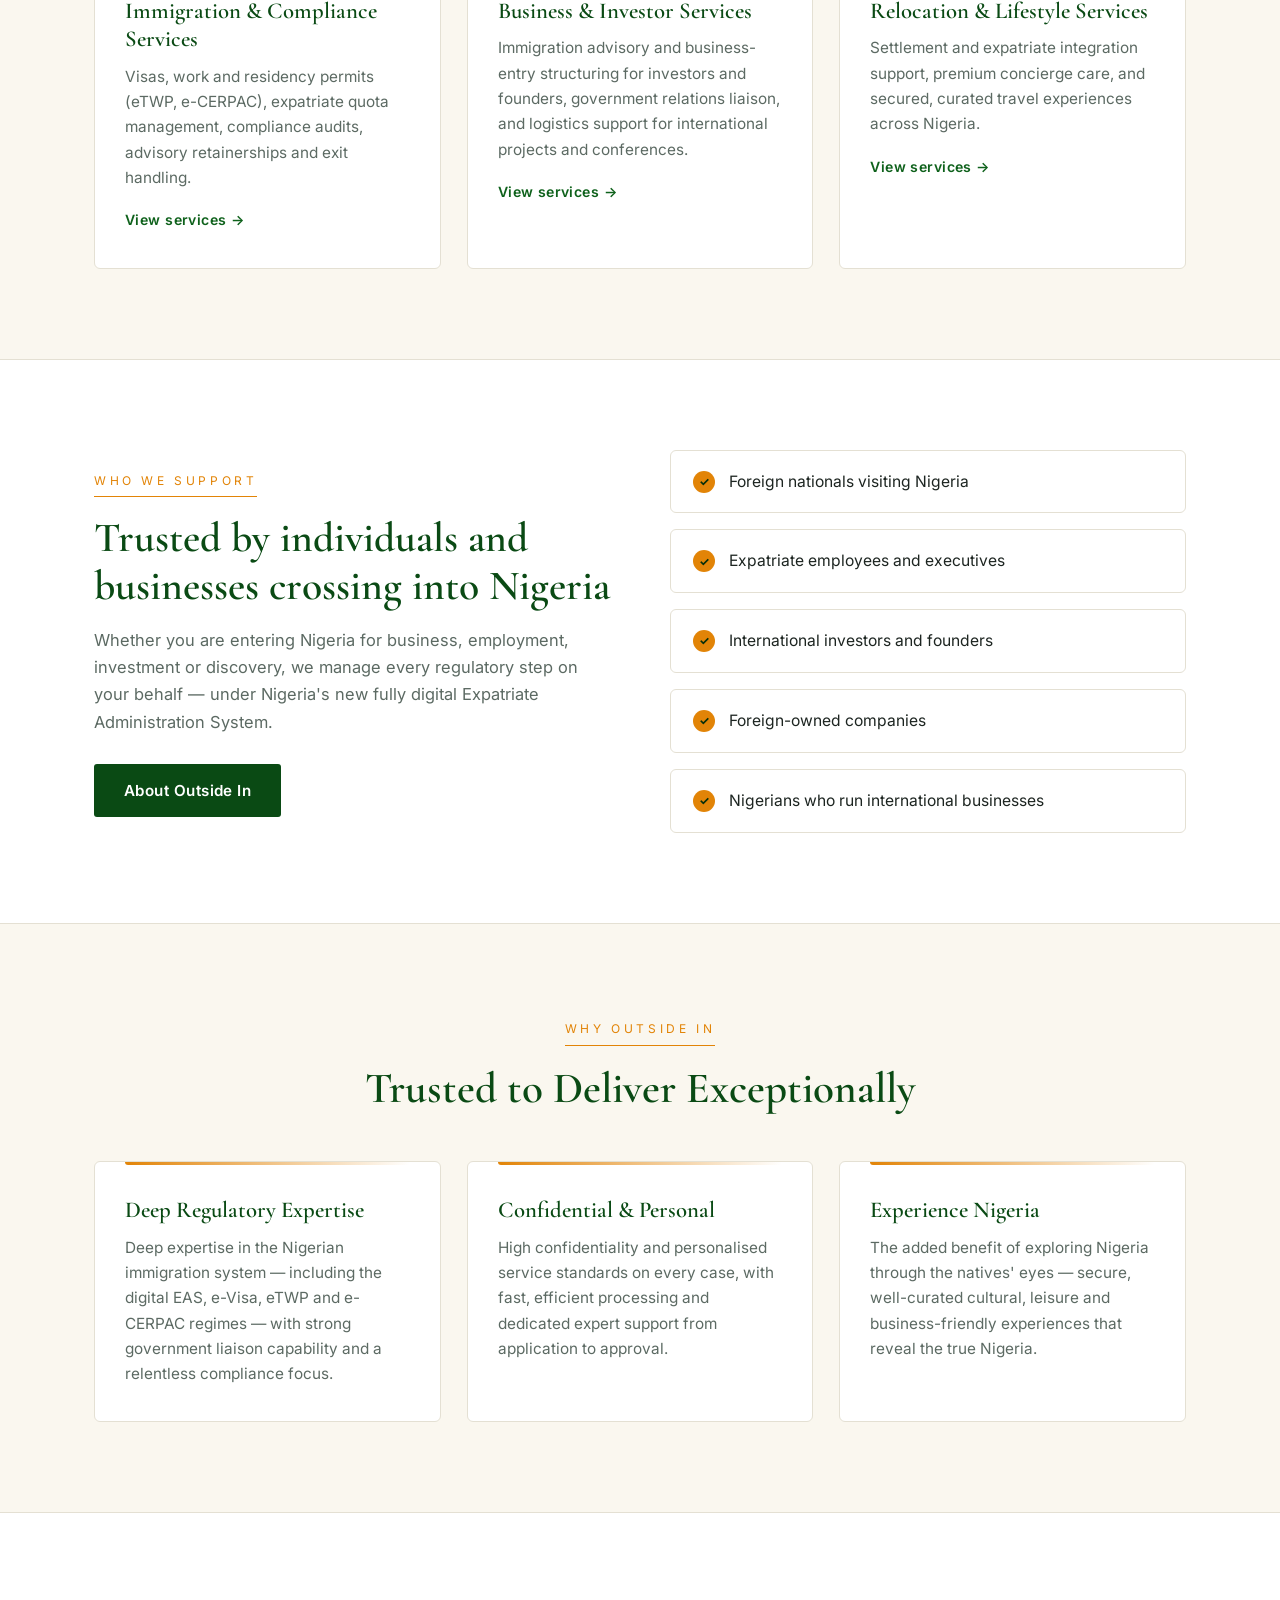
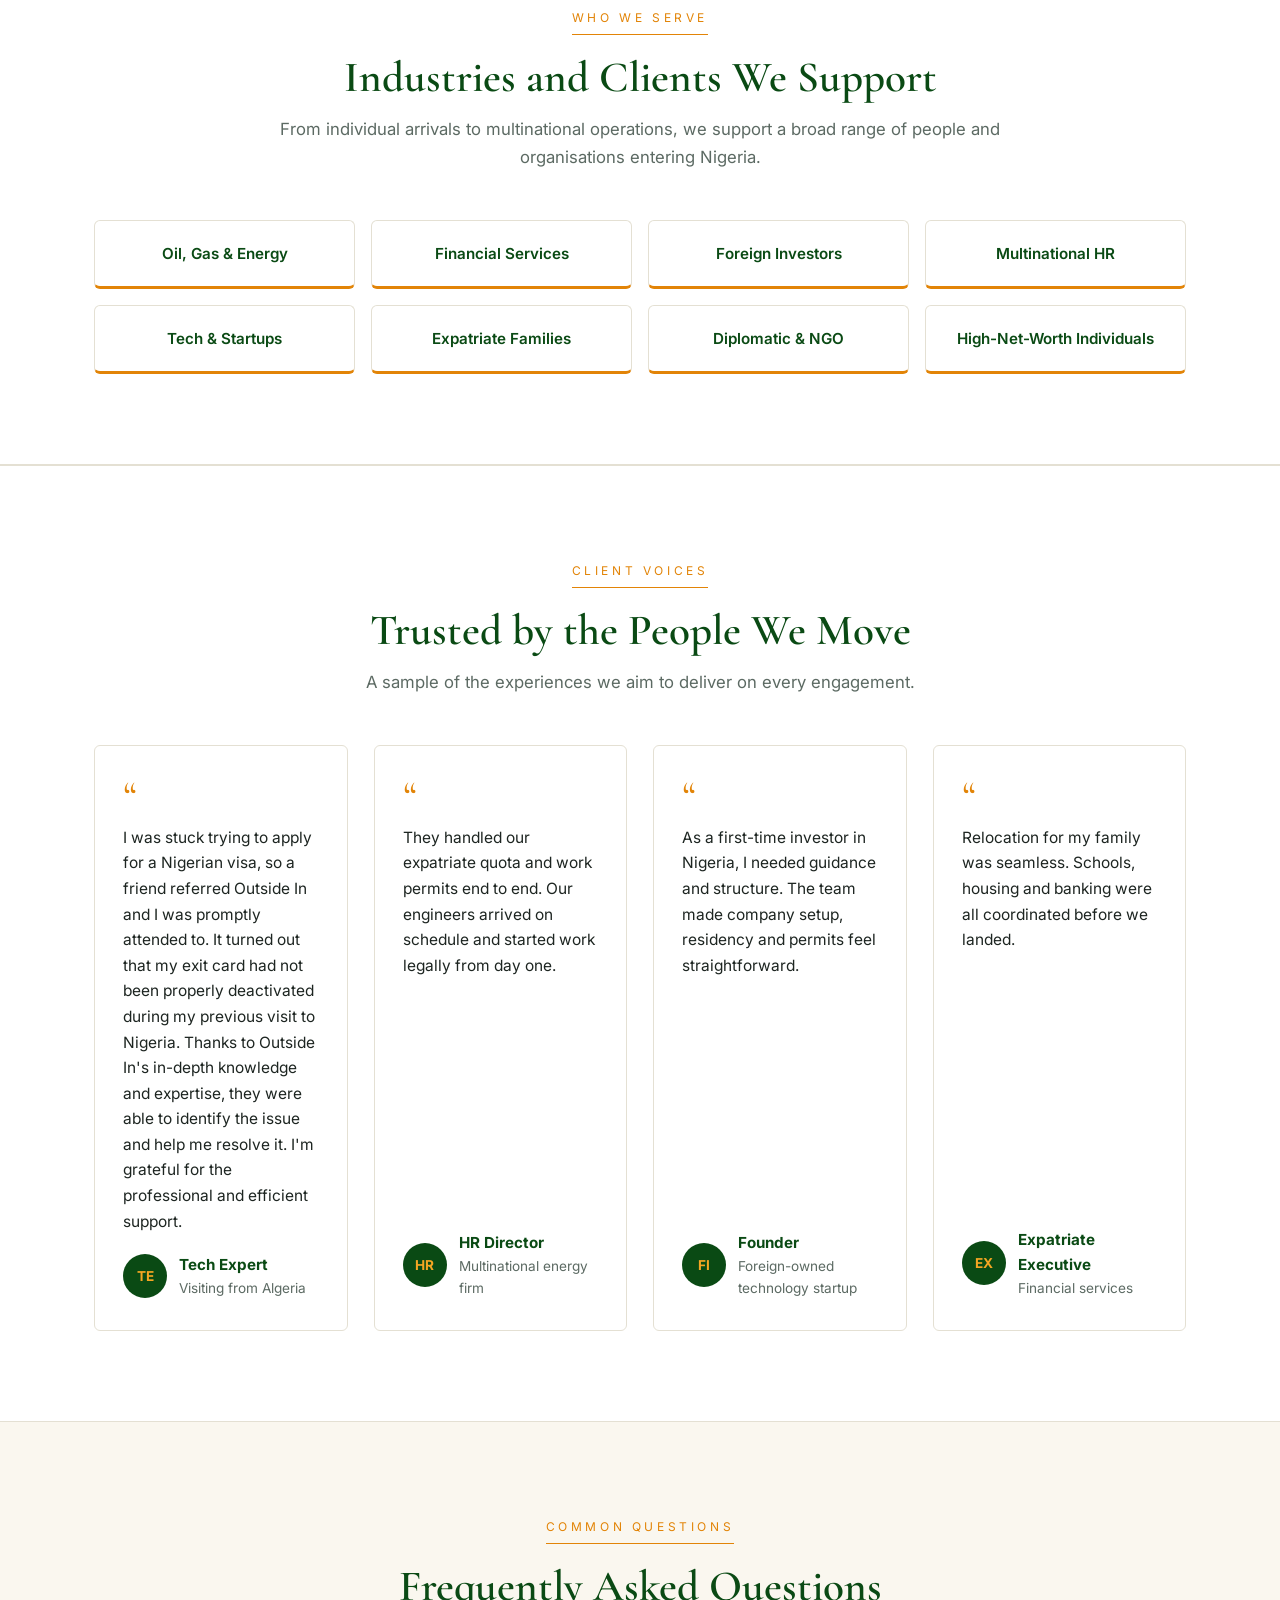
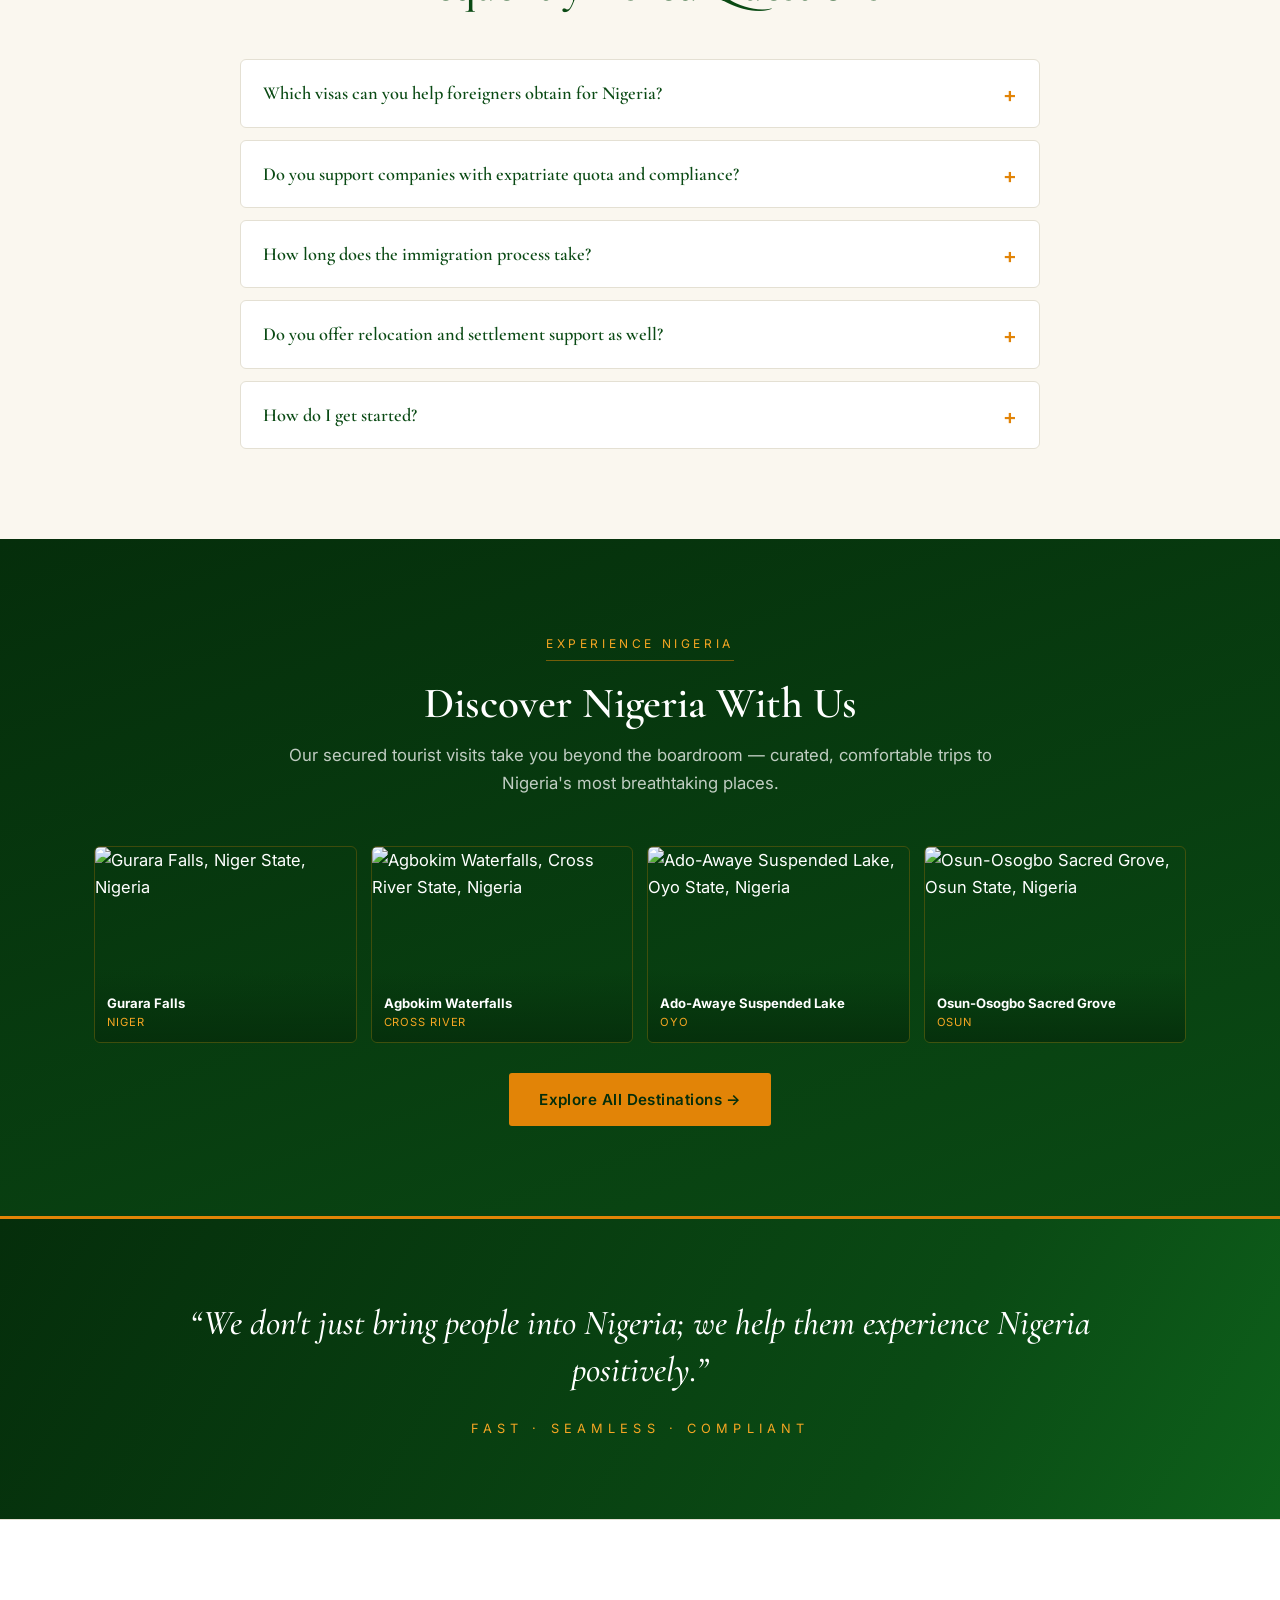
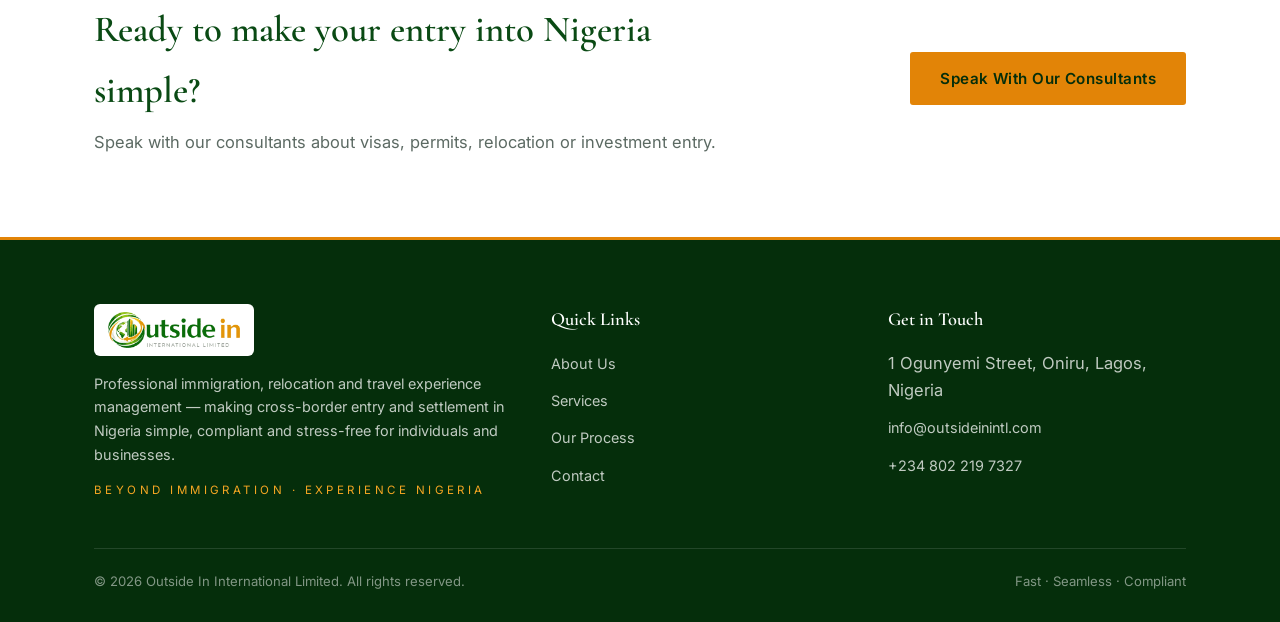
==== commit 380e8b19: "Algerian Tech Expert" ====
--- a/index.html
+++ b/index.html
@@ -165,7 +165,7 @@
   </div>
 </section>
 
-<!-- NOTE: Testimonials below are illustrative — replace with real, approved client quotes when available -->
+<!-- NOTE: The Algerian tech expert quote is real (supplied by the team). The other three are illustrative — replace with real, approved client quotes when available -->
 <section class="section alt">
   <div class="container">
     <div class="section-head center">
@@ -174,6 +174,11 @@
       <p>A sample of the experiences we aim to deliver on every engagement.</p>
     </div>
     <div class="tgrid">
+      <div class="tcard">
+        <div class="tmark">“</div>
+        <p>I was stuck trying to apply for a Nigerian visa, so a friend referred Outside In and I was promptly attended to. It turned out that my exit card had not been properly deactivated during my previous visit to Nigeria. Thanks to Outside In's in-depth knowledge and expertise, they were able to identify the issue and help me resolve it. I'm grateful for the professional and efficient support.</p>
+        <div class="tby"><span class="tavatar">TE</span><div><strong>Tech Expert</strong><span>Visiting from Algeria</span></div></div>
+      </div>
       <div class="tcard">
         <div class="tmark">“</div>
         <p>They handled our expatriate quota and work permits end to end. Our engineers arrived on schedule and started work legally from day one.</p>
@@ -232,19 +237,19 @@
       <p>Our secured tourist visits take you beyond the boardroom — curated, comfortable trips to Nigeria's most breathtaking places.</p>
     </div>
     <div class="gallery-grid teaser">
-      <a class="gtile" href="https://commons.wikimedia.org/wiki/File:The_Gurara_Falls%2C_Niger_State%2C_Nigeria.jpg" target="_blank" rel="noopener">
+      <a class="gtile" href="discover.html">
         <img src="https://commons.wikimedia.org/wiki/Special:FilePath/The%20Gurara%20Falls%2C%20Niger%20State%2C%20Nigeria.jpg?width=800" alt="Gurara Falls, Niger State, Nigeria" loading="lazy">
         <span class="glabel"><strong>Gurara Falls</strong><em>Niger</em></span>
       </a>
-      <a class="gtile" href="https://commons.wikimedia.org/wiki/File:Agbokim_waterfalls.jpg" target="_blank" rel="noopener">
+      <a class="gtile" href="discover.html">
         <img src="https://commons.wikimedia.org/wiki/Special:FilePath/Agbokim%20waterfalls.jpg?width=800" alt="Agbokim Waterfalls, Cross River State, Nigeria" loading="lazy">
         <span class="glabel"><strong>Agbokim Waterfalls</strong><em>Cross River</em></span>
       </a>
-      <a class="gtile" href="https://commons.wikimedia.org/wiki/File:Suspended_Lake%2C_Ado_Awaye%2C_Oyo_state.jpg" target="_blank" rel="noopener">
+      <a class="gtile" href="discover.html">
         <img src="https://commons.wikimedia.org/wiki/Special:FilePath/Suspended%20Lake%2C%20Ado%20Awaye%2C%20Oyo%20state.jpg?width=800" alt="Ado-Awaye Suspended Lake, Oyo State, Nigeria" loading="lazy">
         <span class="glabel"><strong>Ado-Awaye Suspended Lake</strong><em>Oyo</em></span>
       </a>
-      <a class="gtile" href="https://commons.wikimedia.org/wiki/File:OsunOsogbo_Shrine_Sunset_over_the_Osun_River.jpg" target="_blank" rel="noopener">
+      <a class="gtile" href="discover.html">
         <img src="https://commons.wikimedia.org/wiki/Special:FilePath/OsunOsogbo%20Shrine%20Sunset%20over%20the%20Osun%20River.jpg?width=800" alt="Osun-Osogbo Sacred Grove, Osun State, Nigeria" loading="lazy">
         <span class="glabel"><strong>Osun-Osogbo Sacred Grove</strong><em>Osun</em></span>
       </a>
--- a/style.css
+++ b/style.css
@@ -500,7 +500,7 @@
 .stat:last-child { border-right: none; }
 
 /* ---------- Testimonials ---------- */
-.tgrid { display: grid; grid-template-columns: repeat(3, 1fr); gap: 26px; }
+.tgrid { display: grid; grid-template-columns: repeat(auto-fit, minmax(240px, 1fr)); gap: 26px; }
 .tcard {
   background: var(--white); border: 1px solid var(--line); border-radius: 6px;
   padding: 30px 28px; display: flex; flex-direction: column; gap: 18px;
@@ -555,7 +555,7 @@
 .nav .nav-2line { line-height: 1.15; text-align: center; padding-top: 2px; padding-bottom: 2px; }
 .nav .nav-2line span { display: block; }
 @media (max-width: 720px) {
-  .nav .nav-2line { text-align: left; }
+  .nav .nav-2line { text-align: left; padding-top: 12px; padding-bottom: 12px; line-height: inherit; }
   .nav .nav-2line span { display: inline; margin-left: 4px; }
 }
 
@@ -564,3 +564,48 @@
 .mini-list.sites { columns: 2; column-gap: 22px; }
 .mini-list.sites li { break-inside: avoid; margin-bottom: 4px; }
 @media (max-width: 720px) { .mini-list.sites { columns: 1; } }
+
+/* ---------- Attraction floating summary card ---------- */
+.float-card {
+  position: fixed; left: 50%; bottom: 26px; z-index: 300;
+  transform: translateX(-50%) translateY(24px);
+  width: min(560px, calc(100% - 110px));
+  background: var(--white); border-radius: 12px;
+  border-left: 4px solid var(--gold);
+  box-shadow: 0 18px 50px rgba(5,46,11,0.35);
+  padding: 20px 46px 20px 24px;
+  opacity: 0; visibility: hidden; pointer-events: none;
+  transition: opacity 0.35s ease, transform 0.35s ease, visibility 0.35s;
+}
+.float-card.show {
+  opacity: 1; visibility: visible; pointer-events: auto;
+  transform: translateX(-50%) translateY(0);
+}
+.float-card h3 {
+  font-family: var(--serif); font-weight: 600; font-size: 1.3rem; color: var(--green-900);
+  display: inline-block; margin-right: 10px;
+}
+.float-card em {
+  font-style: normal; color: var(--gold); font-size: 0.72rem;
+  text-transform: uppercase; letter-spacing: 0.1em;
+}
+.float-card p { color: var(--muted); font-size: 0.92rem; margin-top: 8px; }
+.float-card a {
+  display: inline-block; margin-top: 10px; font-size: 0.78rem; color: var(--green-800);
+  text-decoration: none; font-weight: 600;
+}
+.float-card a:hover { color: var(--gold); }
+.float-close {
+  position: absolute; top: 10px; right: 10px;
+  width: 30px; height: 30px; border-radius: 50%; border: none; cursor: pointer;
+  background: rgba(5,46,11,0.08); color: var(--green-900); font-size: 1.15rem; line-height: 1;
+}
+.float-close:hover { background: var(--gold); color: var(--green-950); }
+.gtile.sel-active { outline: 3px solid var(--gold); outline-offset: 2px; }
+.mini-list.sites li[data-summary] { cursor: pointer; transition: color 0.15s; }
+.mini-list.sites li[data-summary]:hover { color: var(--gold); }
+.mini-list.sites li.sel-active { color: var(--gold); font-weight: 600; }
+@media (max-width: 720px) {
+  .float-card { width: calc(100% - 24px); bottom: 90px; padding: 16px 40px 16px 18px; }
+  .float-card p { font-size: 0.88rem; }
+}
